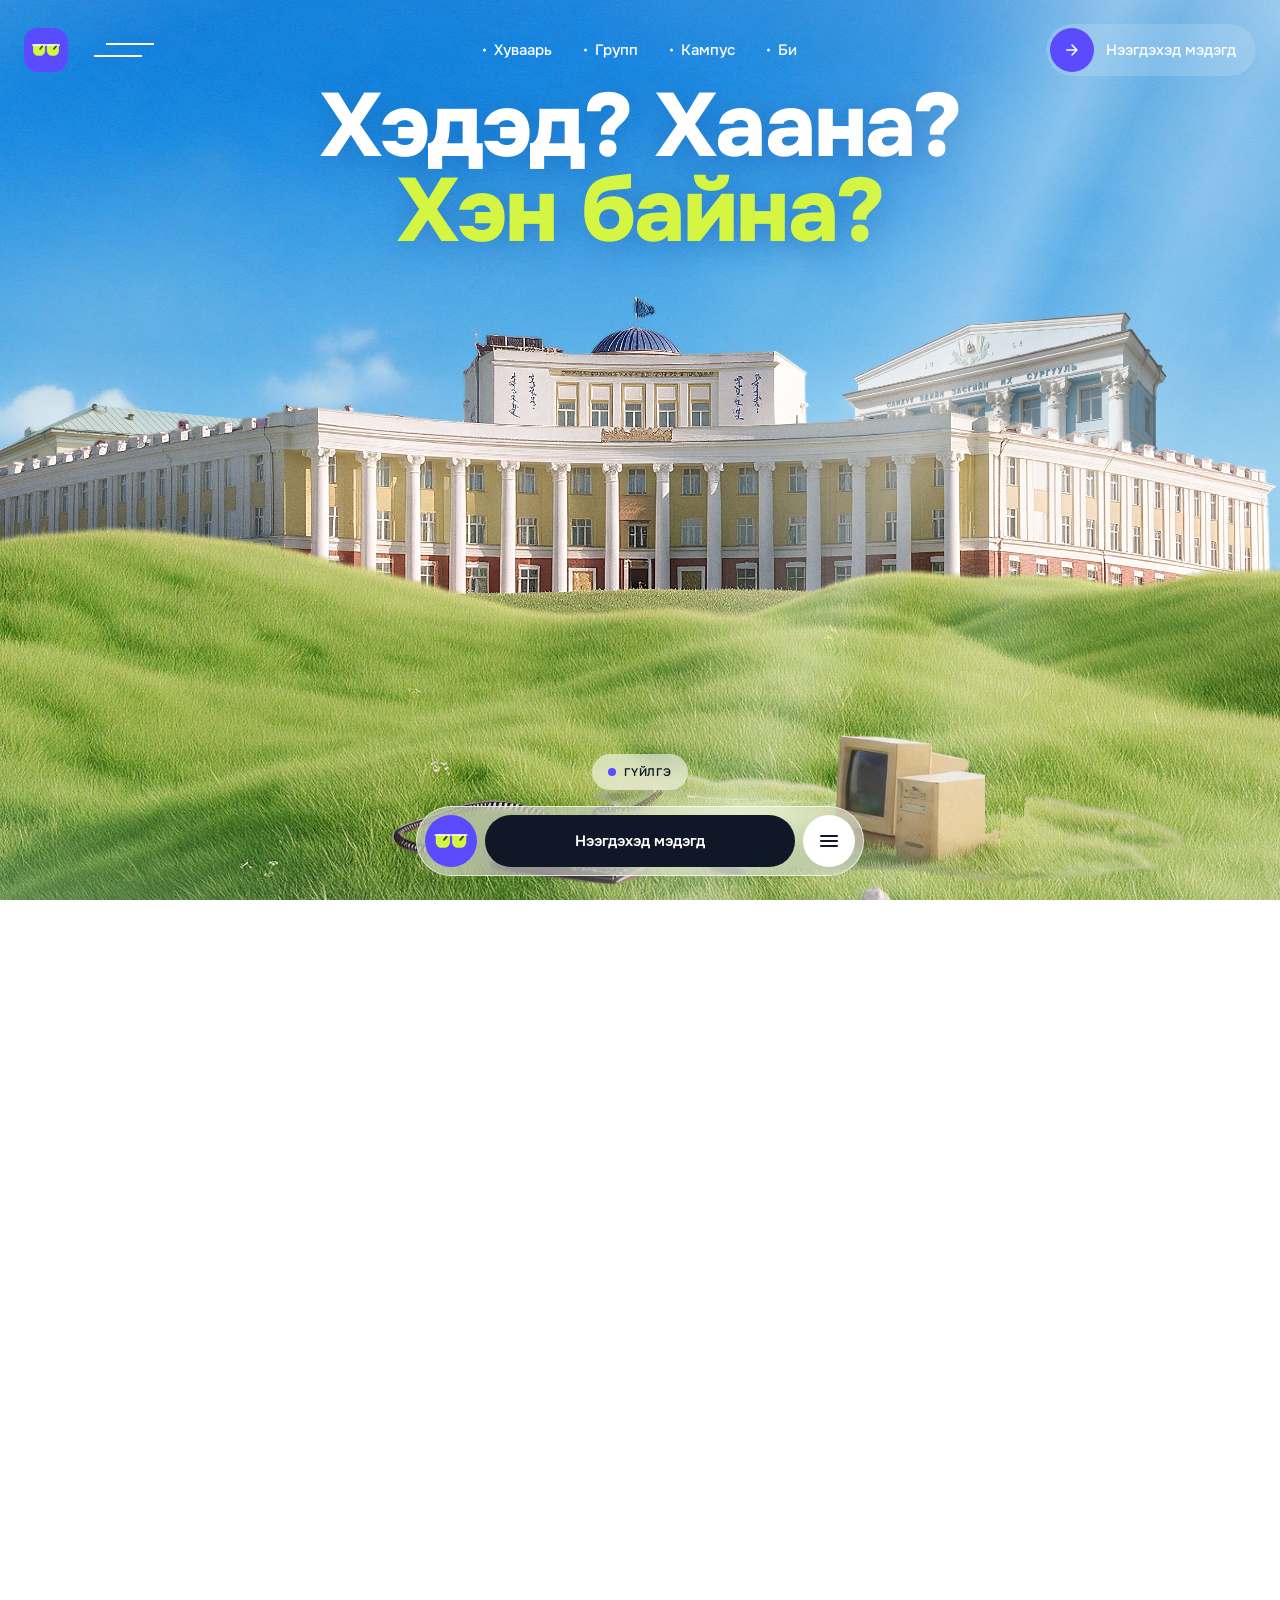
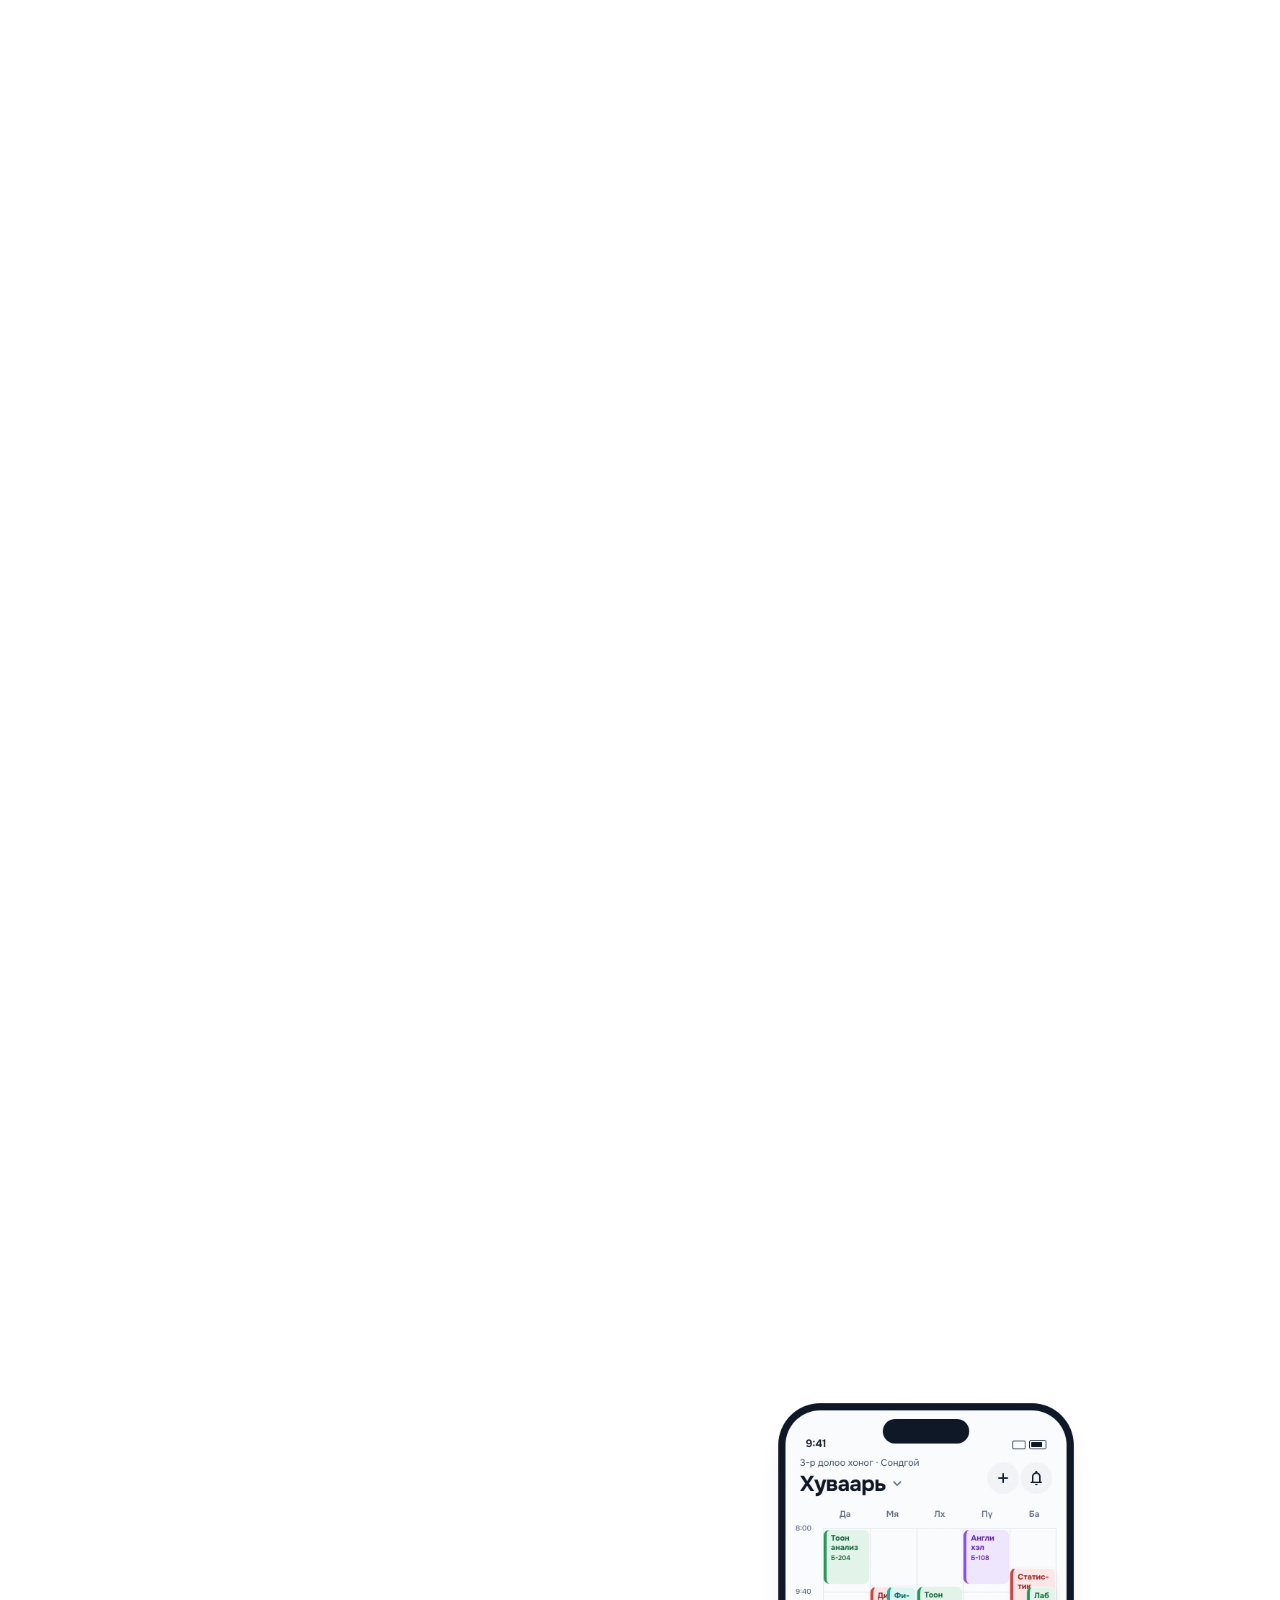
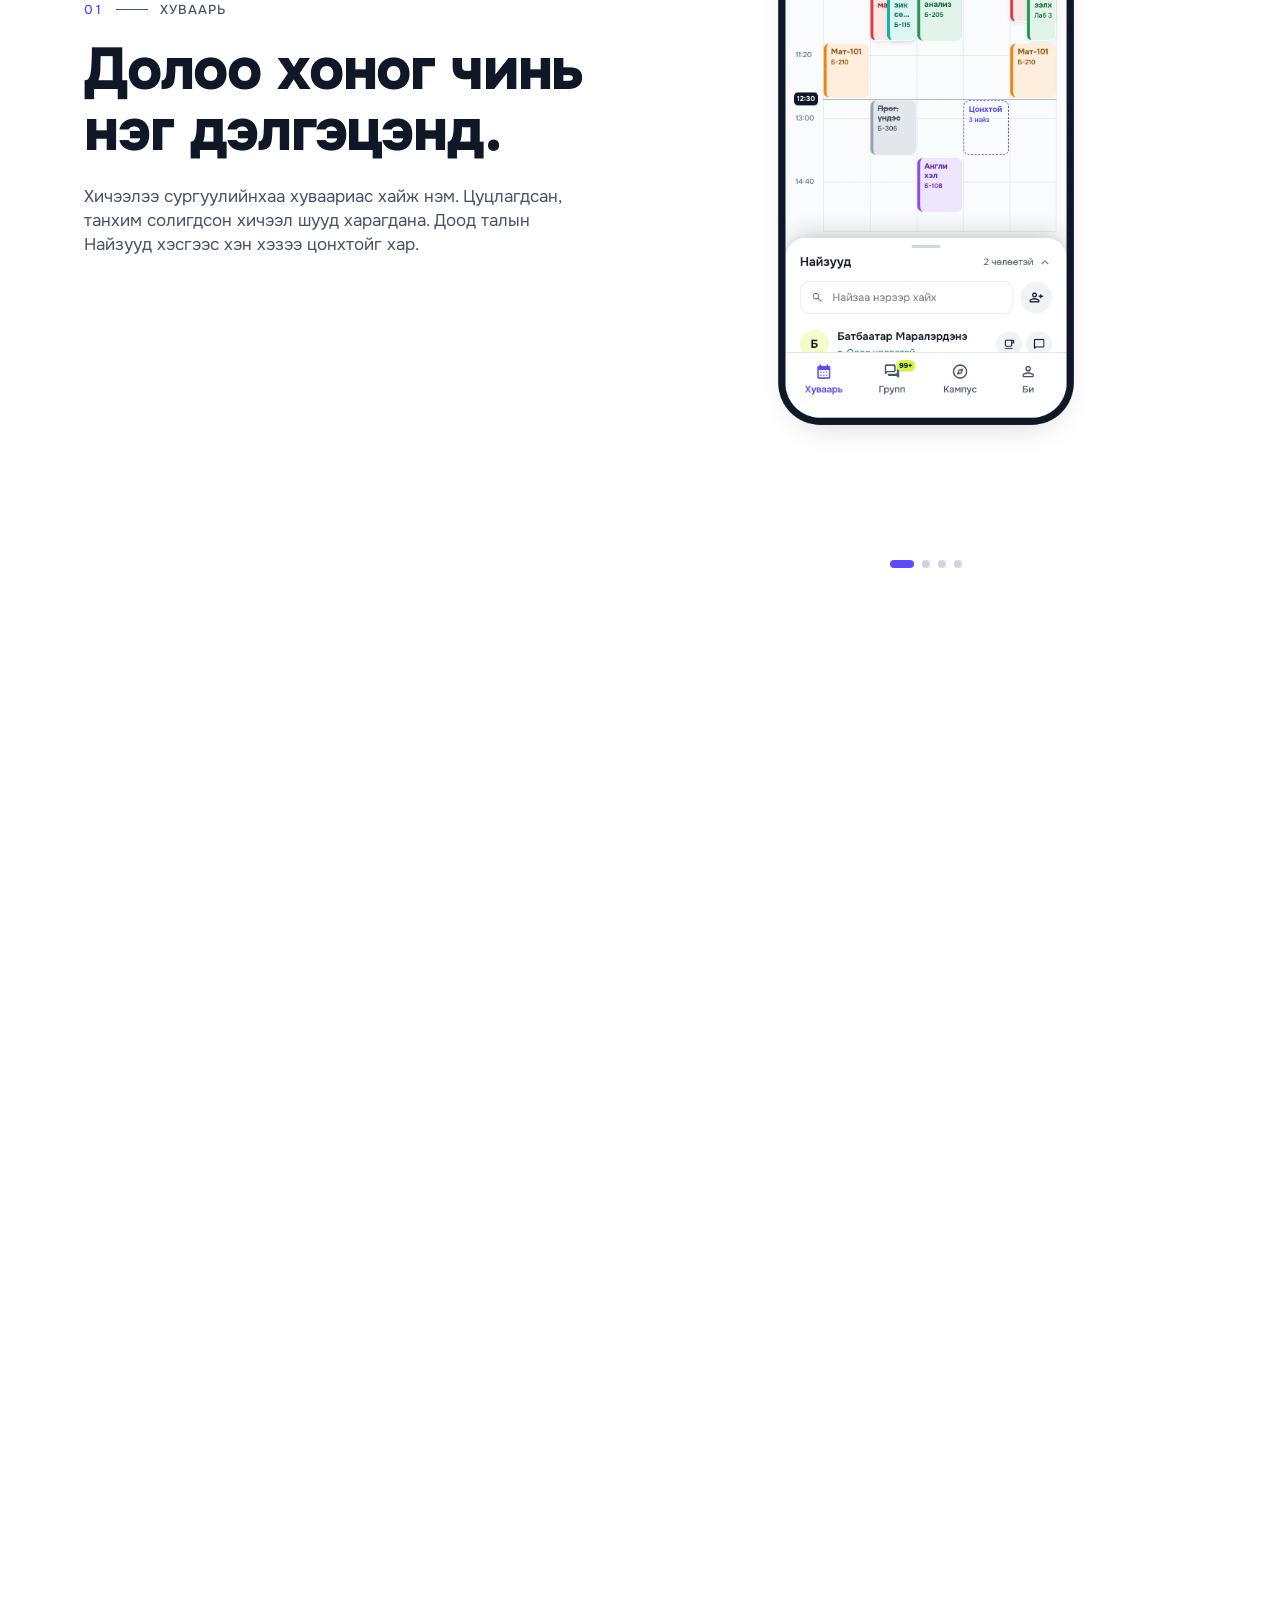
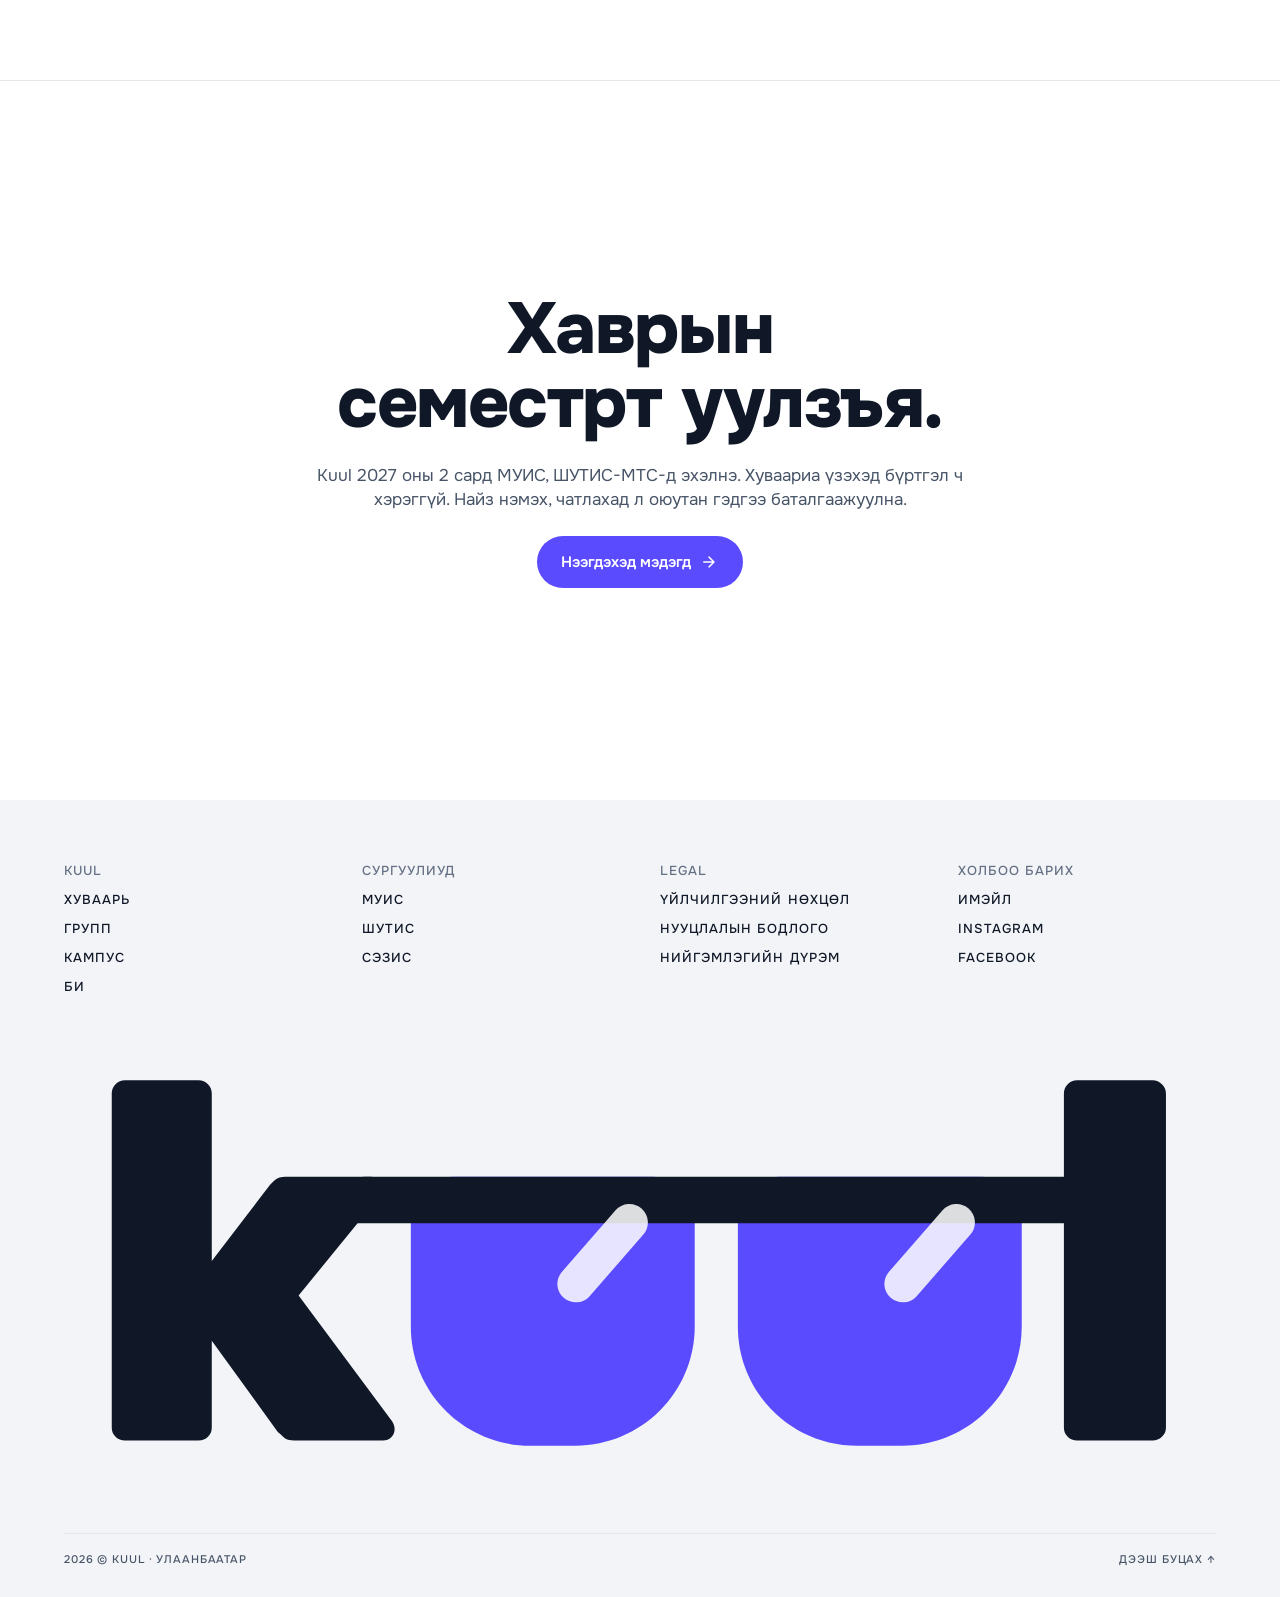
==== index.html @ 434b2c7a ""Нээгдэхэд мэдэгд" opens an email field for the waitlist Every "Нээгдэхэд мэдэгд" button scrolls to " ====
<!DOCTYPE html>
<html lang="mn">
<head>
<meta charset="utf-8">
<meta name="viewport" content="width=device-width, initial-scale=1">
<title>Kuul — Хэдэд? Хаана? Хэн байна?</title>
<meta name="description" content="Kuul бол оюутны хуваарь, групп, кампусын мэдээг нэг дор цуглуулдаг апп. 2027 оны 2 сард МУИС, ШУТИС-МТС-д эхэлнэ.">
<meta name="theme-color" content="#4f9be8">
<link rel="icon" href="assets/logo/app-icon-brand.svg" type="image/svg+xml">
<link rel="preload" href="fonts/Onest-ExtraBold.ttf" as="font" type="font/ttf" crossorigin>
<link rel="stylesheet" href="https://fonts.googleapis.com/css2?family=Material+Symbols+Rounded:opsz,wght,FILL,GRAD@20..48,300..700,0..1,0&icon_names=arrow_forward,arrow_outward,check,menu&display=block">
<link rel="stylesheet" href="css/colors.css">
<link rel="stylesheet" href="css/typography.css">
<link rel="stylesheet" href="css/spacing.css">
<link rel="stylesheet" href="css/effects.css">
<link rel="stylesheet" href="css/landing.css">
<script src="js/kuul-dither.js" defer></script>
<script src="js/landing.js" defer></script>
</head>
<body>

<section class="hero" id="hero-track" data-screen-label="01 Layered hero">
  <div class="stage" id="hero-stage">
    <div class="layer" data-layer="sky"><img src="assets/layers/sky.webp" alt=""></div>
    <div class="hero-title" data-layer="title">
      <h1><span>Хэдэд? Хаана?</span><span>Хэн байна?</span></h1>
    </div>
    <div class="layer-full" data-layer="shutis"><img class="building-side building-shutis" src="assets/layers/building-shutis.webp" alt="ШУТИС-ийн 1-р байр"></div>
    <div class="layer-full" data-layer="sez"><img class="building-side building-sez" src="assets/layers/building-sez.webp" alt="СЭЗИС-ийн байр"></div>
    <div class="layer" data-layer="building"><img class="building-hq" src="assets/layers/building-hq.webp" alt="МУИС-ийн хичээлийн 1-р байр"></div>
    <div class="overlay haze"></div>
    <div class="layer" data-layer="hills"><img class="hills" src="assets/layers/hills.webp" alt=""></div>
    <div class="layer portal-layer" data-layer="portal"><img class="portal" src="assets/layers/portal.webp" alt=""></div>
    <canvas class="dither" id="hero-dither" aria-hidden="true"></canvas>
    <div class="overlay glare"></div>
    <div class="overlay vignette"></div>
    <div class="overlay flash" id="hero-flash"></div>

    <header class="site-header" id="site-header" data-menu-status="closed" data-no-dither>
      <nav class="nav-bar" aria-label="Үндсэн цэс">
        <div class="nav-left">
          <a class="nav-logo" href="#" aria-label="Kuul — нүүр"><img src="assets/logo/app-icon-brand.svg" alt="Kuul"></a>
          <button class="menu-toggle" type="button" data-menu-toggle aria-expanded="false" aria-controls="site-menu" aria-label="Цэс нээх">
            <svg class="menu-toggle__lines" viewBox="0 0 48 14" aria-hidden="true"><path d="M0 1H48"/><path d="M0 13H48"/></svg>
            <svg class="menu-toggle__x" viewBox="0 0 36 36" aria-hidden="true"><path d="M2 2L34 34"/><path d="M34 2L2 34"/></svg>
          </button>
        </div>
        <ul class="nav-center">
          <li style="--i:0"><a href="#tab-timetable"><i></i><span>Хуваарь</span></a></li>
          <li style="--i:1"><a href="#tab-group"><i></i><span>Групп</span></a></li>
          <li style="--i:2"><a href="#tab-campus"><i></i><span>Кампус</span></a></li>
          <li style="--i:3"><a href="#tab-me"><i></i><span>Би</span></a></li>
        </ul>
        <a class="nav-cta" href="#join">
          <span class="nav-cta__icon"><span class="material-symbols-rounded" aria-hidden="true">arrow_forward</span></span>
          <span class="nav-cta__text"><span>Нээгдэхэд мэдэгд</span></span>
        </a>
      </nav>
      <div class="site-menu" id="site-menu">
        <div class="site-menu__layer"></div>
        <div class="site-menu__grid">
          <ul class="menu-block">
            <li style="--i:0"><a class="menu-link" href="#tab-timetable"><span class="material-symbols-rounded menu-link__arrow" aria-hidden="true">arrow_outward</span><span class="menu-link__text">Хуваарь</span></a></li>
            <li style="--i:1"><a class="menu-link" href="#tab-timetable"><span class="material-symbols-rounded menu-link__arrow" aria-hidden="true">arrow_outward</span><span class="menu-link__text">Найзууд</span></a></li>
            <li style="--i:2"><a class="menu-link" href="#tab-group"><span class="material-symbols-rounded menu-link__arrow" aria-hidden="true">arrow_outward</span><span class="menu-link__text">Групп</span></a></li>
            <li style="--i:3"><a class="menu-link" href="#tab-campus"><span class="material-symbols-rounded menu-link__arrow" aria-hidden="true">arrow_outward</span><span class="menu-link__text">Кампус</span></a></li>
            <li style="--i:4"><a class="menu-link" href="#tab-campus"><span class="material-symbols-rounded menu-link__arrow" aria-hidden="true">arrow_outward</span><span class="menu-link__text">Олдвор</span></a></li>
          </ul>
          <ul class="menu-block">
            <li style="--i:0"><a class="menu-link" href="#"><span class="material-symbols-rounded menu-link__arrow" aria-hidden="true">arrow_outward</span><span class="menu-link__text">МУИС</span></a></li>
            <li style="--i:1"><a class="menu-link" href="#"><span class="material-symbols-rounded menu-link__arrow" aria-hidden="true">arrow_outward</span><span class="menu-link__text">ШУТИС</span></a></li>
            <li style="--i:2"><a class="menu-link" href="#"><span class="material-symbols-rounded menu-link__arrow" aria-hidden="true">arrow_outward</span><span class="menu-link__text">СЭЗИС</span></a></li>
            <li style="--i:3"><a class="menu-link is-highlight" href="#join"><span class="material-symbols-rounded menu-link__arrow" aria-hidden="true">arrow_outward</span><span class="menu-link__text">Нээгдэхэд мэдэгд</span></a></li>
          </ul>
          <ul class="menu-socials">
            <li style="--i:0"><a href="#">Instagram</a></li>
            <li style="--i:1"><a href="#">Facebook</a></li>
          </ul>
          <div class="menu-contact">
            <h3>Холбоо барих</h3>
            <a href="mailto:hello@kuul.mn">hello@kuul.mn</a>
            <span>Улаанбаатар</span>
          </div>
          <div class="menu-terms">
            <a style="--i:0" href="terms/">Үйлчилгээний нөхцөл</a>
            <a style="--i:1" href="privacy/">Нууцлалын бодлого</a>
          </div>
        </div>
      </div>
    </header>

    <div class="hero-dock" id="hero-dock">
      <span class="scroll-hint">ГҮЙЛГЭ</span>
      <div class="dock">
        <img src="assets/logo/app-icon-brand.svg" alt="">
        <a class="dock-cta" href="#join">Нээгдэхэд мэдэгд</a>
        <button class="dock-menu" type="button" data-menu-toggle aria-controls="site-menu" aria-label="Цэс нээх"><span class="material-symbols-rounded" aria-hidden="true">menu</span></button>
      </div>
    </div>
  </div>
</section>

<section class="tabs" id="tabs" data-screen-label="02 Үндсэн 4 таб">
  <span class="tab-anchor" id="tab-timetable" style="top:0"></span>
  <span class="tab-anchor" id="tab-group" style="top:100vh"></span>
  <span class="tab-anchor" id="tab-campus" style="top:200vh"></span>
  <span class="tab-anchor" id="tab-me" style="top:300vh"></span>
  <div class="tabs-stage">
    <div class="tabs-grid">
      <div class="tabs-col">
        <article class="tab-copy is-on">
          <div class="tab-label caps"><b>01</b><i></i><span>Хуваарь</span></div>
          <h2 data-split>Долоо хоног чинь нэг дэлгэцэнд.</h2>
          <p data-fade>Хичээлээ сургуулийнхаа хуваариас хайж нэм. Цуцлагдсан, танхим солигдсон хичээл шууд харагдана. Доод талын Найзууд хэсгээс хэн хэзээ цонхтойг хар.</p>
        </article>
        <article class="tab-copy">
          <div class="tab-label caps"><b>02</b><i></i><span>Групп</span></div>
          <h2 data-split>Ангийн групп өөрөө үүсдэг.</h2>
          <p data-fade>Хичээлээ хуваарьтаа нэмэнгүүт тэр бүлгийн группт орчихсон байна. Тэнд яг чамтай хамт суудаг хүмүүс л байгаа.</p>
        </article>
        <article class="tab-copy">
          <div class="tab-label caps"><b>03</b><i></i><span>Кампус</span></div>
          <h2 data-split>Кампусын мэдээ, олдвор нэг дор.</h2>
          <p data-fade>Цуцлагдсан хичээл, арга хэмжээ, гээсэн олсон зүйл. Ангийнхан баталгаажуулсан мэдээ л push болж ирнэ.</p>
        </article>
        <article class="tab-copy">
          <div class="tab-label caps"><b>04</b><i></i><span>Би</span></div>
          <h2 data-split>Чиний профайл, чиний найзууд.</h2>
          <p data-fade>Cover зургаа сонгоод найзуудаа нэм. Хуваариа хэнд харуулахыг өөрөө шийд.</p>
        </article>
      </div>
      <div class="tabs-col">
        <div class="tab-phone is-on"><img src="assets/phones/phone-timetable.webp" alt="Kuul апп: Хуваарь таб" width="988" height="1896"></div>
        <div class="tab-phone"><img src="assets/phones/phone-group.webp" alt="Kuul апп: Групп таб" width="988" height="1896" loading="lazy"></div>
        <div class="tab-phone"><img src="assets/phones/phone-campus.webp" alt="Kuul апп: Кампус таб" width="988" height="1896" loading="lazy"></div>
        <div class="tab-phone"><img src="assets/phones/phone-me.webp" alt="Kuul апп: Би таб" width="988" height="1896" loading="lazy"></div>
        <div class="tab-dots" aria-hidden="true"><span class="is-on"></span><span></span><span></span><span></span></div>
      </div>
    </div>
  </div>
</section>

<section class="join" id="join" data-screen-label="03 Бүртгүүлэх" data-reveal>
  <div class="join-inner">
    <h2 data-split>Хаврын семестрт уулзъя.</h2>
    <p data-fade>Kuul 2027 оны 2 сард МУИС, ШУТИС-МТС-д эхэлнэ. Хуваариа үзэхэд бүртгэл ч хэрэггүй. Найз нэмэх, чатлахад л оюутан гэдгээ баталгаажуулна.</p>
    <div class="waitlist" id="waitlist" data-state="closed">
      <button class="join-cta" type="button" data-waitlist-open aria-controls="waitlist-form" aria-expanded="false">Нээгдэхэд мэдэгд<span class="material-symbols-rounded" aria-hidden="true">arrow_forward</span></button>
      <form class="waitlist-form" id="waitlist-form" novalidate>
        <label class="visually-hidden" for="waitlist-email">Имэйл хаяг</label>
        <div class="waitlist-field">
          <input id="waitlist-email" name="email" type="email" inputmode="email" autocomplete="email" autocapitalize="off" spellcheck="false" maxlength="254" placeholder="Имэйл хаяг" required aria-describedby="waitlist-note">
          <button class="waitlist-submit" type="submit"><span class="waitlist-submit__text">Мэдэгд</span><span class="material-symbols-rounded" aria-hidden="true">arrow_forward</span></button>
        </div>
        <div class="waitlist-hp" aria-hidden="true"><label>Вэбсайт <input name="website" tabindex="-1" autocomplete="off"></label></div>
        <p class="waitlist-note" id="waitlist-note" aria-live="polite">Kuul нээгдэх өдөр нэг имэйл илгээнэ, өөр юу ч илгээхгүй. <a href="privacy/">Нууцлалын бодлого</a></p>
      </form>
      <p class="waitlist-done" role="status" tabindex="-1"><span class="material-symbols-rounded" aria-hidden="true">check</span><span>Бүртгэгдлээ. Kuul нээгдэх өдөр <b data-waitlist-email></b> руу мэдэгдэнэ.</span></p>
    </div>
  </div>
</section>

<footer class="site-footer" data-screen-label="04 Footer">
  <div class="footer-inner">
    <div class="footer-cols">
      <div class="link-col caps"><span>Kuul</span><a href="#tab-timetable">Хуваарь</a><a href="#tab-group">Групп</a><a href="#tab-campus">Кампус</a><a href="#tab-me">Би</a></div>
      <div class="link-col caps"><span>Сургуулиуд</span><a href="#">МУИС</a><a href="#">ШУТИС</a><a href="#">СЭЗИС</a></div>
      <div class="link-col caps"><span>Legal</span><a href="terms/">Үйлчилгээний нөхцөл</a><a href="privacy/">Нууцлалын бодлого</a><a href="terms/#s6">Нийгэмлэгийн дүрэм</a></div>
      <div class="link-col caps"><span>Холбоо барих</span><a href="mailto:hello@kuul.mn">Имэйл</a><a href="#">Instagram</a><a href="#">Facebook</a></div>
    </div>
    <img class="footer-wordmark" src="assets/logo/wordmark-light.svg" alt="Kuul">
    <div class="footer-bottom"><span class="caps caps-xs">2026 © Kuul · Улаанбаатар</span><a class="caps caps-xs" href="#">Дээш буцах ↑</a></div>
  </div>
</footer>

</body>
</html>
---- css/colors.css ----
:root {
  /* Brand — from Kuul logo book v1.0 */
  --kuul-violet: #5B4BFF;
  --kuul-ink: #101828;
  --kuul-lime: #D4F542;
  --kuul-white: #FFFFFF;

  /* Violet ramp */
  --violet-50: #F1F0FF;
  --violet-100: #E3E0FF;
  --violet-200: #C8C3FF;
  --violet-300: #A79EFF;
  --violet-400: #7F72FF;
  --violet-500: #5B4BFF;
  --violet-600: #4A3BE0;
  --violet-700: #3B2EB8;
  --violet-800: #2C228A;
  --violet-900: #1E1760;

  /* Lime ramp */
  --lime-100: #F4FCC9;
  --lime-300: #E4F98A;
  --lime-500: #D4F542;
  --lime-600: #B5D62A;
  --lime-700: #8FAB1C;

  /* Neutral (ink-tinted greys) */
  --grey-25: #FCFCFD;
  --grey-50: #F9FAFB;
  --grey-100: #F2F4F7;
  --grey-200: #E4E7EC;
  --grey-300: #D0D5DD;
  --grey-400: #98A2B3;
  --grey-500: #667085;
  --grey-600: #475467;
  --grey-700: #344054;
  --grey-800: #1D2939;
  --grey-900: #101828;
  --grey-950: #0B111C;

  /* Course colours — timetable only; assigned per course, cycle in order.
     Blocks are white with a 3px left stripe + title in the stripe colour; stripes are saturated & dark enough for 4.5:1 text on white. */
  /* Each course = a vivid 4px left bar (--stripe) on a tinted fill (--course-N) with matching text (--ink) */
  --course-1-stripe: #1E9E57; --course-1-ink: #14683A;  /* green */
  --course-2-stripe: #E33B3B; --course-2-ink: #B01F1F;  /* red */
  --course-3-stripe: #F5820B; --course-3-ink: #96500A;  /* orange */
  --course-4-stripe: #8B4DF0; --course-4-ink: #6229BE;  /* purple */
  --course-5-stripe: #12B3A3; --course-5-ink: #0B6E65;  /* teal */
  --course-6-stripe: #2F6FEB; --course-6-ink: #1A4DB0;  /* blue */
  --course-7-stripe: #D9A300; --course-7-ink: #6E5200;  /* gold */
  --course-8-stripe: #A0643A; --course-8-ink: #6B3F1F;  /* brown */
  /* soft fills, for chips/avatars that reference a course */
  --course-1: #E3F4EA; --course-1-text: #14683A;
  --course-2: #FCE7E7; --course-2-text: #B01F1F;
  --course-3: #FDEEDC; --course-3-text: #96500A;
  --course-4: #EFE6FE; --course-4-text: #6229BE;
  --course-5: #DCF5F2; --course-5-text: #0B6E65;
  --course-6: #E1EBFD; --course-6-text: #1A4DB0;  /* 6.4:1 */
  --course-7: #FBF1CF; --course-7-text: #6E5200;  /* 6.5:1 */
  --course-8: #F3E8DF; --course-8-text: #6B3F1F;  /* 7.4:1 */
  --course-cancelled: var(--grey-200); --course-cancelled-text: var(--grey-600);

  /* Semantic */
  --red-500: #F04438;   --red-100: #FEE4E2;  --red-700: #B42318;
  --amber-500: #F79009; --amber-100: #FEF0C7; --amber-700: #B54708;
  --green-500: #17B26A; --green-100: #DCFAE6; --green-700: #067647;
  --blue-500: #2E90FA;  --blue-100: #D1E9FF;

  /* Light theme aliases */
  --bg-page: var(--grey-50);
  --bg-surface: var(--kuul-white);
  --bg-surface-2: var(--grey-100);
  --bg-inverse: var(--kuul-ink);
  --bg-brand: var(--kuul-violet);
  --bg-brand-soft: var(--violet-50);
  --bg-accent: var(--kuul-lime);
  --bg-hero: var(--kuul-violet);          /* splash, language, intro carousel */
  --text-primary: var(--kuul-ink);
  --text-secondary: var(--grey-600);
  --text-tertiary: var(--grey-500);      /* 4.7:1 on white — grey-400 fails */
  --text-on-brand: var(--kuul-white);
  --text-on-accent: var(--kuul-ink);
  --text-brand: var(--kuul-violet);
  --text-inverse: var(--kuul-white);
  --border-default: var(--grey-200);
  --border-strong: var(--grey-300);
  --border-focus: var(--kuul-violet);
  --accent: var(--kuul-violet);          /* interactive accent: violet on light */
  --btn-primary-fg: var(--kuul-white);    /* text on --accent */
  --accent-hover: var(--violet-600);
  --accent-pressed: var(--violet-700);
  --accent-soft: var(--violet-100);
  --highlight: var(--kuul-lime);          /* free-slot / "now" marker */
  --error: var(--red-500);   --error-soft: var(--red-100);   --error-text: var(--red-700);
  --warning: var(--amber-500); --warning-soft: var(--amber-100); --warning-text: var(--amber-700);
  --success: var(--green-500); --success-soft: var(--green-100); --success-text: var(--green-700);
  --info: var(--blue-500); --info-soft: var(--blue-100);
  --overlay: rgba(16, 24, 40, 0.56);
  --nav-bg: var(--bg-surface);            /* tab-bar ground; must contrast the Ink active capsule */
  --now-marker: var(--kuul-ink);          /* current-time line + pill */
  --now-marker-text: var(--kuul-white);
}

/* Dark theme — pairing rule from the logo book: Lime lenses + White letters on Ink */
[data-theme="dark"] {
  --bg-page: var(--grey-950);
  --bg-surface: var(--grey-900);
  --bg-surface-2: var(--grey-800);
  --bg-inverse: var(--kuul-white);
  --bg-brand: var(--kuul-violet);
  --bg-brand-soft: var(--violet-900);
  --bg-accent: var(--kuul-lime);
  --bg-hero: var(--kuul-ink);             /* logo book: lime + white on ink */
  --text-primary: var(--kuul-white);
  --text-secondary: var(--grey-300);
  --text-tertiary: var(--grey-400);      /* ≈7:1 on grey-950; grey-500 fails */
  --text-on-brand: var(--kuul-white);
  --text-on-accent: var(--kuul-ink);
  --text-brand: var(--violet-300);
  --text-inverse: var(--kuul-ink);
  --border-default: var(--grey-700);
  --border-strong: var(--grey-600);
  --border-focus: var(--kuul-lime);
  --accent: var(--kuul-lime);            /* interactive accent flips to lime in dark mode */
  --btn-primary-fg: var(--kuul-ink);
  --accent-hover: var(--lime-300);
  --accent-pressed: var(--lime-600);
  --accent-soft: rgba(212, 245, 66, 0.14);
  --highlight: var(--kuul-lime);
  --error-soft: rgba(240, 68, 56, 0.16);  --error-text: #FDA29B;
  --warning-soft: rgba(247, 144, 9, 0.16); --warning-text: #FEC84B;
  --success-soft: rgba(23, 178, 106, 0.16); --success-text: #75E0A7;
  --info-soft: rgba(46, 144, 250, 0.16);
  --overlay: rgba(0, 0, 0, 0.64);
  --nav-bg: var(--grey-800);
  --now-marker: var(--kuul-white);
  --now-marker-text: var(--kuul-ink);
  --course-cancelled: var(--grey-700); --course-cancelled-text: var(--grey-300);
  --course-1-stripe: #35C776; --course-1-ink: #8CE8B4; --course-2-stripe: #FF6B6B; --course-2-ink: #FFB3B3; --course-3-stripe: #FFA23D; --course-3-ink: #FFD1A1; --course-4-stripe: #A97CFF; --course-4-ink: #D3BCFF; --course-5-stripe: #2FD4C2; --course-5-ink: #93EAE0;
  --course-6-stripe: #5B93FF; --course-6-ink: #A9C8FF; --course-7-stripe: #F2C230; --course-7-ink: #F7DC8A; --course-8-stripe: #C98B5E; --course-8-ink: #E8C3A6;
  --course-1: #10301F; --course-1-text: #8CE8B4; --course-2: #3A1414; --course-2-text: #FFB3B3; --course-3: #3A2409; --course-3-text: #FFD1A1; --course-4: #261440; --course-4-text: #D3BCFF; --course-5: #0C2F2C; --course-5-text: #93EAE0;
  --course-6: #11244A; --course-6-text: #A9C8FF; --course-7: #352A06; --course-7-text: #F7DC8A; --course-8: #33221A; --course-8-text: #E8C3A6;  /* 9.0 / 10.5 / 9.2:1 */
}
---- css/typography.css ----
:root {
  --font-sans: "Onest", "Helvetica Neue", Arial, sans-serif;
  --font-mono: ui-monospace, "SF Mono", Menlo, monospace;

  /* Sizes — mobile-first scale */
  --text-xs: 11px;   --lh-xs: 16px;
  --text-sm: 13px;   --lh-sm: 18px;
  --text-md: 15px;   --lh-md: 22px;   /* body */
  --text-lg: 17px;   --lh-lg: 24px;
  --text-xl: 20px;   --lh-xl: 28px;
  --text-2xl: 24px;  --lh-2xl: 30px;
  --text-3xl: 30px;  --lh-3xl: 36px;
  --text-4xl: 38px;  --lh-4xl: 44px;
  --text-5xl: 48px;  --lh-5xl: 52px;

  --weight-regular: 400;
  --weight-medium: 500;
  --weight-semibold: 600;
  --weight-bold: 700;
  --weight-extrabold: 800;

  --tracking-tight: -0.02em;
  --tracking-normal: 0;
  --tracking-caps: 0.08em;

  /* Semantic type */
  --type-display: var(--weight-extrabold) var(--text-4xl) / var(--lh-4xl) var(--font-sans);
  --type-h1: var(--weight-bold) var(--text-3xl) / var(--lh-3xl) var(--font-sans);
  --type-h2: var(--weight-bold) var(--text-2xl) / var(--lh-2xl) var(--font-sans);
  --type-h3: var(--weight-semibold) var(--text-xl) / var(--lh-xl) var(--font-sans);
  --type-title: var(--weight-semibold) var(--text-lg) / var(--lh-lg) var(--font-sans);
  --type-body: var(--weight-regular) var(--text-md) / var(--lh-md) var(--font-sans);
  --type-body-strong: var(--weight-semibold) var(--text-md) / var(--lh-md) var(--font-sans);
  --type-caption: var(--weight-regular) var(--text-sm) / var(--lh-sm) var(--font-sans);
  --type-label: var(--weight-medium) var(--text-sm) / var(--lh-sm) var(--font-sans);
  --type-overline: var(--weight-semibold) var(--text-xs) / var(--lh-xs) var(--font-sans);
}
---- css/spacing.css ----
:root {
  --space-0: 0px;
  --space-1: 4px;
  --space-2: 8px;
  --space-3: 12px;
  --space-4: 16px;
  --space-5: 20px;
  --space-6: 24px;
  --space-8: 32px;
  --space-10: 40px;
  --space-12: 48px;
  --space-16: 64px;

  --safe-top: 54px;         /* status-bar height; full-bleed heroes extend under it */
  --page-gutter: 20px;      /* mobile screen side padding */
  --stack-gap: 12px;        /* default gap between list items / cards */
  --section-gap: 28px;

  --radius-xs: 6px;
  --radius-sm: 10px;
  --radius-md: 14px;
  --radius-lg: 20px;
  --radius-xl: 28px;
  --radius-full: 999px;

  --border-width: 1.5px;          /* inputs, selectable cards, OTP boxes */
  --border-width-hairline: 1px;   /* list dividers */

  /* Control sizes */
  --control-sm: 36px;
  --control-md: 44px;
  --control-lg: 52px;
  --tap-min: 44px;
}
---- css/effects.css ----
:root {
  --shadow-xs: 0 1px 2px rgba(16, 24, 40, 0.06);
  --shadow-sm: 0 2px 6px rgba(16, 24, 40, 0.08);
  --shadow-md: 0 8px 24px -8px rgba(16, 24, 40, 0.16);
  --shadow-lg: 0 20px 48px -16px rgba(16, 24, 40, 0.24);
  --shadow-brand: 0 8px 20px -6px rgba(91, 75, 255, 0.45);
  --focus-ring: 0 0 0 3px var(--accent-soft);
  --shadow-sticker: 0 10px 14px rgba(16, 24, 40, 0.28);   /* use as filter: drop-shadow(var(--shadow-sticker)) on cut-out PNGs */

  --ease-out: cubic-bezier(0.2, 0.8, 0.2, 1);
  --ease-spring: cubic-bezier(0.34, 1.4, 0.64, 1);
  --dur-fast: 120ms;
  --dur-base: 200ms;
  --dur-slow: 320ms;

  --press-scale: 0.97;
  --blur-glass: 16px;
}
[data-theme="dark"] {
  --shadow-xs: 0 1px 2px rgba(0, 0, 0, 0.4);
  --shadow-sm: 0 2px 6px rgba(0, 0, 0, 0.5);
  --shadow-md: 0 8px 24px -8px rgba(0, 0, 0, 0.6);
  --shadow-lg: 0 20px 48px -16px rgba(0, 0, 0, 0.7);
  --shadow-sticker: 0 10px 16px rgba(0, 0, 0, 0.55);
}
---- css/landing.css ----
/* Kuul landing page. Layout and values follow Claude Design
   ui_kits/kuul-web/Landing Page.dc.html; tokens come from the css files next to this one. */

/* Onest is served from ./fonts: the Google Fonts copy lacks Ө ө Ү ү. */
@font-face { font-family: "Onest"; src: url("../fonts/Onest-Regular.ttf") format("truetype"); font-weight: 400; font-display: swap; }
@font-face { font-family: "Onest"; src: url("../fonts/Onest-Medium.ttf") format("truetype"); font-weight: 500; font-display: swap; }
@font-face { font-family: "Onest"; src: url("../fonts/Onest-SemiBold.ttf") format("truetype"); font-weight: 600; font-display: swap; }
@font-face { font-family: "Onest"; src: url("../fonts/Onest-Bold.ttf") format("truetype"); font-weight: 700; font-display: swap; }
@font-face { font-family: "Onest"; src: url("../fonts/Onest-ExtraBold.ttf") format("truetype"); font-weight: 800; font-display: swap; }

.material-symbols-rounded {
  font-family: "Material Symbols Rounded";
  font-weight: normal;
  font-style: normal;
  font-size: 24px;
  line-height: 1;
  letter-spacing: normal;
  text-transform: none;
  white-space: nowrap;
  word-wrap: normal;
  direction: ltr;
  -webkit-font-feature-settings: "liga";
  -webkit-font-smoothing: antialiased;
}

html { -webkit-text-size-adjust: 100%; }
html, body { margin: 0; background: var(--bg-surface); }
body {
  font-family: var(--font-sans);
  color: var(--text-primary);
  -webkit-font-smoothing: antialiased;
  text-rendering: optimizeLegibility;
}
a { color: inherit; }
a:hover { color: var(--text-brand); }
button { font: inherit; }
[hidden] { display: none !important; }

/* Shared bits */
.caps {
  font: var(--weight-medium) var(--text-sm)/1 var(--font-sans);
  letter-spacing: var(--tracking-caps);
  text-transform: uppercase;
}
.caps-xs { font-size: var(--text-xs); color: var(--text-secondary); }
.link-col { display: grid; align-content: start; }
.link-col > span { color: var(--text-tertiary); }
.link-col > a { color: var(--kuul-ink); text-decoration: none; }
.link-col > a:hover { color: var(--text-brand); }
.word-mask { display: inline-block; overflow: hidden; vertical-align: top; padding-bottom: 0.08em; margin-bottom: -0.08em; }
[data-w] { display: inline-block; transform: translateY(110%); transition: transform 0.9s cubic-bezier(0.2, 0.8, 0.2, 1); }
[data-fade] { opacity: 0; transform: translateY(var(--space-4)); transition: opacity 0.8s ease 0.35s, transform 0.8s cubic-bezier(0.2, 0.8, 0.2, 1) 0.35s; }
/* 01 Layered hero */
.hero { position: relative; height: 320vh; }
.stage { position: sticky; top: 0; height: 100vh; overflow: hidden; background: var(--kuul-sky, #4f9be8); }
.layer { position: absolute; inset: -6%; will-change: transform; }
.layer-full { position: absolute; inset: 0; will-change: transform; pointer-events: none; }
.layer img { width: 100%; height: 100%; object-fit: cover; display: block; }
.building-side { position: absolute; height: auto; display: block; filter: blur(0.5px) saturate(0.85) brightness(1.04) contrast(0.92); opacity: 0.92; }
.building-shutis { left: -5vw; top: calc(73vh - 20vw); width: max(calc(var(--space-16) * 5), 52vw); }
.building-sez { right: 7vw; top: calc(66vh - 22vw); width: clamp(calc(var(--space-16) * 3.5), 30vw, calc(var(--space-16) * 10)); }
.layer .building-hq { object-position: center 60%; transform: translateY(-4%) scale(1.3); transform-origin: 50% 62%; filter: saturate(0.95) brightness(1.03); }
.layer .hills { object-position: center 30%; transform: translateY(12%) scale(1.08); }
.layer .portal { transform: translate(-8%, 10%) scale(0.95); }
.portal-layer { transform-origin: 62% 52%; }
.overlay { position: absolute; inset: 0; pointer-events: none; }
.haze { background: linear-gradient(180deg, transparent 38%, rgba(255, 255, 255, 0.18) 52%, transparent 62%); }
.glare { background: linear-gradient(115deg, transparent 55%, rgba(255, 255, 255, 0.28) 66%, transparent 70%, rgba(255, 255, 255, 0.18) 76%, transparent 82%); mix-blend-mode: screen; }
.vignette { background: radial-gradient(120% 90% at 50% 45%, transparent 55%, rgba(236, 244, 255, 0.55) 100%); }
.flash { background: var(--bg-surface); opacity: 0; }
.dither { position: absolute; inset: 0; width: 100%; height: 100%; pointer-events: none; z-index: 1; }

.hero-title {
  position: absolute; left: 0; right: 0;
  top: max(9vh, calc(var(--space-16) + var(--space-5)));
  display: grid; justify-items: center; text-align: center;
  will-change: transform; pointer-events: none;
}
.hero-title h1 {
  margin: 0; display: grid;
  color: var(--kuul-white);
  font-weight: var(--weight-extrabold);
  font-size: clamp(var(--text-4xl), 7vw, calc(var(--text-5xl) * 2));
  line-height: 0.95;
  letter-spacing: var(--tracking-tight);
  text-shadow: 0 var(--space-1) var(--space-8) rgba(20, 40, 120, 0.25);
}
.hero-title h1 span + span { color: var(--kuul-lime); }

/* Top nav and full-screen menu. Motion modelled on eatnaked.co: one ease for the whole menu timeline,
   staggered slides, and a two-line toggle that swaps to an X. The open/close sequence is pure CSS:
   each element's transition-delay depends on [data-menu-status], so closing plays in its own order. */
:root {
  --ease-menu: cubic-bezier(0.6, 0.08, 0.02, 0.99);
  --ease-hover: cubic-bezier(0.625, 0.05, 0, 1);
}
.site-header { position: absolute; top: 0; left: 0; right: 0; z-index: 20; color: var(--kuul-white); }
.nav-bar { position: relative; z-index: 2; display: flex; align-items: center; justify-content: space-between; gap: var(--space-6); padding: var(--space-6); }
.nav-left { display: flex; align-items: center; gap: var(--space-8); }
.nav-logo { display: flex; flex: none; transition: transform 0.5s var(--ease-hover); }
.nav-logo img { width: var(--control-md); height: var(--control-md); border-radius: var(--radius-md); display: block; }
.nav-logo:hover { transform: scale(0.95); }

.menu-toggle {
  display: grid; place-items: center; flex: none;
  width: 48px; height: var(--control-md); padding: 0; border: 0; background: none;
  color: inherit; cursor: pointer;
}
.menu-toggle svg { grid-area: 1 / 1; overflow: visible; fill: none; stroke: currentColor; stroke-width: 2; pointer-events: none; transition: transform 1s var(--ease-hover); }
.menu-toggle__lines { width: 48px; height: 14px; }
.menu-toggle__lines path { transition: transform 0.5s var(--ease-hover); }
.menu-toggle__lines path:nth-child(1) { transform: translateX(6px); }
.menu-toggle__lines path:nth-child(2) { transform: translateX(-6px); }
.menu-toggle:hover .menu-toggle__lines path { transform: none; }
.site-header :focus-visible { outline: 2px solid var(--kuul-lime); outline-offset: 4px; border-radius: var(--radius-sm); }
.menu-toggle__x { width: 30px; height: 30px; transform: scale(0) rotate(45deg); }
[data-menu-status="open"] .menu-toggle__lines { transform: scale(0); }
[data-menu-status="open"] .menu-toggle__x { transform: none; }

.nav-center { position: absolute; left: 50%; top: 50%; transform: translate(-50%, -50%); display: flex; gap: var(--space-8); margin: 0; padding: 0; list-style: none; }
.nav-center li { transition: transform 1s var(--ease-menu), opacity 1s var(--ease-menu); transition-delay: calc(400ms + var(--i) * 30ms); }
.nav-center a { display: flex; align-items: center; gap: var(--space-2); overflow: hidden; color: inherit; text-decoration: none; }
.nav-center i { width: 3px; height: 3px; border-radius: 50%; background: currentColor; transition: background 0.3s; }
.nav-center span { font: var(--weight-medium) var(--text-md)/1 var(--font-sans); text-shadow: 0 -1.6em 0 var(--kuul-lime); transition: transform 0.5s var(--ease-hover); }
.nav-center a:hover { color: var(--kuul-white); }
.nav-center a:hover span { transform: translateY(1.6em); }
.nav-center a:hover i { background: var(--kuul-lime); }
[data-menu-status="open"] .nav-center li { transform: translateY(-100%); opacity: 0; transition-delay: calc(var(--i) * 30ms); }

.nav-cta {
  position: relative; isolation: isolate; flex: none;
  display: flex; align-items: center; gap: var(--space-3);
  padding: var(--space-1) var(--space-5) var(--space-1) var(--space-1);
  border-radius: var(--radius-full); overflow: hidden;
  color: var(--kuul-white); text-decoration: none;
}
.nav-cta::before { content: ""; position: absolute; inset: 0; z-index: -1; border-radius: inherit; background: rgba(255, 255, 255, 0.16); backdrop-filter: blur(14px); -webkit-backdrop-filter: blur(14px); }
.nav-cta__icon {
  width: var(--control-md); height: var(--control-md); border-radius: 50%; flex: none;
  display: grid; place-items: center; background: var(--accent);
  transition: transform 0.6s var(--ease-hover), background-color 0.6s var(--ease-hover);
}
.nav-cta__icon .material-symbols-rounded { font-size: 20px; transition: transform 0.6s var(--ease-hover); }
.nav-cta__text { overflow: hidden; display: flex; }
.nav-cta__text span { font: var(--weight-medium) var(--text-md)/1.5 var(--font-sans); white-space: nowrap; text-shadow: 0 -2em 0 var(--kuul-white); transition: transform 0.6s var(--ease-hover); }
.nav-cta:hover { color: var(--kuul-white); }
.nav-cta:hover .nav-cta__text span { transform: translateY(2em); }
.nav-cta:hover .nav-cta__icon { transform: scale(0.2); background-color: var(--kuul-white); }
.nav-cta:hover .nav-cta__icon .material-symbols-rounded { transform: scale(0) rotate(45deg); }

.site-menu { position: fixed; inset: 0; z-index: 1; visibility: hidden; transition: visibility 0s linear 1.4s; }
[data-menu-status="open"] .site-menu { visibility: visible; transition-delay: 0s; }
.site-menu__layer { position: absolute; inset: 0; background: rgba(16, 24, 40, 0.88); backdrop-filter: blur(40px); -webkit-backdrop-filter: blur(40px); opacity: 0; transition: opacity 1s var(--ease-menu) 0.4s; }
[data-menu-status="open"] .site-menu__layer { opacity: 1; transition-delay: 0s; }
.site-menu__grid {
  position: relative; height: 100%; box-sizing: border-box; overflow-y: auto;
  padding: min(18vh, 144px) clamp(var(--space-6), 7vw, 104px) min(10vh, 80px);
  display: grid; grid-template-columns: repeat(3, auto); grid-template-rows: 1fr auto;
  place-content: start space-between; column-gap: var(--space-12);
}
.site-menu ul { margin: 0; padding: 0; list-style: none; }
.menu-block { display: grid; height: fit-content; gap: min(4vh, 32px); overflow: hidden; }
.menu-block li { transform: translateX(calc(-1em - var(--space-3))); font-size: clamp(32px, 6vh, 56px); transition: transform 0.5s var(--ease-hover); }
.menu-block li:hover { transform: none; }
.menu-link {
  display: flex; align-items: center; gap: var(--space-3); color: var(--kuul-white); text-decoration: none;
  transform: translateX(-80%); opacity: 0;
  transition: transform 1s var(--ease-menu), opacity 1s var(--ease-menu);
  transition-delay: calc(var(--i) * 30ms);
}
.menu-link__arrow { font-size: 1em; transform: scale(0) rotate(45deg); transition: transform 0.5s var(--ease-hover); }
.menu-link__text { font-weight: var(--weight-semibold); line-height: 0.95; letter-spacing: var(--tracking-tight); color: rgba(255, 255, 255, 0.3); transition: color 0.3s ease-out; }
.menu-link:hover { color: var(--kuul-white); }
.menu-link:hover .menu-link__arrow { transform: none; }
.menu-link:hover .menu-link__text { color: var(--kuul-white); }
.menu-link.is-highlight .menu-link__text { color: rgba(212, 245, 66, 0.55); }
.menu-link.is-highlight:hover, .menu-link.is-highlight:hover .menu-link__text { color: var(--kuul-lime); }
[data-menu-status="open"] .menu-link { transform: none; opacity: 1; transition-delay: calc(200ms + var(--i) * 30ms); }

.menu-socials { display: grid; align-content: start; gap: var(--space-3); }
.menu-socials li {
  transform-origin: left center; transform: translateY(100%) rotate(5deg); opacity: 0;
  transition: transform 1s var(--ease-menu), opacity 1s var(--ease-menu); transition-delay: calc(var(--i) * 30ms);
}
.menu-socials a, .menu-terms a { font: var(--weight-medium) var(--text-lg)/1.1 var(--font-sans); color: var(--kuul-white); text-decoration: none; transition: opacity 0.3s ease-out; }
.menu-socials a:hover, .menu-terms a:hover { color: var(--kuul-white); opacity: 0.5; }
[data-menu-status="open"] .menu-socials li { transform: none; opacity: 1; transition-delay: calc(300ms + var(--i) * 30ms); }

.menu-contact {
  grid-column: 1; align-self: end; display: grid; gap: var(--space-2);
  transform: translateY(50%); opacity: 0; transition: transform 1s var(--ease-menu), opacity 1s var(--ease-menu);
}
.menu-contact h3 { margin: 0 0 var(--space-2); font: var(--weight-semibold) var(--text-2xl)/1 var(--font-sans); }
.menu-contact a, .menu-contact span { font: var(--weight-medium) var(--text-lg)/1.1 var(--font-sans); color: rgba(255, 255, 255, 0.5); text-decoration: none; transition: color 0.3s ease-out; }
.menu-contact a:hover { color: var(--kuul-white); }
[data-menu-status="open"] .menu-contact { transform: none; opacity: 1; transition-delay: 300ms; }

.menu-terms { grid-column: 2 / span 2; place-self: end; display: flex; align-items: center; gap: clamp(var(--space-8), 7vw, 104px); }
.menu-terms a { transform: translateY(50px); opacity: 0; transition: transform 0.6s var(--ease-menu) 200ms, opacity 0.6s var(--ease-menu) 200ms, color 0.3s; }
[data-menu-status="open"] .menu-terms a { transform: none; opacity: 1; transition-duration: 1s; transition-delay: calc(400ms + var(--i) * 30ms); }

/* Phones and portrait screens: logo left, toggle right, no center links or CTA; the menu is one column. */
@media (max-width: 900px), (orientation: portrait) {
  .nav-bar { padding: var(--space-4) var(--page-gutter); }
  .nav-left { width: 100%; justify-content: space-between; }
  .nav-center, .nav-cta { display: none; }
  /* max-content rows: the clipped link blocks would otherwise shrink and overlap when the menu is taller than the screen. */
  .site-menu__grid { padding: 96px var(--page-gutter) var(--space-8); grid-template-columns: 1fr; grid-template-rows: none; grid-auto-rows: max-content; place-content: start stretch; row-gap: var(--space-8); }
  .menu-block li { font-size: clamp(28px, 4.6vh, 40px); }
  .menu-socials { display: flex; gap: var(--space-6); }
  .menu-contact, .menu-terms { grid-column: 1; place-self: start; align-self: start; }
  .menu-terms { flex-wrap: wrap; gap: var(--space-3) var(--space-6); }
}

/* Bottom dock */
.hero-dock { position: absolute; left: 0; right: 0; bottom: var(--space-6); display: grid; justify-items: center; gap: var(--space-4); padding: 0 var(--space-4); }
.scroll-hint {
  display: inline-flex; align-items: center; gap: var(--space-2);
  height: var(--control-sm); padding: 0 var(--space-4);
  border-radius: var(--radius-full);
  background: rgba(255, 255, 255, 0.55);
  backdrop-filter: blur(var(--space-2)); -webkit-backdrop-filter: blur(var(--space-2));
  font: var(--type-overline); letter-spacing: var(--tracking-caps); color: var(--kuul-ink);
}
.scroll-hint::before { content: ""; width: var(--space-2); height: var(--space-2); border-radius: var(--radius-full); background: var(--accent); }
.dock {
  display: flex; align-items: center; gap: var(--space-2);
  padding: var(--space-2); border-radius: var(--radius-full);
  background: rgba(255, 255, 255, 0.45);
  backdrop-filter: blur(var(--space-4)); -webkit-backdrop-filter: blur(var(--space-4));
  border: var(--border-width-hairline) solid rgba(255, 255, 255, 0.7);
  width: min(100%, calc(var(--space-16) * 7)); box-sizing: border-box;
}
.dock img { width: var(--control-lg); height: var(--control-lg); border-radius: var(--radius-full); flex: none; }
.dock-cta {
  flex: 1; display: flex; align-items: center; justify-content: center;
  height: var(--control-lg); border-radius: var(--radius-full);
  background: var(--kuul-ink); color: var(--kuul-white);
  font: var(--type-body-strong); text-decoration: none;
}
.dock-cta:hover { background: var(--accent); color: var(--kuul-white); }
.dock-menu {
  flex: none; border: 0; padding: 0; cursor: pointer; display: flex; align-items: center; justify-content: center;
  width: var(--control-lg); height: var(--control-lg); border-radius: var(--radius-full);
  background: var(--kuul-white); color: var(--kuul-ink); text-decoration: none;
}

/* 02 The four tabs */
.tabs {
  position: relative; height: 400vh;
  background-color: var(--bg-surface); transition: background-color 0.6s ease;
  --tt-ink: var(--kuul-ink); --tt-sub: var(--text-secondary); --tt-accent: var(--text-brand);
}
.tabs.is-brand { background-color: var(--accent); --tt-ink: var(--kuul-white); --tt-sub: var(--text-on-brand); --tt-accent: var(--kuul-lime); }
.tab-anchor { position: absolute; left: 0; height: 1px; width: 1px; }
.tabs-stage { position: sticky; top: 0; height: 100vh; overflow: hidden; }
.tabs-grid {
  max-width: calc(var(--space-16) * 18); height: 100%; margin: 0 auto;
  padding: 0 var(--page-gutter); box-sizing: border-box;
  display: grid; grid-template-columns: minmax(0, 1fr) minmax(0, 1fr); gap: var(--space-8);
}
.tabs-col { position: relative; min-width: 0; }
.tab-copy { position: absolute; inset: 0; display: grid; align-content: center; gap: var(--space-6); opacity: 0; pointer-events: none; transition: opacity 0.5s ease; }
.tab-copy.is-on { opacity: 1; pointer-events: auto; }
.tab-label { display: flex; align-items: center; gap: var(--space-3); color: var(--tt-sub); transition: color 0.6s ease; }
.tab-label b { font-weight: inherit; color: var(--tt-accent); font-variant-numeric: tabular-nums; }
.tab-label i { width: var(--space-8); height: var(--border-width-hairline); background: var(--tt-sub); }
.tab-copy h2 {
  margin: 0;
  font-weight: var(--weight-extrabold);
  font-size: clamp(var(--text-3xl), 4.6vw, calc(var(--text-5xl) * 1.5));
  line-height: 1.02; letter-spacing: var(--tracking-tight);
  color: var(--tt-ink); transition: color 0.6s ease; text-wrap: balance;
}
.tab-copy p {
  margin: 0; max-width: calc(var(--space-16) * 7.5); min-width: 0;
  font: var(--type-title); font-weight: var(--weight-regular);
  color: var(--tt-sub); text-wrap: pretty;
}
.tab-phone { position: absolute; top: 0; left: 0; right: 0; bottom: var(--space-8); display: flex; align-items: center; justify-content: center; opacity: 0; transition: opacity 0.6s ease; }
.tab-phone.is-on { opacity: 1; }
/* The phone images carry a 40px transparent margin around the 414×868 AppPreview box, for the shadow. */
.tab-phone img { width: calc(494px * var(--phone-fit, 0.72)); height: auto; display: block; flex: none; }
.tab-dots { position: absolute; left: 0; right: 0; bottom: var(--space-3); display: flex; justify-content: center; gap: var(--space-2); }
.tab-dots span { width: var(--space-2); height: var(--space-2); border-radius: var(--radius-full); background: var(--border-strong); transition: width 0.4s ease, background 0.4s ease; }
.tab-dots span.is-on { width: var(--space-6); background: var(--accent); }
.tabs.is-brand .tab-dots span { background: rgba(255, 255, 255, 0.4); }
.tabs.is-brand .tab-dots span.is-on { background: var(--kuul-lime); }

/* 03 Join */
.join {
  background: var(--bg-surface); color: var(--kuul-ink);
  min-height: 80vh; display: grid; place-items: center;
  padding: var(--space-16) var(--page-gutter); box-sizing: border-box;
  border-top: var(--border-width-hairline) solid var(--border-default);
}
.join-inner { max-width: calc(var(--space-16) * 11); display: grid; gap: var(--space-6); justify-items: center; text-align: center; }
.join h2 {
  margin: 0;
  font-weight: var(--weight-extrabold);
  font-size: clamp(var(--text-4xl), 6vw, calc(var(--text-5xl) * 1.5));
  line-height: 1.02; letter-spacing: var(--tracking-tight); text-wrap: balance;
}
.join p { margin: 0; font: var(--type-title); font-weight: var(--weight-regular); color: var(--text-secondary); text-wrap: pretty; }
.join-cta {
  display: inline-flex; align-items: center; gap: var(--space-2);
  height: var(--control-lg); padding: 0 var(--space-6);
  border-radius: var(--radius-full);
  background: var(--accent); color: var(--kuul-white);
  font: var(--type-body-strong); text-decoration: none;
  border: 0; cursor: pointer;
}
.join-cta:disabled { opacity: 0.6; cursor: progress; }
.join-cta:hover { background: var(--accent-hover, var(--accent)); color: var(--kuul-white); }
.join-cta .material-symbols-rounded { font-size: 20px; }

/* Waitlist: the CTA opens into an email field in the same pill. */
.waitlist { width: 100%; display: grid; justify-items: center; }
.waitlist > * { grid-area: 1 / 1; }
.waitlist-form, .waitlist-done { display: none; }
.waitlist:not([data-state="closed"]) .join-cta { display: none; }
.waitlist:not([data-state="closed"]):not([data-state="done"]) .waitlist-form { display: grid; }
.waitlist[data-state="done"] .waitlist-done { display: flex; }
.waitlist-form, .waitlist-done { animation: waitlist-in 0.5s var(--ease-hover) both; }
@keyframes waitlist-in { from { opacity: 0; transform: scale(0.96); } }
@media (prefers-reduced-motion: reduce) { .waitlist-form, .waitlist-done { animation: none; } }

.waitlist-form { width: min(100%, calc(var(--space-16) * 7)); gap: var(--space-3); justify-items: center; }
.waitlist-field {
  width: 100%; box-sizing: border-box;
  display: flex; align-items: center; gap: var(--space-1);
  height: var(--control-lg); padding: var(--space-1);
  border-radius: var(--radius-full);
  background: var(--bg-page);
  border: var(--border-width-hairline) solid var(--border-strong);
  transition: border-color 0.2s ease, box-shadow 0.2s ease;
}
.waitlist-field:focus-within { border-color: var(--accent); box-shadow: 0 0 0 3px var(--accent-soft); }
.waitlist[data-state="error"] .waitlist-field { border-color: var(--error); box-shadow: 0 0 0 3px var(--error-soft); }
.waitlist-field input {
  flex: 1; min-width: 0; height: 100%;
  padding: 0 var(--space-2) 0 var(--space-4);
  border: 0; outline: 0; background: transparent;
  font: var(--type-body); font-size: var(--text-md); color: var(--text-primary);
}
.waitlist-field input::placeholder { color: var(--text-tertiary); }
.waitlist-submit {
  flex: none; height: 100%;
  display: inline-flex; align-items: center; gap: var(--space-2);
  padding: 0 var(--space-5);
  border: 0; border-radius: var(--radius-full);
  background: var(--accent); color: var(--kuul-white);
  font: var(--type-body-strong); cursor: pointer;
}
.waitlist-submit:hover { background: var(--accent-hover, var(--accent)); }
.waitlist-submit:focus-visible, .join-cta:focus-visible { outline: 2px solid var(--accent); outline-offset: 3px; }
.waitlist-submit .material-symbols-rounded { font-size: 20px; }
.waitlist[data-state="sending"] .waitlist-submit { opacity: 0.6; cursor: progress; }
.join .waitlist-note { font: var(--type-caption); color: var(--text-tertiary); }
.join .waitlist[data-state="error"] .waitlist-note { color: var(--error-text); }
.waitlist-note a { color: inherit; }
.waitlist-hp { position: absolute; left: -10000px; width: 1px; height: 1px; overflow: hidden; }
.join .waitlist-done {
  align-items: center; gap: var(--space-3);
  min-height: var(--control-lg); padding: var(--space-3) var(--space-6); box-sizing: border-box;
  border-radius: var(--radius-full);
  background: var(--success-soft); color: var(--text-primary);
  font: var(--type-body); text-align: left; outline: 0;
}
.waitlist-done b { font-weight: var(--weight-semibold); overflow-wrap: anywhere; }
.waitlist-done .material-symbols-rounded { flex: none; font-size: 22px; color: var(--success); }
.visually-hidden { position: absolute; width: 1px; height: 1px; margin: -1px; overflow: hidden; clip: rect(0 0 0 0); white-space: nowrap; }
@media (max-width: 480px) {
  .waitlist-submit__text { display: none; }
  .waitlist-submit { padding: 0 var(--space-4); }
}

/* 04 Footer */
.site-footer { background: var(--bg-surface-2); color: var(--kuul-ink); overflow: hidden; }
.footer-inner { max-width: calc(var(--space-16) * 18); margin: 0 auto; padding: var(--space-16) var(--page-gutter) var(--space-8); display: grid; gap: var(--space-16); }
.footer-cols { display: grid; grid-template-columns: repeat(auto-fit, minmax(calc(var(--space-16) * 2.6), 1fr)); gap: var(--space-10); }
.footer-cols .link-col { gap: var(--space-4); }
.footer-wordmark { width: 100%; height: auto; display: block; }
.footer-bottom { display: flex; flex-wrap: wrap; gap: var(--space-4); justify-content: space-between; border-top: var(--border-width-hairline) solid var(--border-default); padding-top: var(--space-5); }
.footer-bottom a { text-decoration: none; }

/* Set by landing.js while the white flash fully covers the hero: the photo layers are hidden so the
   browser can drop their GPU tiles. The white nav would vanish on the white flash anyway. */
.stage.is-covered > :not(.flash) { visibility: hidden; }

/* Phones, portrait tablets: the tabs story stacks (text on top, the phone fills what's left), and the
   portal photo keeps the retro computer on screen. Cover-cropping a 16:9 photo into a tall screen
   keeps only its middle; the computer sits at 68% across, so crop around it and the zoom lands on it. */
@media (max-width: 900px), (orientation: portrait) {
  .layer .portal { object-position: 68% 50%; }
  .layer .hills { object-position: 60% 30%; }

  .tabs-grid {
    grid-template-columns: minmax(0, 1fr); grid-template-rows: auto minmax(0, 1fr);
    gap: var(--space-5); padding-top: var(--space-12);
  }
  .tabs-col:first-child { display: grid; }
  .tab-copy { position: relative; inset: auto; grid-area: 1 / 1; align-content: start; gap: var(--space-4); }
  .tab-copy h2 { font-size: clamp(28px, 8vw, 44px); }
  .tab-copy p { font: var(--type-body); }
  .tab-phone { bottom: var(--space-10); }
  .tab-phone img { width: auto; height: 100%; max-width: 100%; object-fit: contain; }
  .tab-dots { bottom: var(--space-4); }
}

@media (max-width: 600px) {
  .footer-cols { grid-template-columns: repeat(2, minmax(0, 1fr)); gap: var(--space-8) var(--space-6); }
  .footer-inner { gap: var(--space-12); }
}
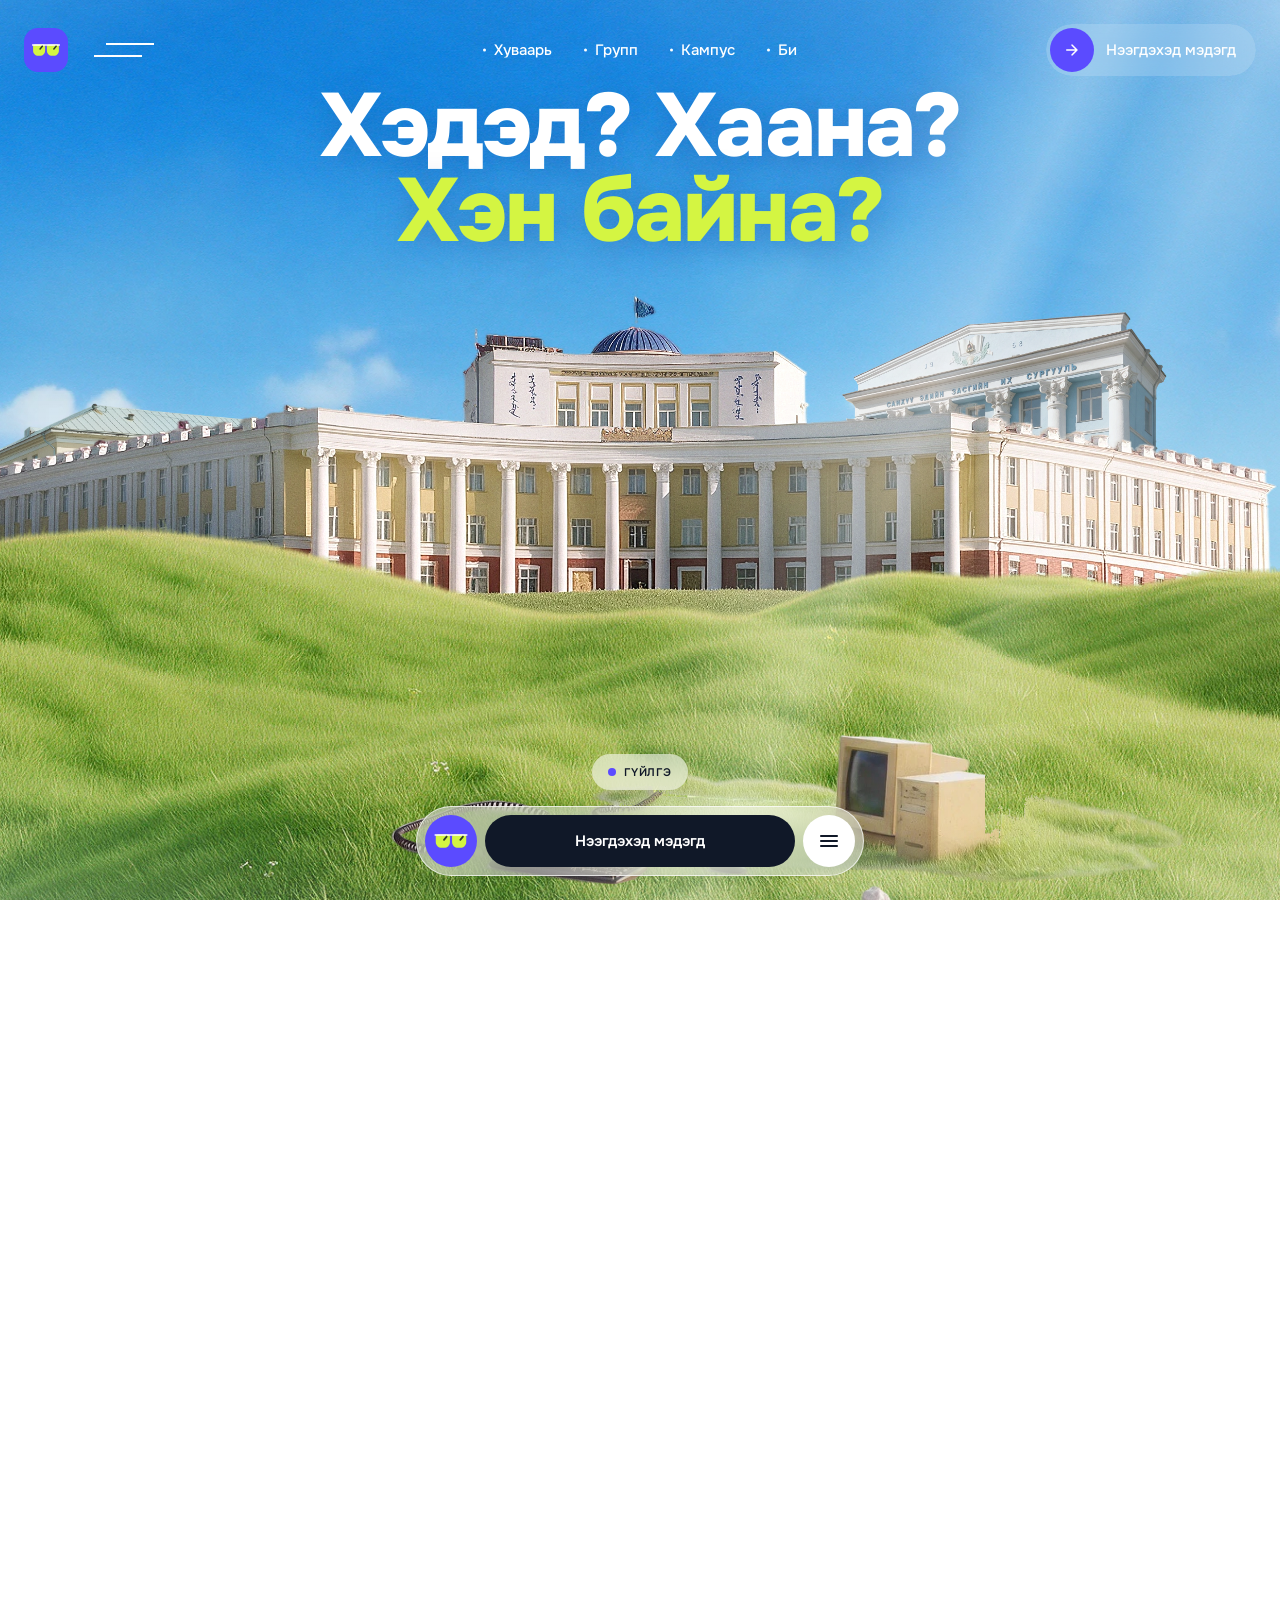
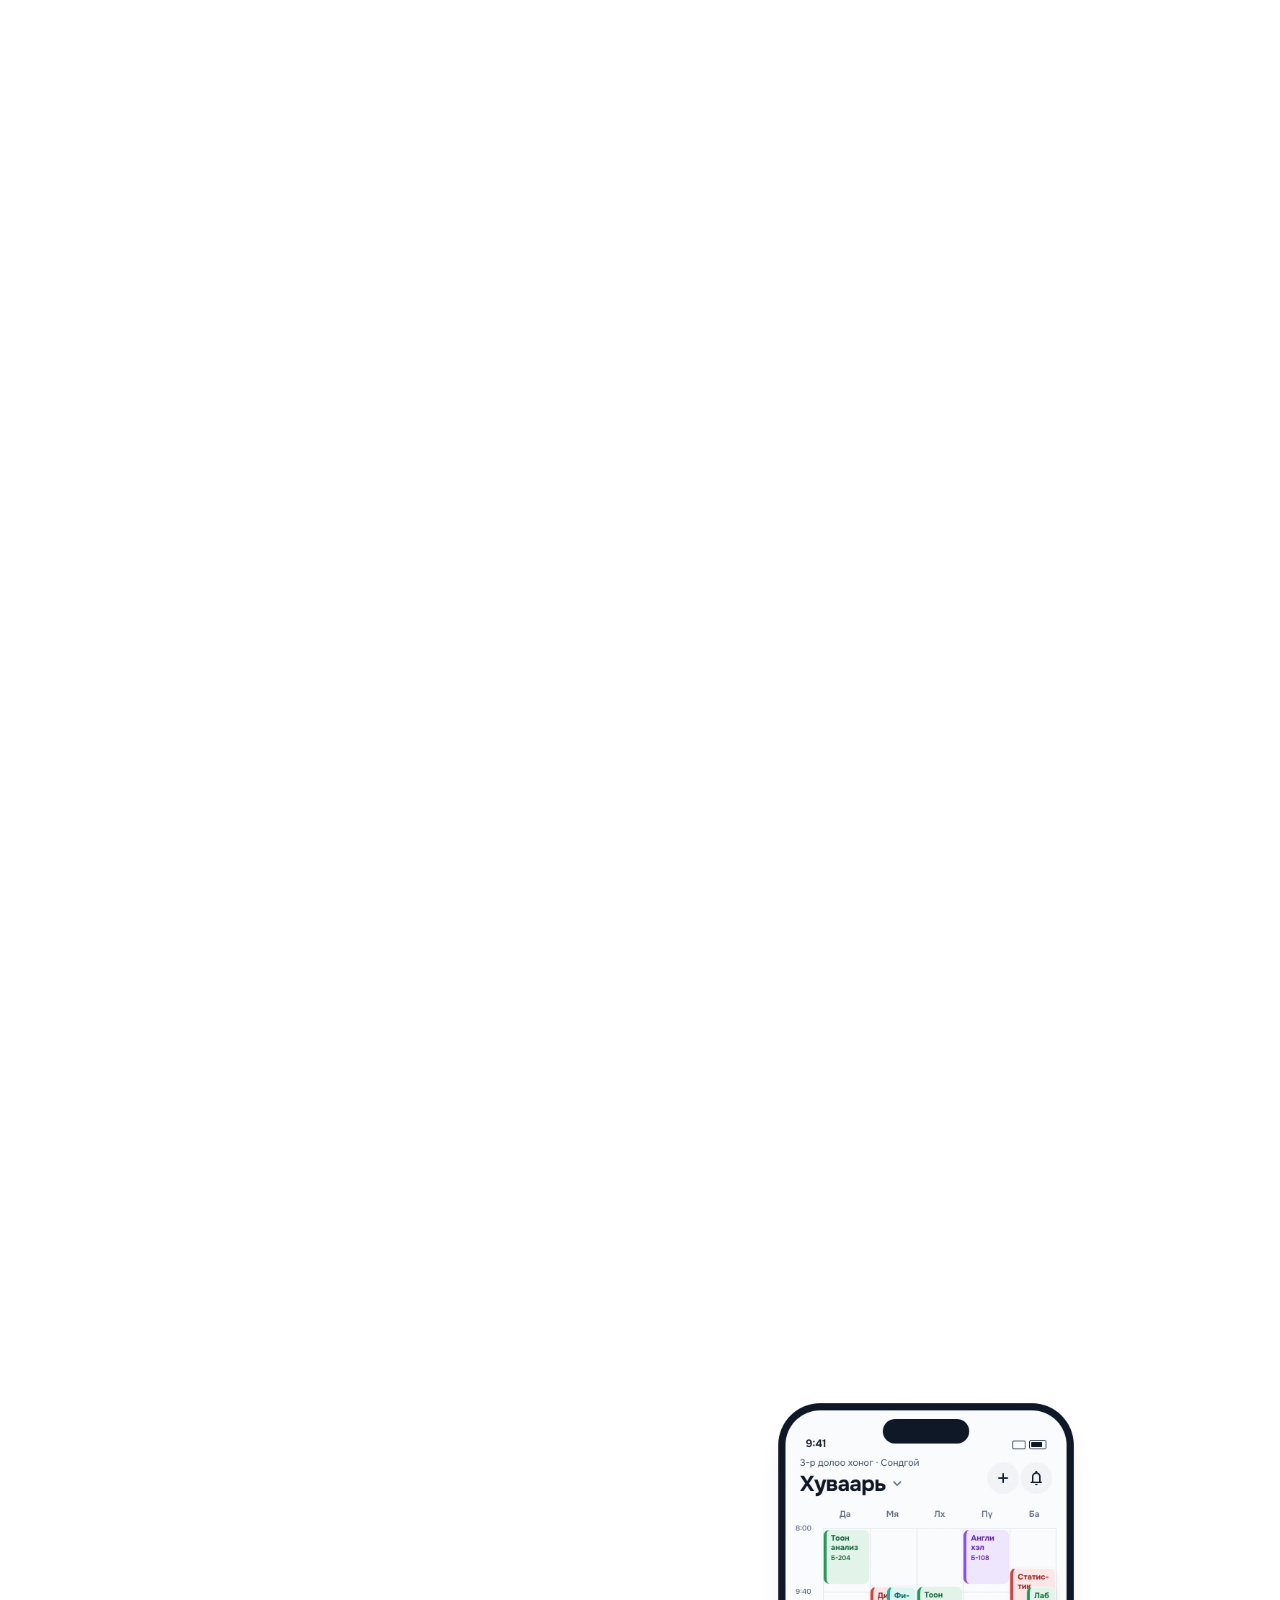
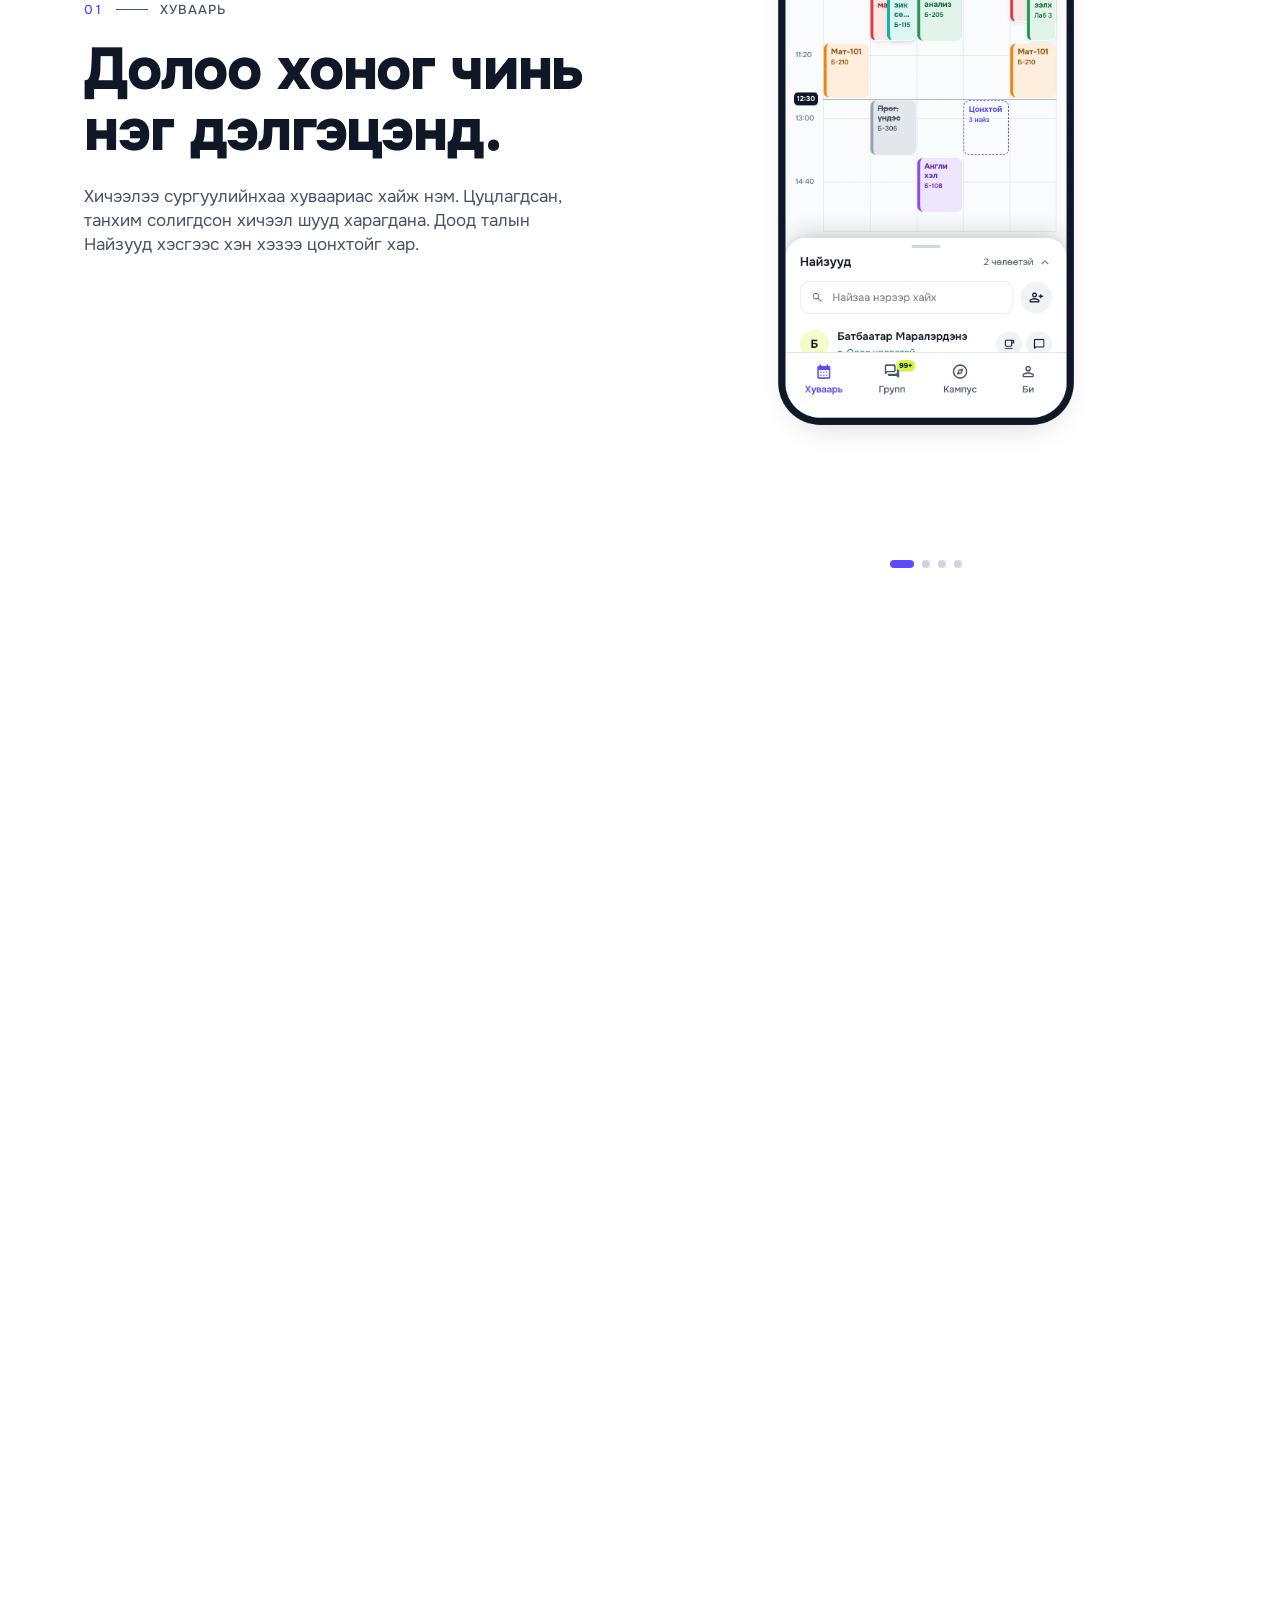
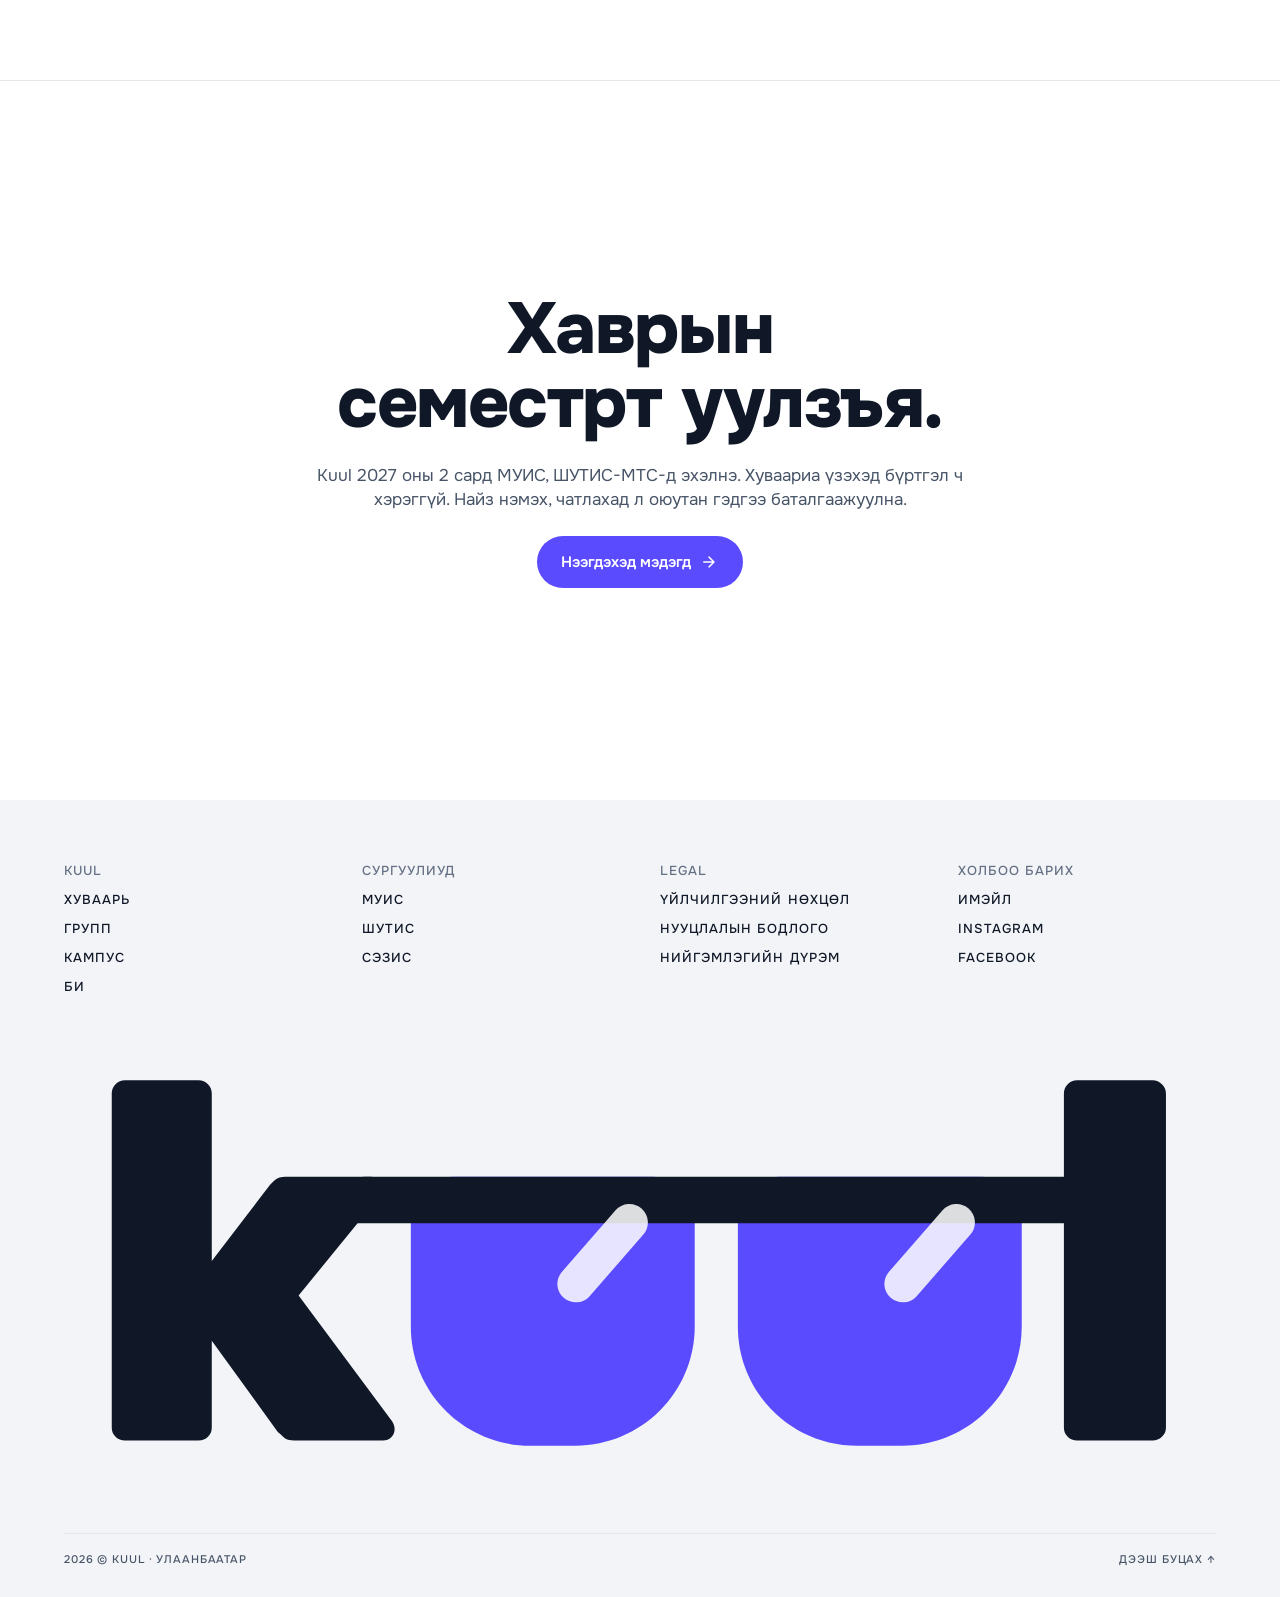
==== commit c24d825c: "Hero: the cursor dither runs behind the title instead of cutting a box around it Co-Authored-By: Cla" ====
--- a/index.html
+++ b/index.html
@@ -22,7 +22,7 @@
 <section class="hero" id="hero-track" data-screen-label="01 Layered hero">
   <div class="stage" id="hero-stage">
     <div class="layer" data-layer="sky"><img src="assets/layers/sky.webp" alt=""></div>
-    <div class="hero-title" data-layer="title">
+    <div class="hero-title" data-layer="title" data-dither-under>
       <h1><span>Хэдэд? Хаана?</span><span>Хэн байна?</span></h1>
     </div>
     <div class="layer-full" data-layer="shutis"><img class="building-side building-shutis" src="assets/layers/building-shutis.webp" alt="ШУТИС-ийн 1-р байр"></div>
@@ -73,8 +73,8 @@
             <li style="--i:3"><a class="menu-link is-highlight" href="#join"><span class="material-symbols-rounded menu-link__arrow" aria-hidden="true">arrow_outward</span><span class="menu-link__text">Нээгдэхэд мэдэгд</span></a></li>
           </ul>
           <ul class="menu-socials">
-            <li style="--i:0"><a href="#">Instagram</a></li>
-            <li style="--i:1"><a href="#">Facebook</a></li>
+            <li style="--i:0"><a href="https://www.instagram.com/kuul.mn/" target="_blank" rel="noopener">Instagram</a></li>
+            <li style="--i:1"><a href="https://www.facebook.com/profile.php?id=61594542597119" target="_blank" rel="noopener">Facebook</a></li>
           </ul>
           <div class="menu-contact">
             <h3>Холбоо барих</h3>
@@ -166,7 +166,7 @@
       <div class="link-col caps"><span>Kuul</span><a href="#tab-timetable">Хуваарь</a><a href="#tab-group">Групп</a><a href="#tab-campus">Кампус</a><a href="#tab-me">Би</a></div>
       <div class="link-col caps"><span>Сургуулиуд</span><a href="#">МУИС</a><a href="#">ШУТИС</a><a href="#">СЭЗИС</a></div>
       <div class="link-col caps"><span>Legal</span><a href="terms/">Үйлчилгээний нөхцөл</a><a href="privacy/">Нууцлалын бодлого</a><a href="terms/#s6">Нийгэмлэгийн дүрэм</a></div>
-      <div class="link-col caps"><span>Холбоо барих</span><a href="mailto:hello@kuul.mn">Имэйл</a><a href="#">Instagram</a><a href="#">Facebook</a></div>
+      <div class="link-col caps"><span>Холбоо барих</span><a href="mailto:hello@kuul.mn">Имэйл</a><a href="https://www.instagram.com/kuul.mn/" target="_blank" rel="noopener">Instagram</a><a href="https://www.facebook.com/profile.php?id=61594542597119" target="_blank" rel="noopener">Facebook</a></div>
     </div>
     <img class="footer-wordmark" src="assets/logo/wordmark-light.svg" alt="Kuul">
     <div class="footer-bottom"><span class="caps caps-xs">2026 © Kuul · Улаанбаатар</span><a class="caps caps-xs" href="#">Дээш буцах ↑</a></div>
--- a/css/landing.css
+++ b/css/landing.css
@@ -75,6 +75,7 @@
   top: max(9vh, calc(var(--space-16) + var(--space-5)));
   display: grid; justify-items: center; text-align: center;
   will-change: transform; pointer-events: none;
+  z-index: 2; /* above the dither canvas (z-index 1): the lens runs behind the title, not cut around it */
 }
 .hero-title h1 {
   margin: 0; display: grid;
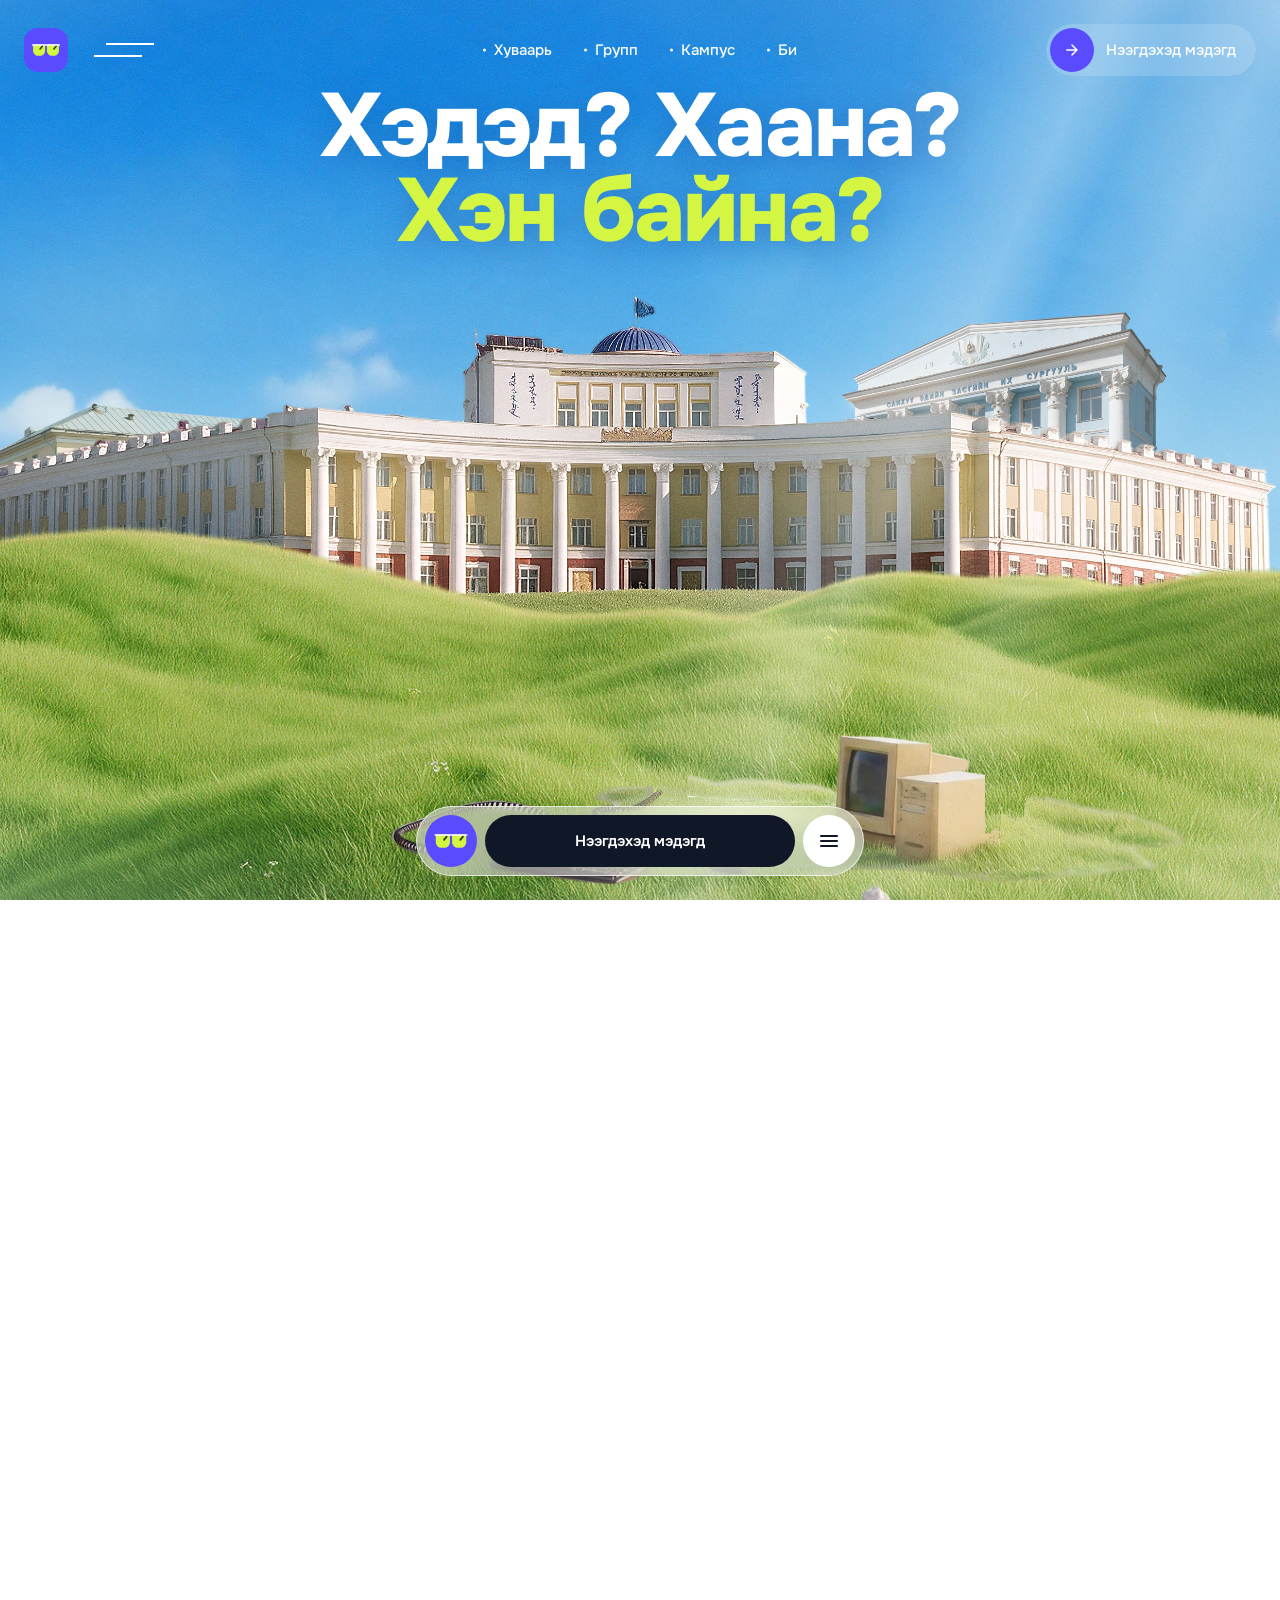
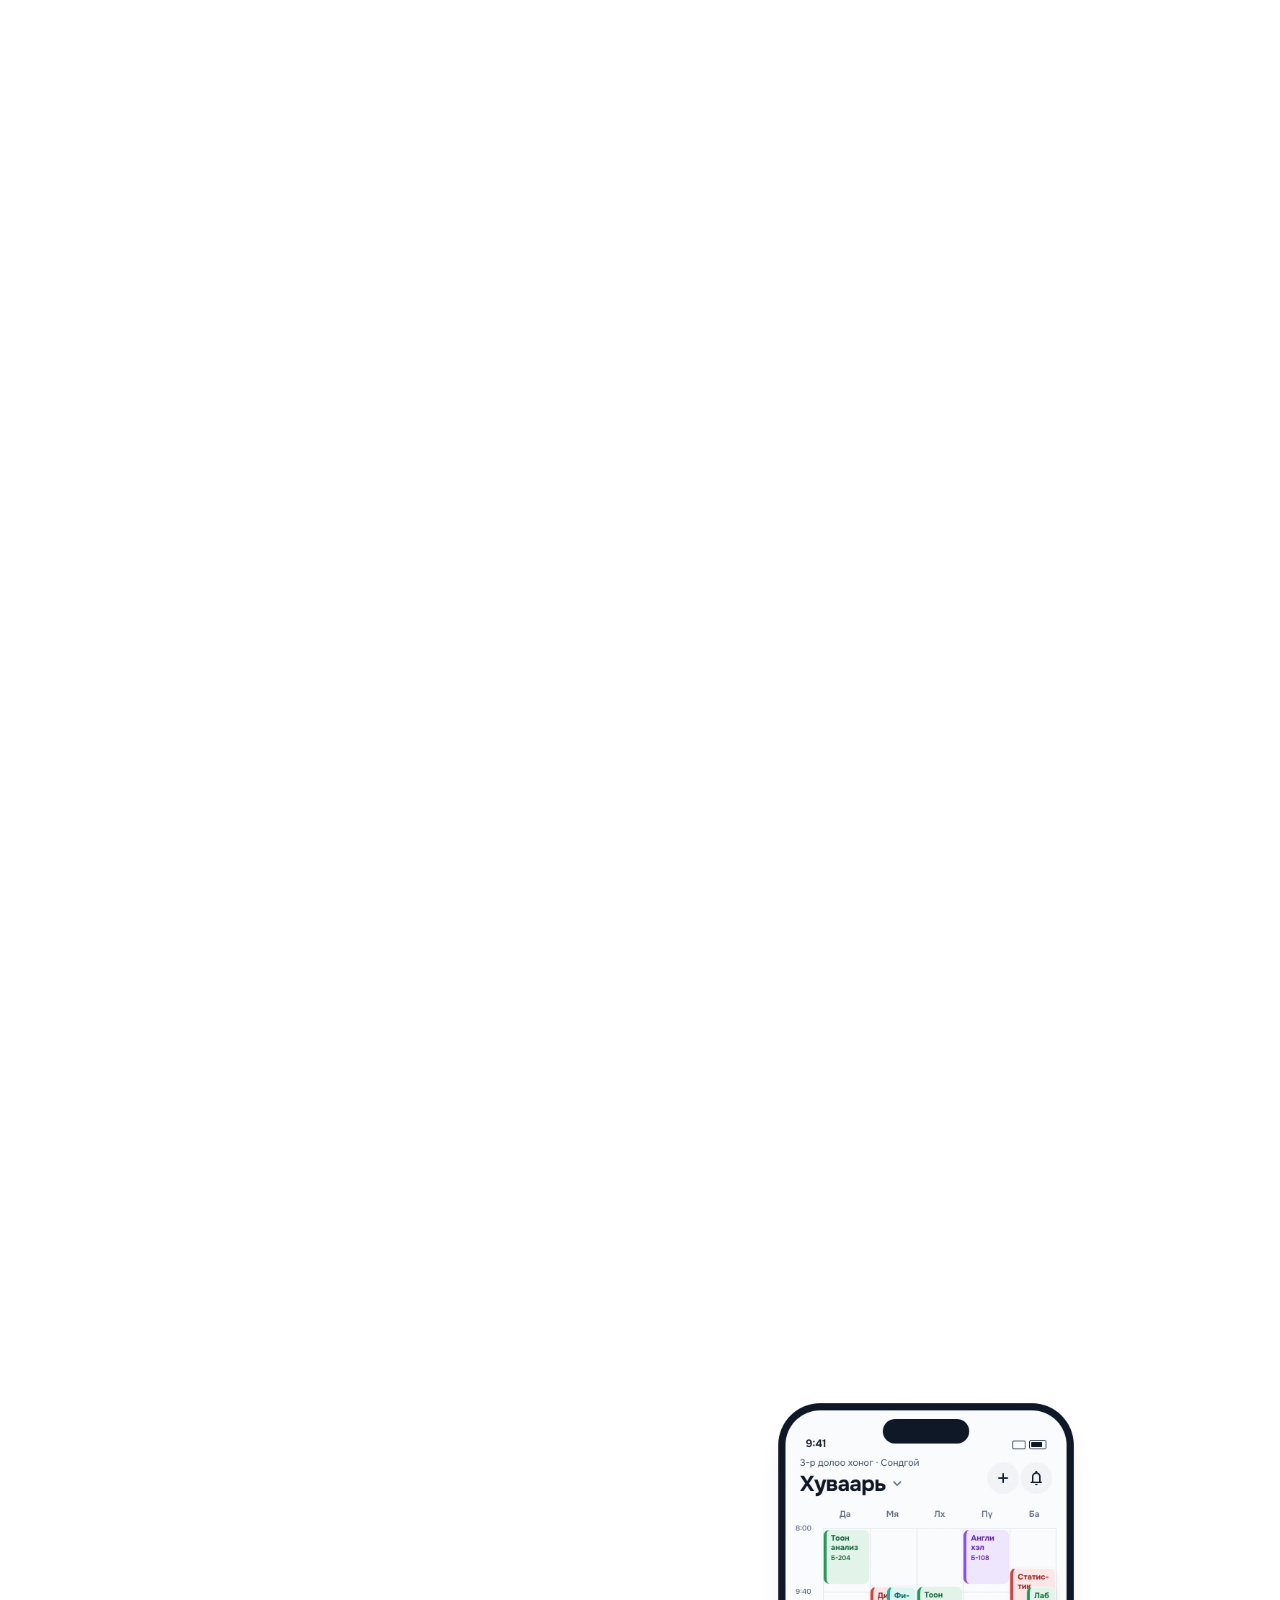
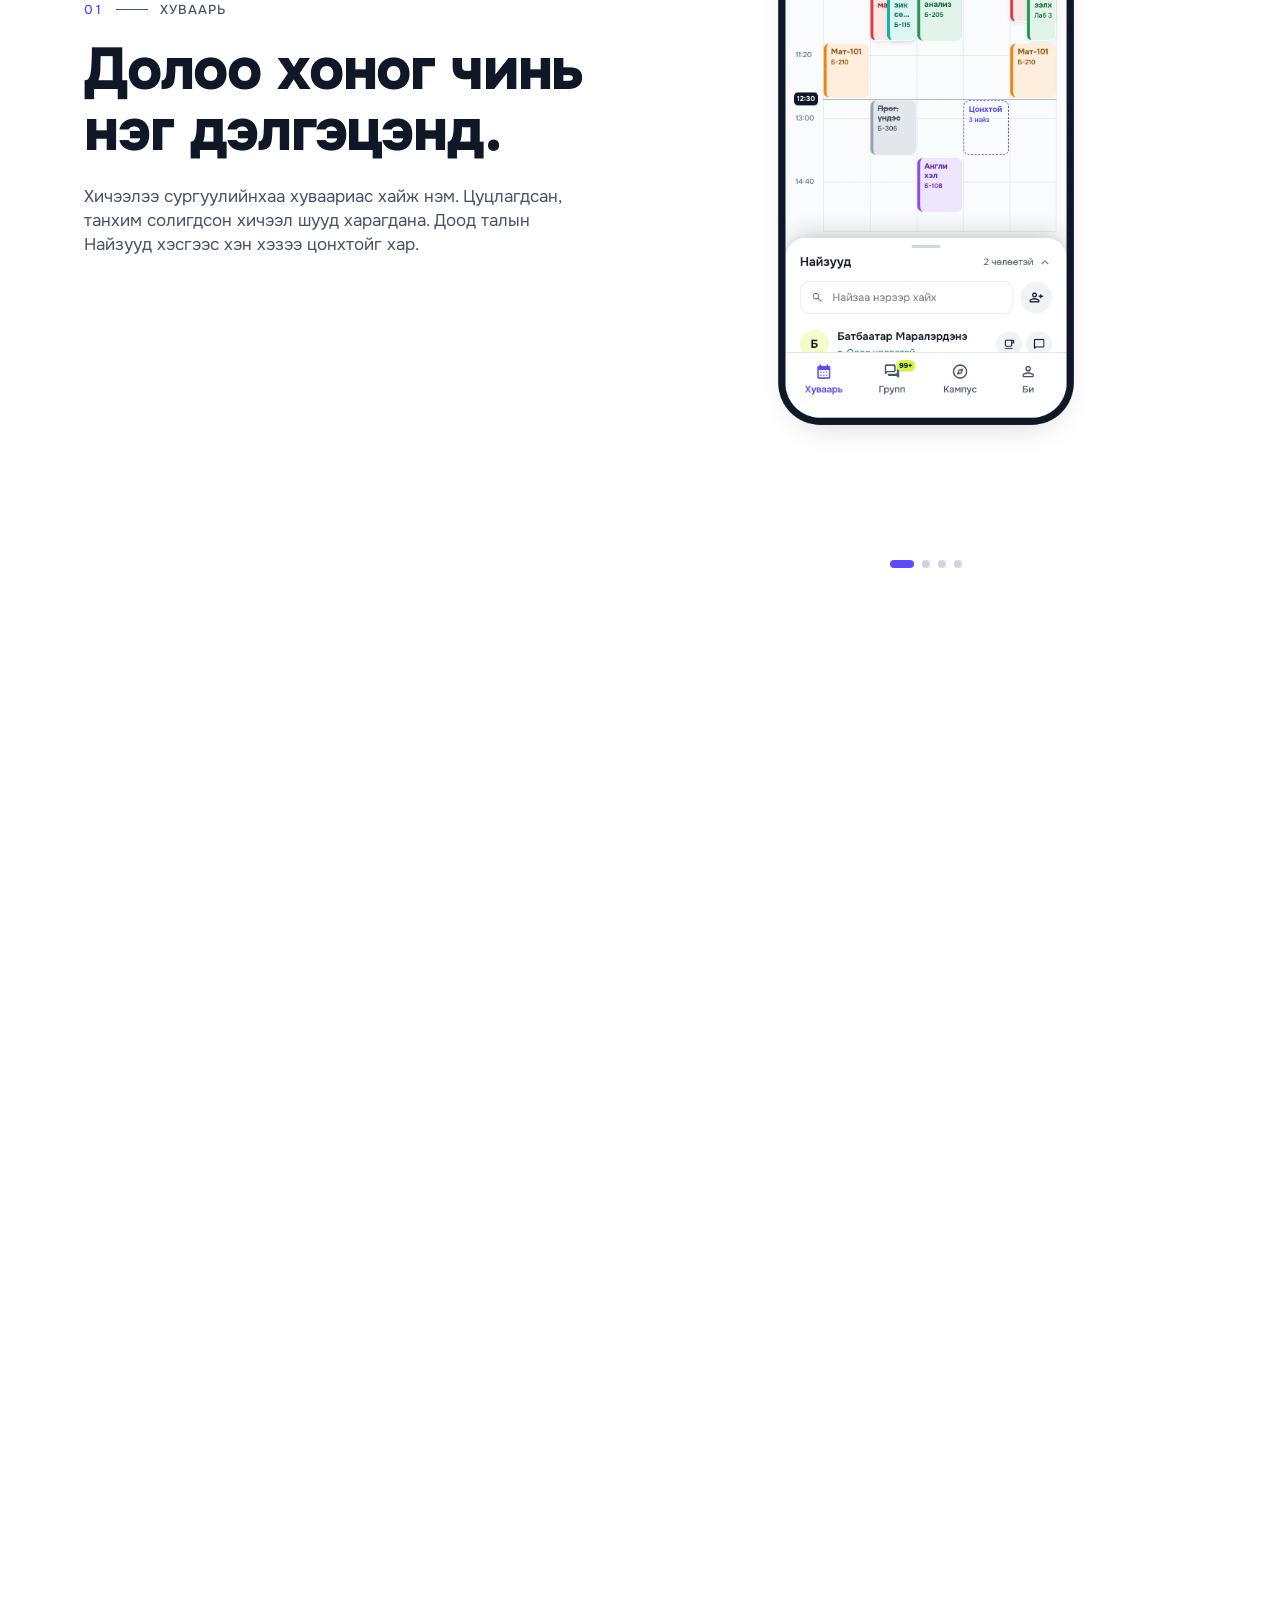
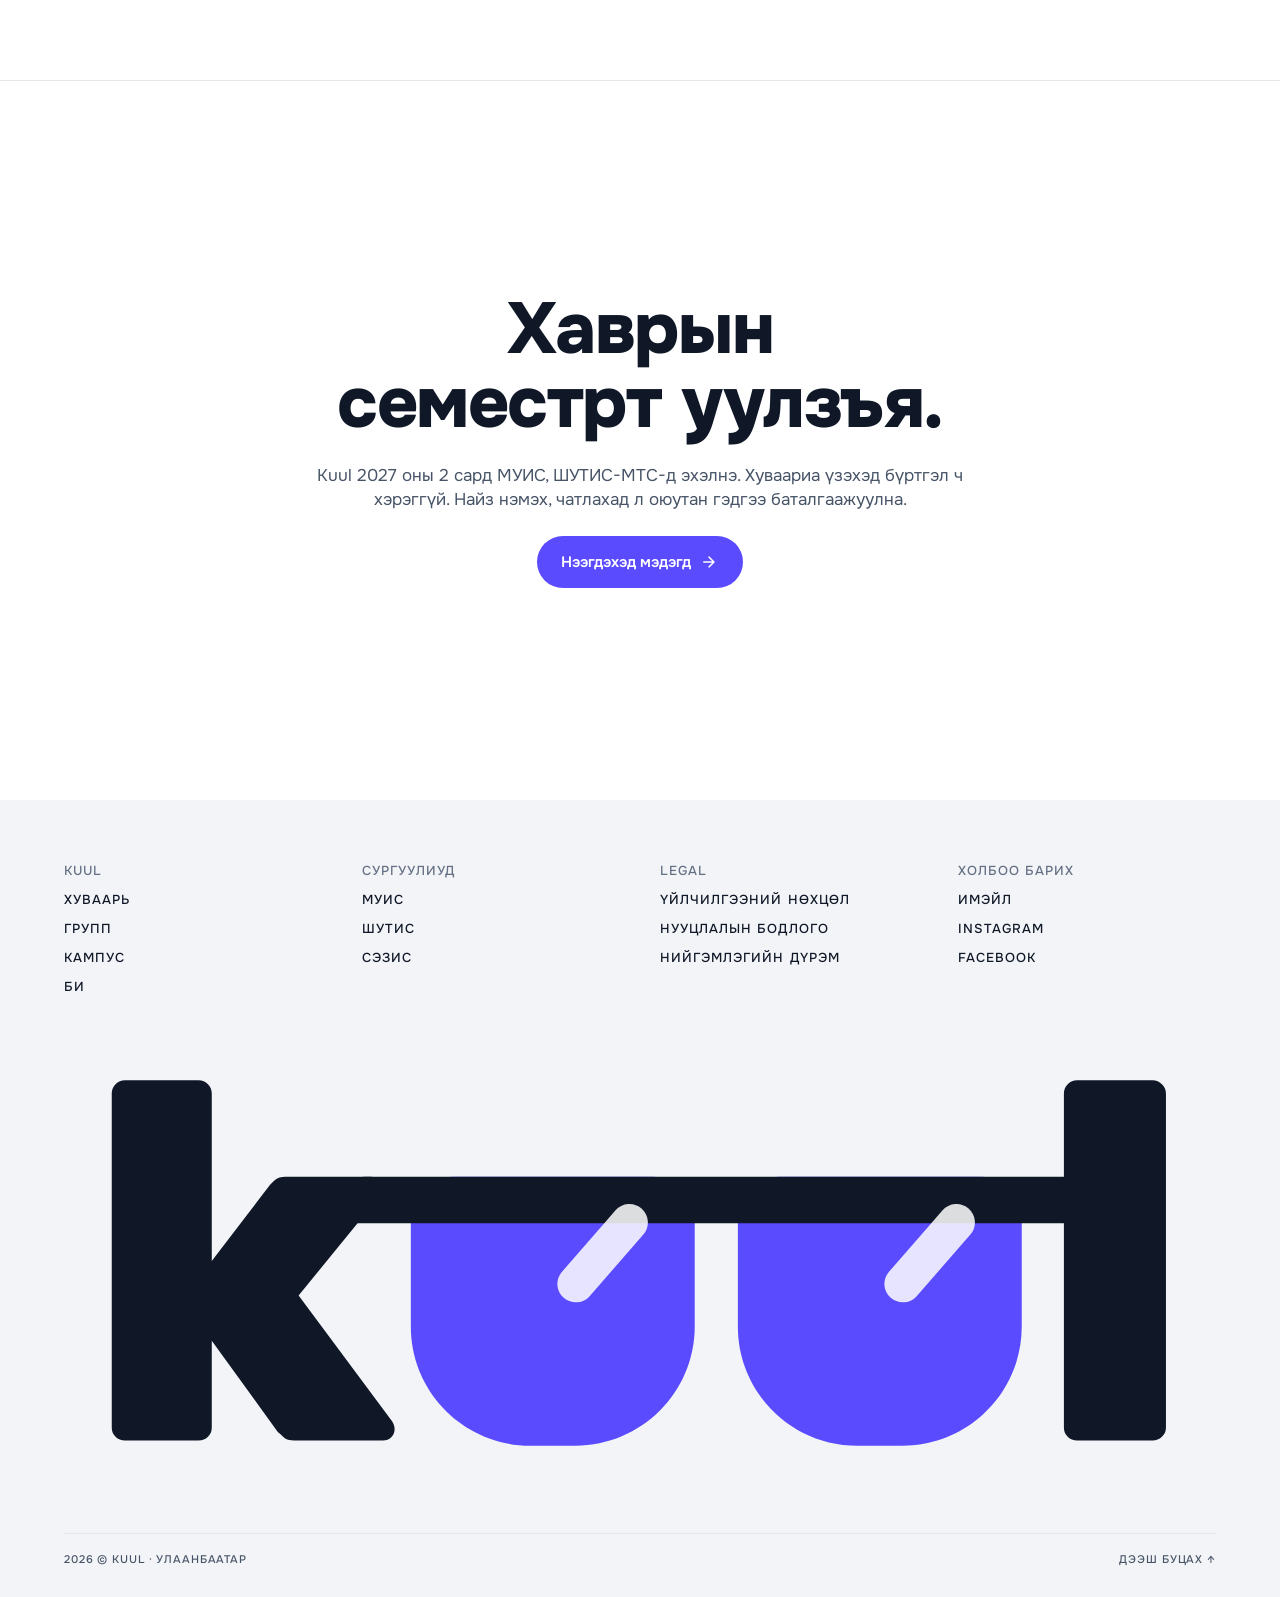
==== commit c56251a7: "Hero: fix layers vanishing after scrolling down and back up; drop the scroll hint With will-change: " ====
--- a/index.html
+++ b/index.html
@@ -90,7 +90,6 @@
     </header>
 
     <div class="hero-dock" id="hero-dock">
-      <span class="scroll-hint">ГҮЙЛГЭ</span>
       <div class="dock">
         <img src="assets/logo/app-icon-brand.svg" alt="">
         <a class="dock-cta" href="#join">Нээгдэхэд мэдэгд</a>
--- a/css/landing.css
+++ b/css/landing.css
@@ -53,8 +53,11 @@
 /* 01 Layered hero */
 .hero { position: relative; height: 320vh; }
 .stage { position: sticky; top: 0; height: 100vh; overflow: hidden; background: var(--kuul-sky, #4f9be8); }
-.layer { position: absolute; inset: -6%; will-change: transform; }
-.layer-full { position: absolute; inset: 0; will-change: transform; pointer-events: none; }
+/* No will-change on the photo layers: with it, Chrome keeps each layer drawn at its biggest zoom
+   (the portal reaches 6.5x) and runs out of graphics memory after a scroll down and back up, so
+   parts of the hero vanish. Without it Chrome redraws them at their current size; same frame rate. */
+.layer { position: absolute; inset: -6%; }
+.layer-full { position: absolute; inset: 0; pointer-events: none; }
 .layer img { width: 100%; height: 100%; object-fit: cover; display: block; }
 .building-side { position: absolute; height: auto; display: block; filter: blur(0.5px) saturate(0.85) brightness(1.04) contrast(0.92); opacity: 0.92; }
 .building-shutis { left: -5vw; top: calc(73vh - 20vw); width: max(calc(var(--space-16) * 5), 52vw); }
@@ -74,7 +77,7 @@
   position: absolute; left: 0; right: 0;
   top: max(9vh, calc(var(--space-16) + var(--space-5)));
   display: grid; justify-items: center; text-align: center;
-  will-change: transform; pointer-events: none;
+  pointer-events: none;
   z-index: 2; /* above the dither canvas (z-index 1): the lens runs behind the title, not cut around it */
 }
 .hero-title h1 {
@@ -215,15 +218,6 @@
 
 /* Bottom dock */
 .hero-dock { position: absolute; left: 0; right: 0; bottom: var(--space-6); display: grid; justify-items: center; gap: var(--space-4); padding: 0 var(--space-4); }
-.scroll-hint {
-  display: inline-flex; align-items: center; gap: var(--space-2);
-  height: var(--control-sm); padding: 0 var(--space-4);
-  border-radius: var(--radius-full);
-  background: rgba(255, 255, 255, 0.55);
-  backdrop-filter: blur(var(--space-2)); -webkit-backdrop-filter: blur(var(--space-2));
-  font: var(--type-overline); letter-spacing: var(--tracking-caps); color: var(--kuul-ink);
-}
-.scroll-hint::before { content: ""; width: var(--space-2); height: var(--space-2); border-radius: var(--radius-full); background: var(--accent); }
 .dock {
   display: flex; align-items: center; gap: var(--space-2);
   padding: var(--space-2); border-radius: var(--radius-full);
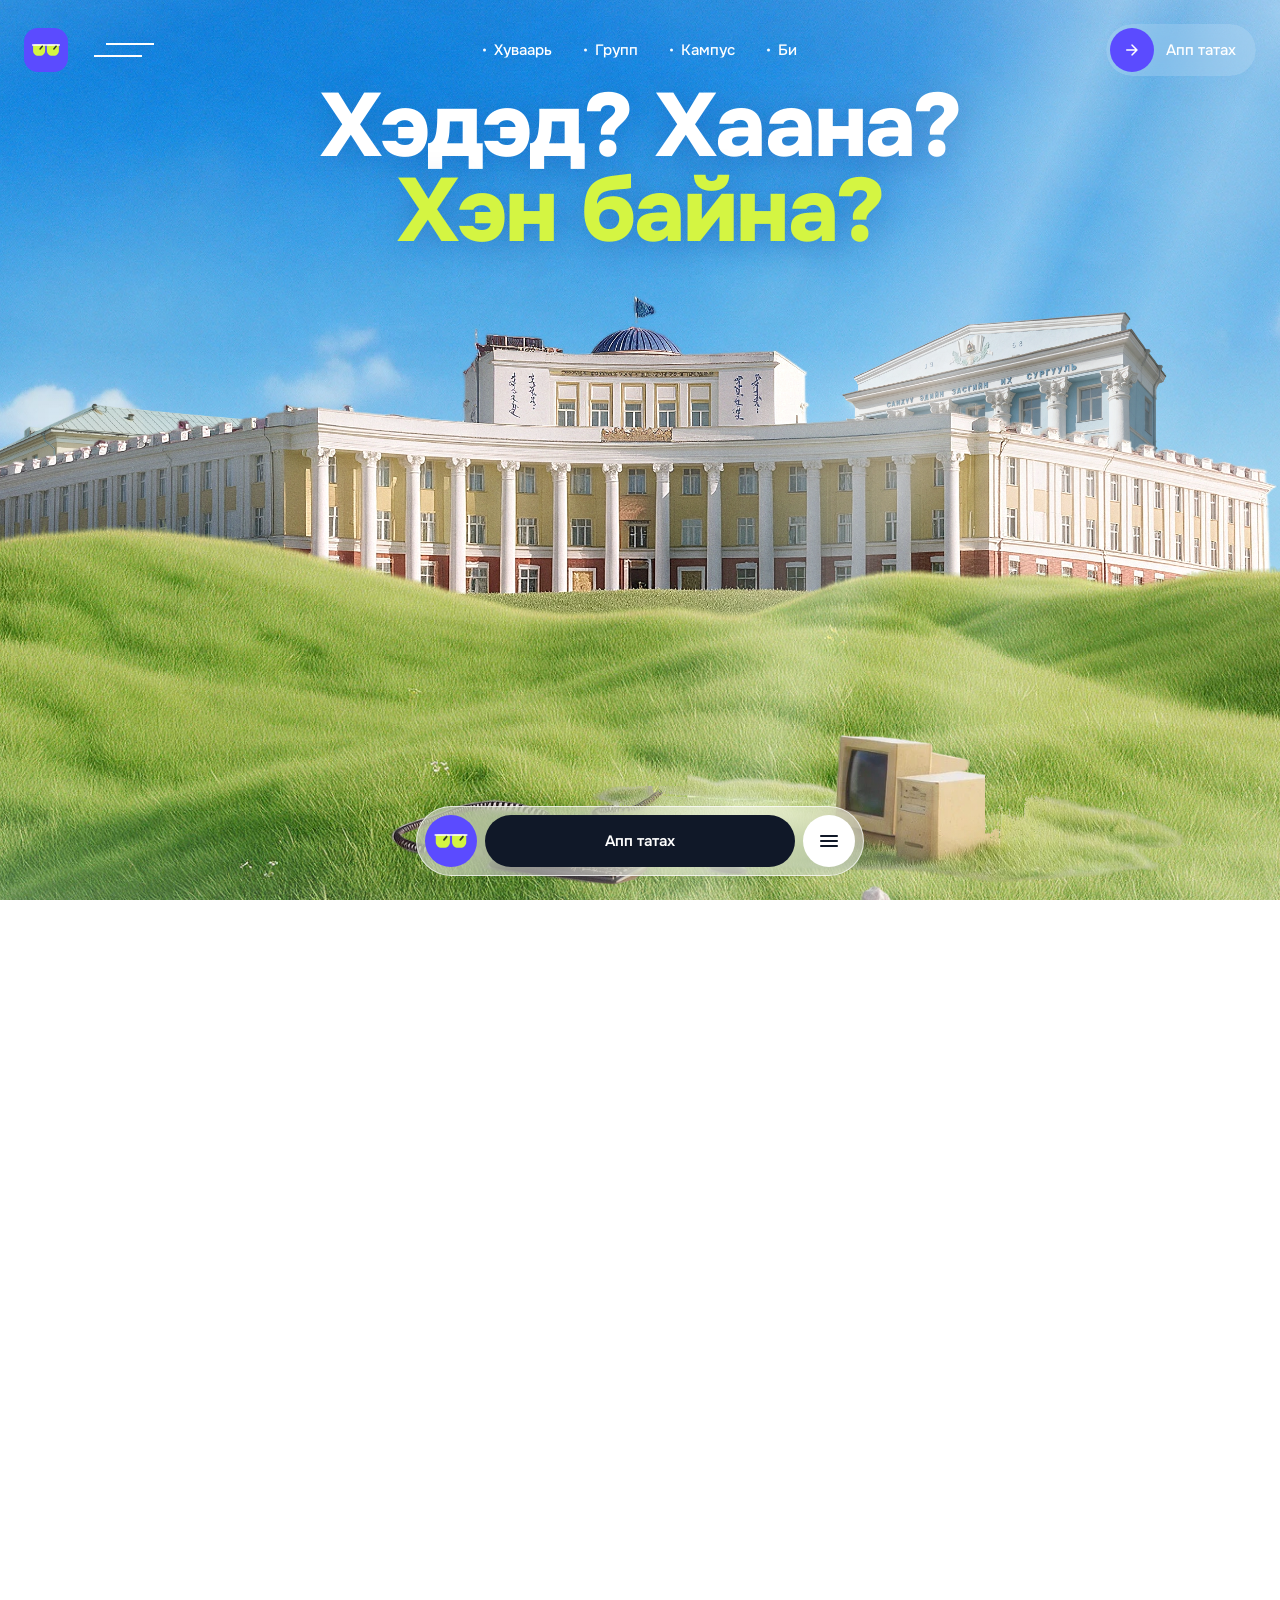
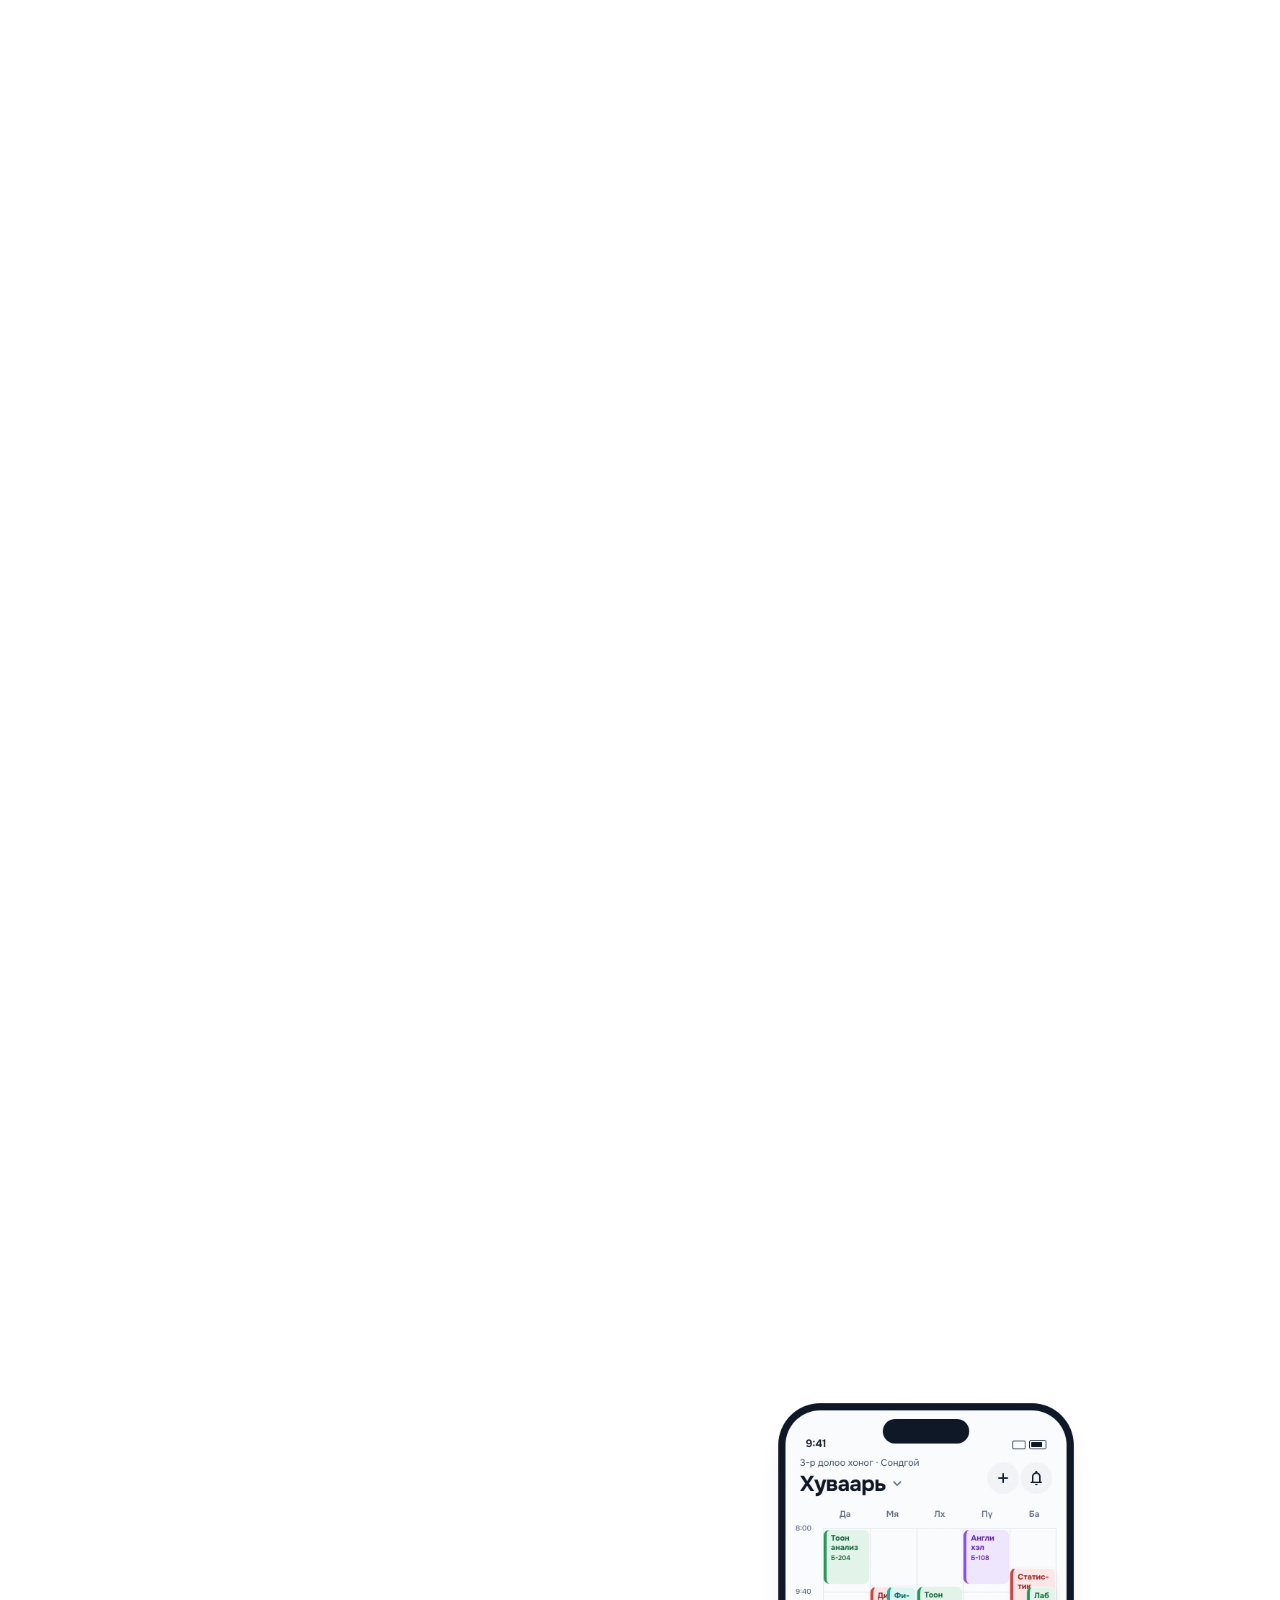
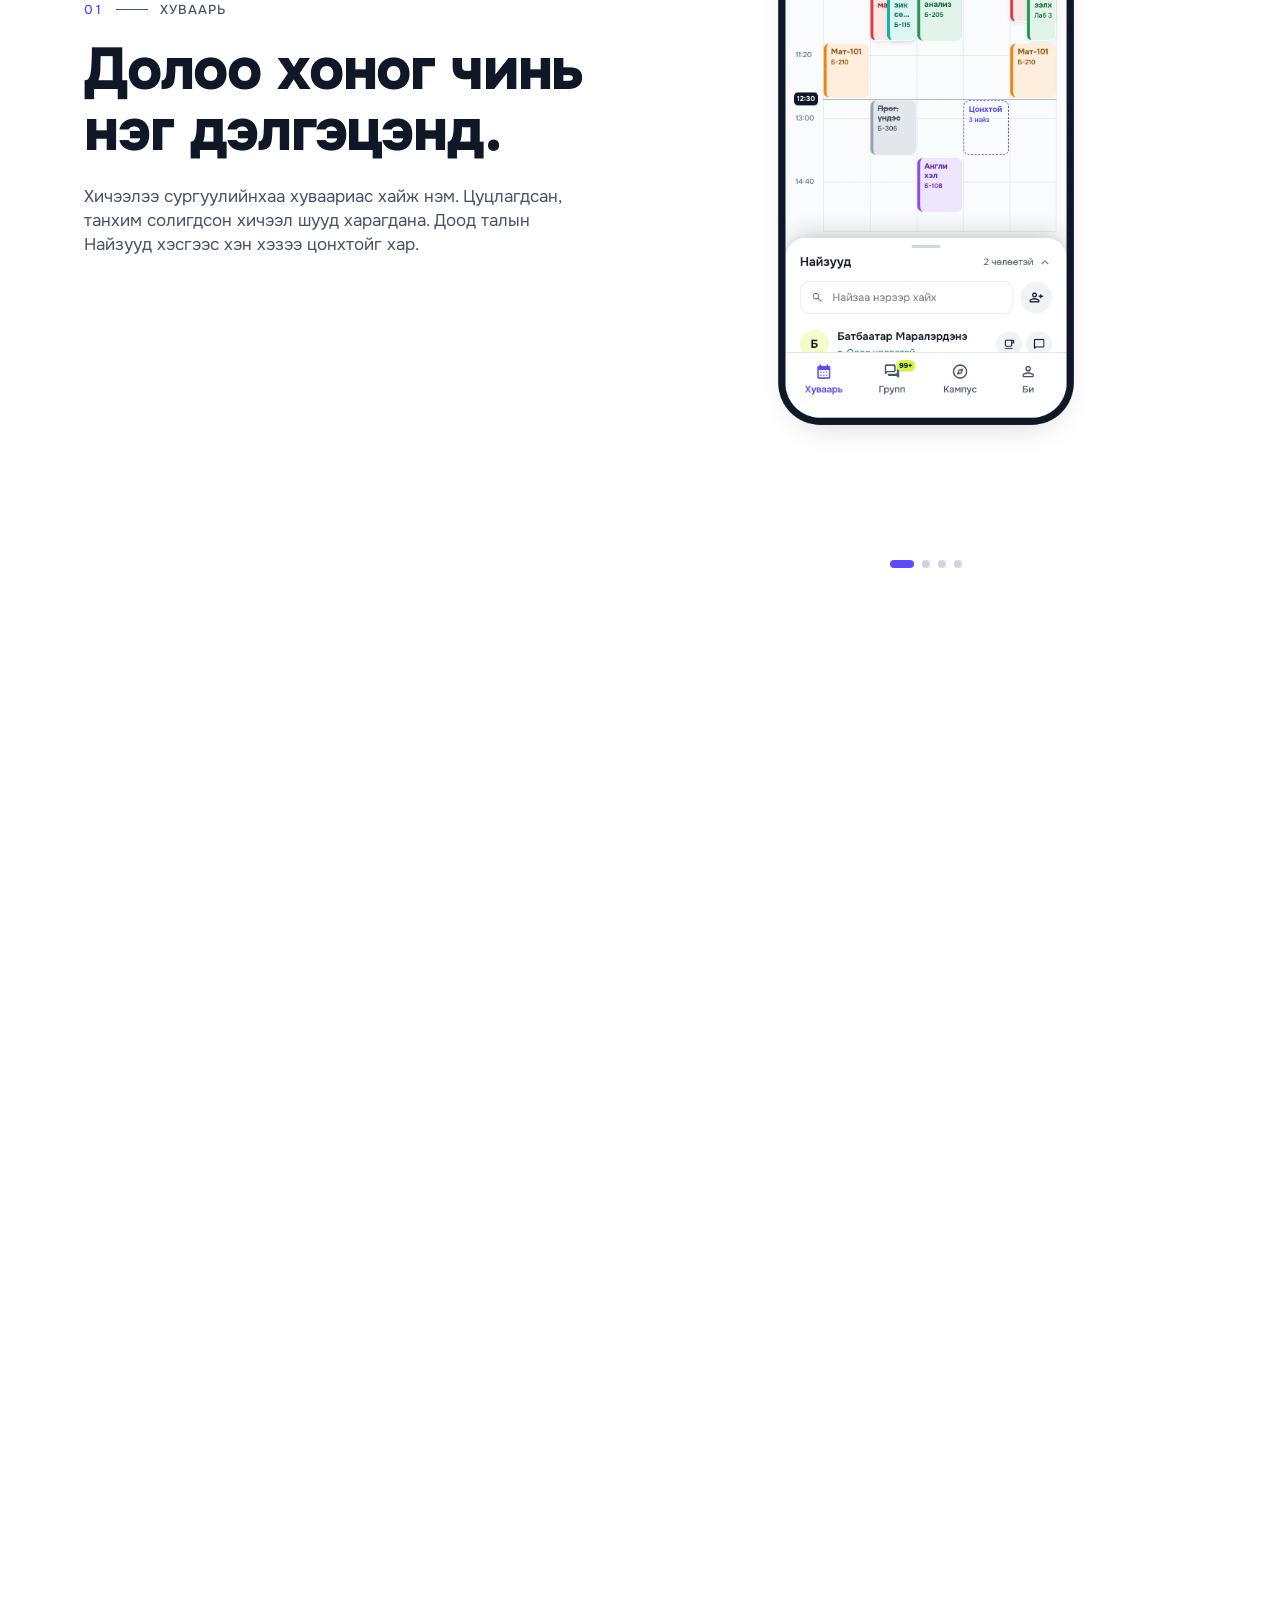
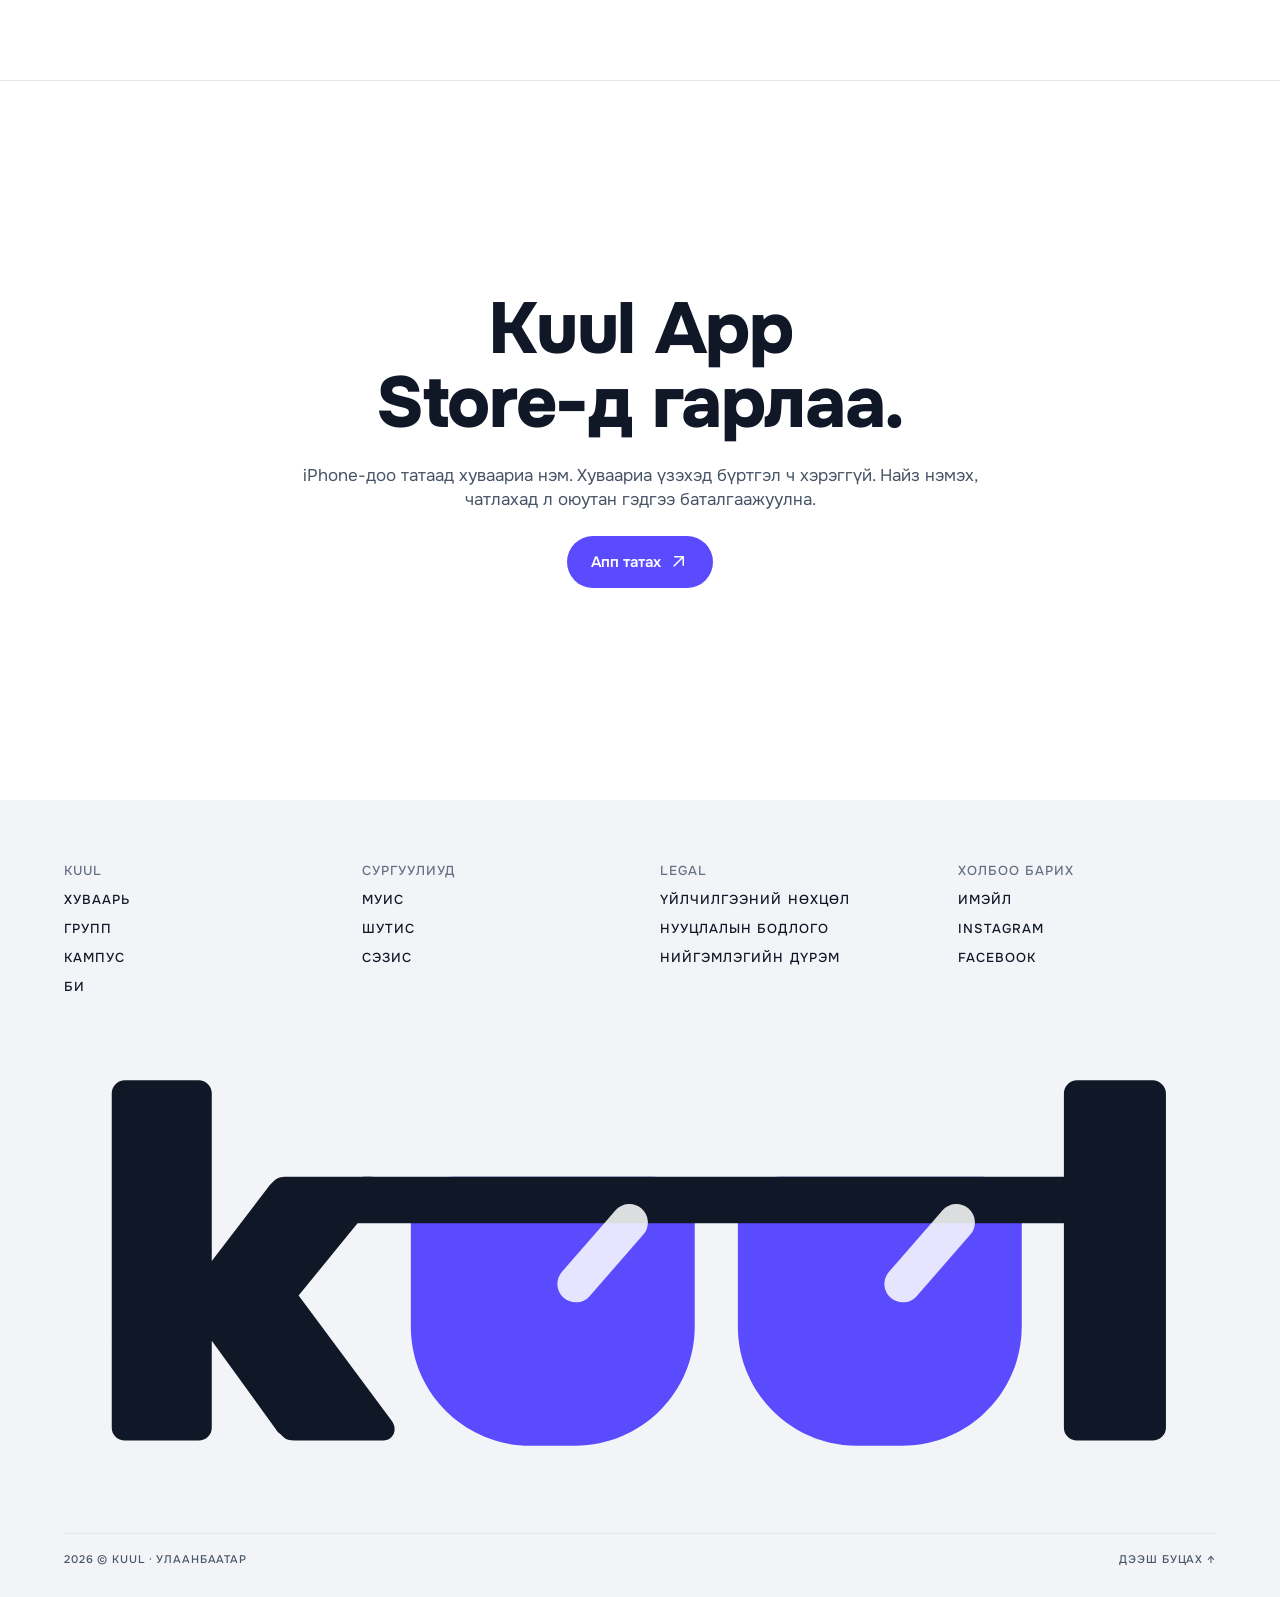
==== commit 89bcd966: "Kuul is on the App Store: the waitlist becomes "Апп татах" Every "Нээгдэхэд мэдэгд" button (nav, men" ====
--- a/index.html
+++ b/index.html
@@ -4,7 +4,8 @@
 <meta charset="utf-8">
 <meta name="viewport" content="width=device-width, initial-scale=1">
 <title>Kuul — Хэдэд? Хаана? Хэн байна?</title>
-<meta name="description" content="Kuul бол оюутны хуваарь, групп, кампусын мэдээг нэг дор цуглуулдаг апп. 2027 оны 2 сард МУИС, ШУТИС-МТС-д эхэлнэ.">
+<meta name="description" content="Kuul бол оюутны хуваарь, групп, кампусын мэдээг нэг дор цуглуулдаг апп. App Store-оос татаарай.">
+<meta name="apple-itunes-app" content="app-id=6814860193">
 <meta name="theme-color" content="#4f9be8">
 <link rel="icon" href="assets/logo/app-icon-brand.svg" type="image/svg+xml">
 <link rel="preload" href="fonts/Onest-ExtraBold.ttf" as="font" type="font/ttf" crossorigin>
@@ -51,9 +52,9 @@
           <li style="--i:2"><a href="#tab-campus"><i></i><span>Кампус</span></a></li>
           <li style="--i:3"><a href="#tab-me"><i></i><span>Би</span></a></li>
         </ul>
-        <a class="nav-cta" href="#join">
+        <a class="nav-cta" href="https://apps.apple.com/mn/app/kuul/id6814860193" target="_blank" rel="noopener">
           <span class="nav-cta__icon"><span class="material-symbols-rounded" aria-hidden="true">arrow_forward</span></span>
-          <span class="nav-cta__text"><span>Нээгдэхэд мэдэгд</span></span>
+          <span class="nav-cta__text"><span>Апп татах</span></span>
         </a>
       </nav>
       <div class="site-menu" id="site-menu">
@@ -70,7 +71,7 @@
             <li style="--i:0"><a class="menu-link" href="#"><span class="material-symbols-rounded menu-link__arrow" aria-hidden="true">arrow_outward</span><span class="menu-link__text">МУИС</span></a></li>
             <li style="--i:1"><a class="menu-link" href="#"><span class="material-symbols-rounded menu-link__arrow" aria-hidden="true">arrow_outward</span><span class="menu-link__text">ШУТИС</span></a></li>
             <li style="--i:2"><a class="menu-link" href="#"><span class="material-symbols-rounded menu-link__arrow" aria-hidden="true">arrow_outward</span><span class="menu-link__text">СЭЗИС</span></a></li>
-            <li style="--i:3"><a class="menu-link is-highlight" href="#join"><span class="material-symbols-rounded menu-link__arrow" aria-hidden="true">arrow_outward</span><span class="menu-link__text">Нээгдэхэд мэдэгд</span></a></li>
+            <li style="--i:3"><a class="menu-link is-highlight" href="https://apps.apple.com/mn/app/kuul/id6814860193" target="_blank" rel="noopener"><span class="material-symbols-rounded menu-link__arrow" aria-hidden="true">arrow_outward</span><span class="menu-link__text">Апп татах</span></a></li>
           </ul>
           <ul class="menu-socials">
             <li style="--i:0"><a href="https://www.instagram.com/kuul.mn/" target="_blank" rel="noopener">Instagram</a></li>
@@ -92,7 +93,7 @@
     <div class="hero-dock" id="hero-dock">
       <div class="dock">
         <img src="assets/logo/app-icon-brand.svg" alt="">
-        <a class="dock-cta" href="#join">Нээгдэхэд мэдэгд</a>
+        <a class="dock-cta" href="https://apps.apple.com/mn/app/kuul/id6814860193" target="_blank" rel="noopener">Апп татах</a>
         <button class="dock-menu" type="button" data-menu-toggle aria-controls="site-menu" aria-label="Цэс нээх"><span class="material-symbols-rounded" aria-hidden="true">menu</span></button>
       </div>
     </div>
@@ -141,21 +142,9 @@
 
 <section class="join" id="join" data-screen-label="03 Бүртгүүлэх" data-reveal>
   <div class="join-inner">
-    <h2 data-split>Хаврын семестрт уулзъя.</h2>
-    <p data-fade>Kuul 2027 оны 2 сард МУИС, ШУТИС-МТС-д эхэлнэ. Хуваариа үзэхэд бүртгэл ч хэрэггүй. Найз нэмэх, чатлахад л оюутан гэдгээ баталгаажуулна.</p>
-    <div class="waitlist" id="waitlist" data-state="closed">
-      <button class="join-cta" type="button" data-waitlist-open aria-controls="waitlist-form" aria-expanded="false">Нээгдэхэд мэдэгд<span class="material-symbols-rounded" aria-hidden="true">arrow_forward</span></button>
-      <form class="waitlist-form" id="waitlist-form" novalidate>
-        <label class="visually-hidden" for="waitlist-email">Имэйл хаяг</label>
-        <div class="waitlist-field">
-          <input id="waitlist-email" name="email" type="email" inputmode="email" autocomplete="email" autocapitalize="off" spellcheck="false" maxlength="254" placeholder="Имэйл хаяг" required aria-describedby="waitlist-note">
-          <button class="waitlist-submit" type="submit"><span class="waitlist-submit__text">Мэдэгд</span><span class="material-symbols-rounded" aria-hidden="true">arrow_forward</span></button>
-        </div>
-        <div class="waitlist-hp" aria-hidden="true"><label>Вэбсайт <input name="website" tabindex="-1" autocomplete="off"></label></div>
-        <p class="waitlist-note" id="waitlist-note" aria-live="polite">Kuul нээгдэх өдөр нэг имэйл илгээнэ, өөр юу ч илгээхгүй. <a href="privacy/">Нууцлалын бодлого</a></p>
-      </form>
-      <p class="waitlist-done" role="status" tabindex="-1"><span class="material-symbols-rounded" aria-hidden="true">check</span><span>Бүртгэгдлээ. Kuul нээгдэх өдөр <b data-waitlist-email></b> руу мэдэгдэнэ.</span></p>
-    </div>
+    <h2 data-split>Kuul App Store-д гарлаа.</h2>
+    <p data-fade>iPhone-доо татаад хуваариа нэм. Хуваариа үзэхэд бүртгэл ч хэрэггүй. Найз нэмэх, чатлахад л оюутан гэдгээ баталгаажуулна.</p>
+    <a class="join-cta" href="https://apps.apple.com/mn/app/kuul/id6814860193" target="_blank" rel="noopener">Апп татах<span class="material-symbols-rounded" aria-hidden="true">arrow_outward</span></a>
   </div>
 </section>
 
--- a/css/landing.css
+++ b/css/landing.css
@@ -306,69 +306,11 @@
   border: 0; cursor: pointer;
 }
 .join-cta:disabled { opacity: 0.6; cursor: progress; }
+.join-cta:focus-visible { outline: 2px solid var(--accent); outline-offset: 3px; }
 .join-cta:hover { background: var(--accent-hover, var(--accent)); color: var(--kuul-white); }
 .join-cta .material-symbols-rounded { font-size: 20px; }
 
 /* Waitlist: the CTA opens into an email field in the same pill. */
-.waitlist { width: 100%; display: grid; justify-items: center; }
-.waitlist > * { grid-area: 1 / 1; }
-.waitlist-form, .waitlist-done { display: none; }
-.waitlist:not([data-state="closed"]) .join-cta { display: none; }
-.waitlist:not([data-state="closed"]):not([data-state="done"]) .waitlist-form { display: grid; }
-.waitlist[data-state="done"] .waitlist-done { display: flex; }
-.waitlist-form, .waitlist-done { animation: waitlist-in 0.5s var(--ease-hover) both; }
-@keyframes waitlist-in { from { opacity: 0; transform: scale(0.96); } }
-@media (prefers-reduced-motion: reduce) { .waitlist-form, .waitlist-done { animation: none; } }
-
-.waitlist-form { width: min(100%, calc(var(--space-16) * 7)); gap: var(--space-3); justify-items: center; }
-.waitlist-field {
-  width: 100%; box-sizing: border-box;
-  display: flex; align-items: center; gap: var(--space-1);
-  height: var(--control-lg); padding: var(--space-1);
-  border-radius: var(--radius-full);
-  background: var(--bg-page);
-  border: var(--border-width-hairline) solid var(--border-strong);
-  transition: border-color 0.2s ease, box-shadow 0.2s ease;
-}
-.waitlist-field:focus-within { border-color: var(--accent); box-shadow: 0 0 0 3px var(--accent-soft); }
-.waitlist[data-state="error"] .waitlist-field { border-color: var(--error); box-shadow: 0 0 0 3px var(--error-soft); }
-.waitlist-field input {
-  flex: 1; min-width: 0; height: 100%;
-  padding: 0 var(--space-2) 0 var(--space-4);
-  border: 0; outline: 0; background: transparent;
-  font: var(--type-body); font-size: var(--text-md); color: var(--text-primary);
-}
-.waitlist-field input::placeholder { color: var(--text-tertiary); }
-.waitlist-submit {
-  flex: none; height: 100%;
-  display: inline-flex; align-items: center; gap: var(--space-2);
-  padding: 0 var(--space-5);
-  border: 0; border-radius: var(--radius-full);
-  background: var(--accent); color: var(--kuul-white);
-  font: var(--type-body-strong); cursor: pointer;
-}
-.waitlist-submit:hover { background: var(--accent-hover, var(--accent)); }
-.waitlist-submit:focus-visible, .join-cta:focus-visible { outline: 2px solid var(--accent); outline-offset: 3px; }
-.waitlist-submit .material-symbols-rounded { font-size: 20px; }
-.waitlist[data-state="sending"] .waitlist-submit { opacity: 0.6; cursor: progress; }
-.join .waitlist-note { font: var(--type-caption); color: var(--text-tertiary); }
-.join .waitlist[data-state="error"] .waitlist-note { color: var(--error-text); }
-.waitlist-note a { color: inherit; }
-.waitlist-hp { position: absolute; left: -10000px; width: 1px; height: 1px; overflow: hidden; }
-.join .waitlist-done {
-  align-items: center; gap: var(--space-3);
-  min-height: var(--control-lg); padding: var(--space-3) var(--space-6); box-sizing: border-box;
-  border-radius: var(--radius-full);
-  background: var(--success-soft); color: var(--text-primary);
-  font: var(--type-body); text-align: left; outline: 0;
-}
-.waitlist-done b { font-weight: var(--weight-semibold); overflow-wrap: anywhere; }
-.waitlist-done .material-symbols-rounded { flex: none; font-size: 22px; color: var(--success); }
-.visually-hidden { position: absolute; width: 1px; height: 1px; margin: -1px; overflow: hidden; clip: rect(0 0 0 0); white-space: nowrap; }
-@media (max-width: 480px) {
-  .waitlist-submit__text { display: none; }
-  .waitlist-submit { padding: 0 var(--space-4); }
-}
 
 /* 04 Footer */
 .site-footer { background: var(--bg-surface-2); color: var(--kuul-ink); overflow: hidden; }
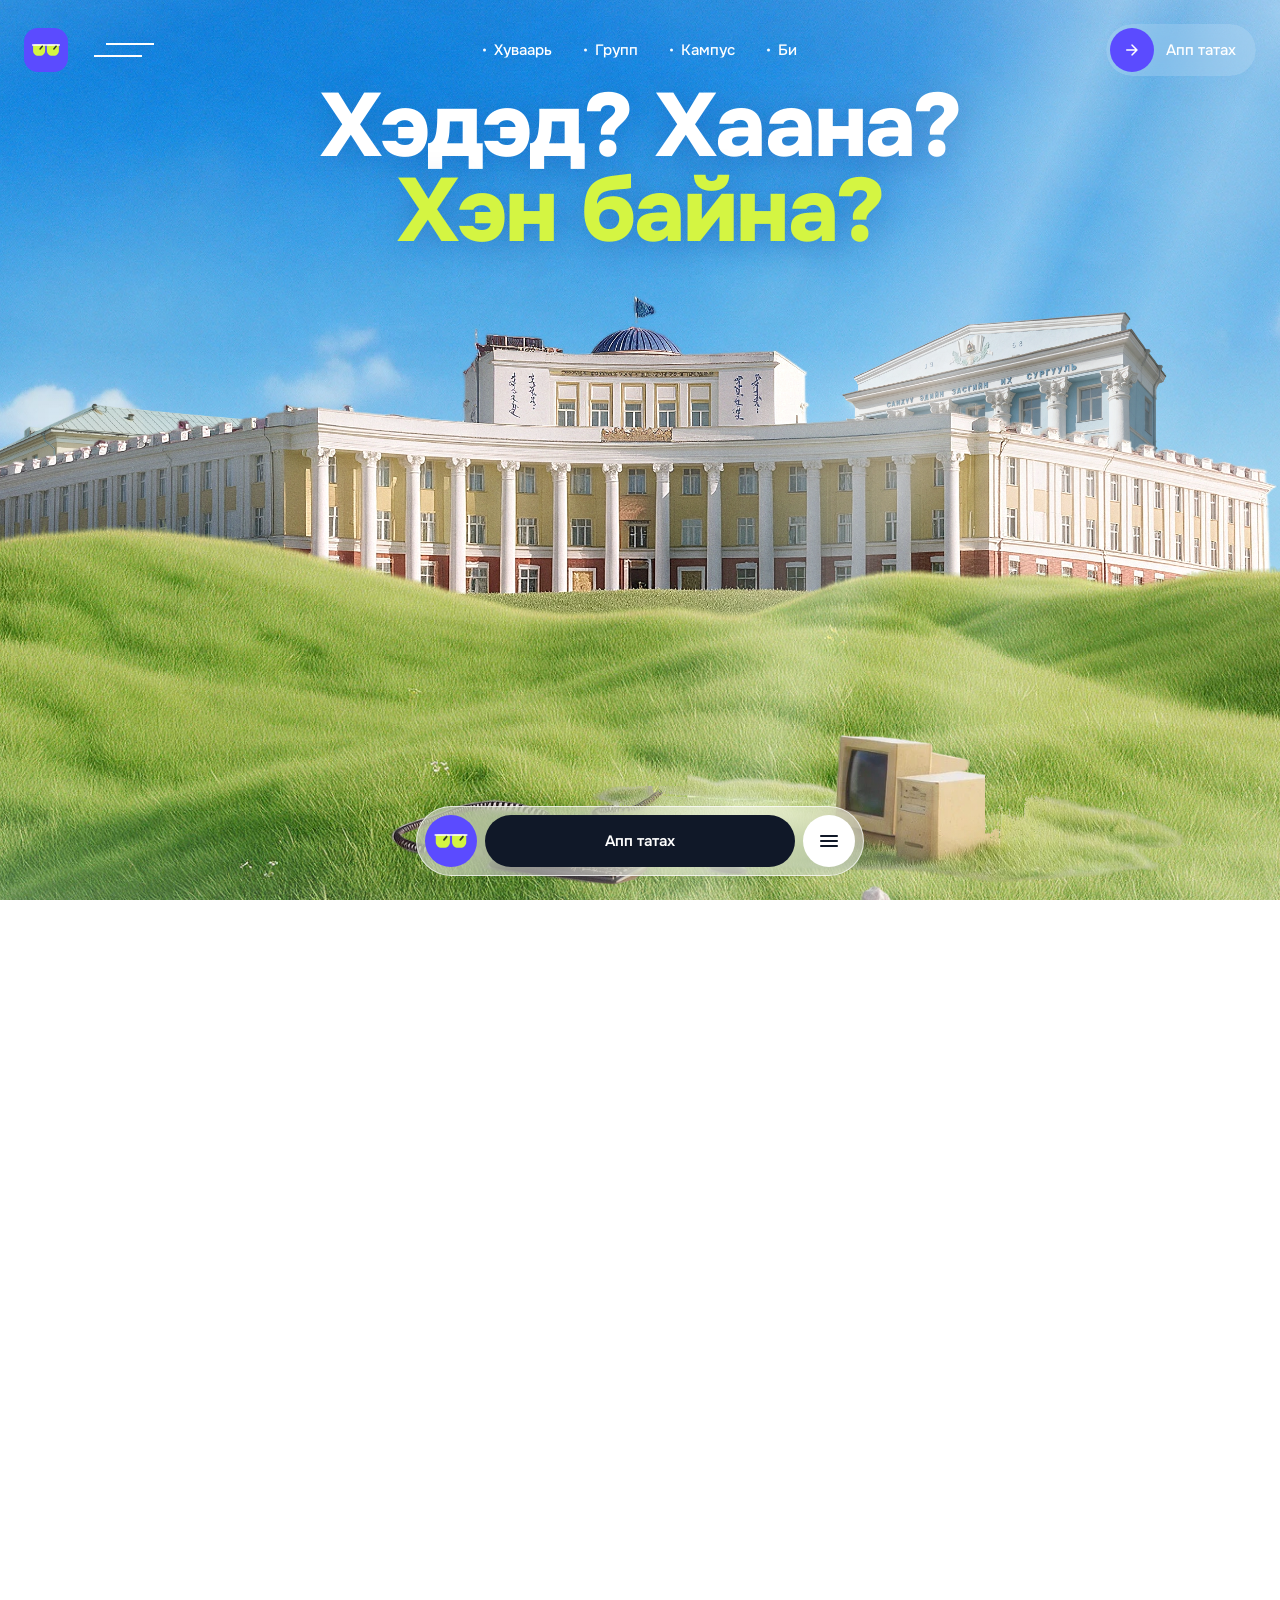
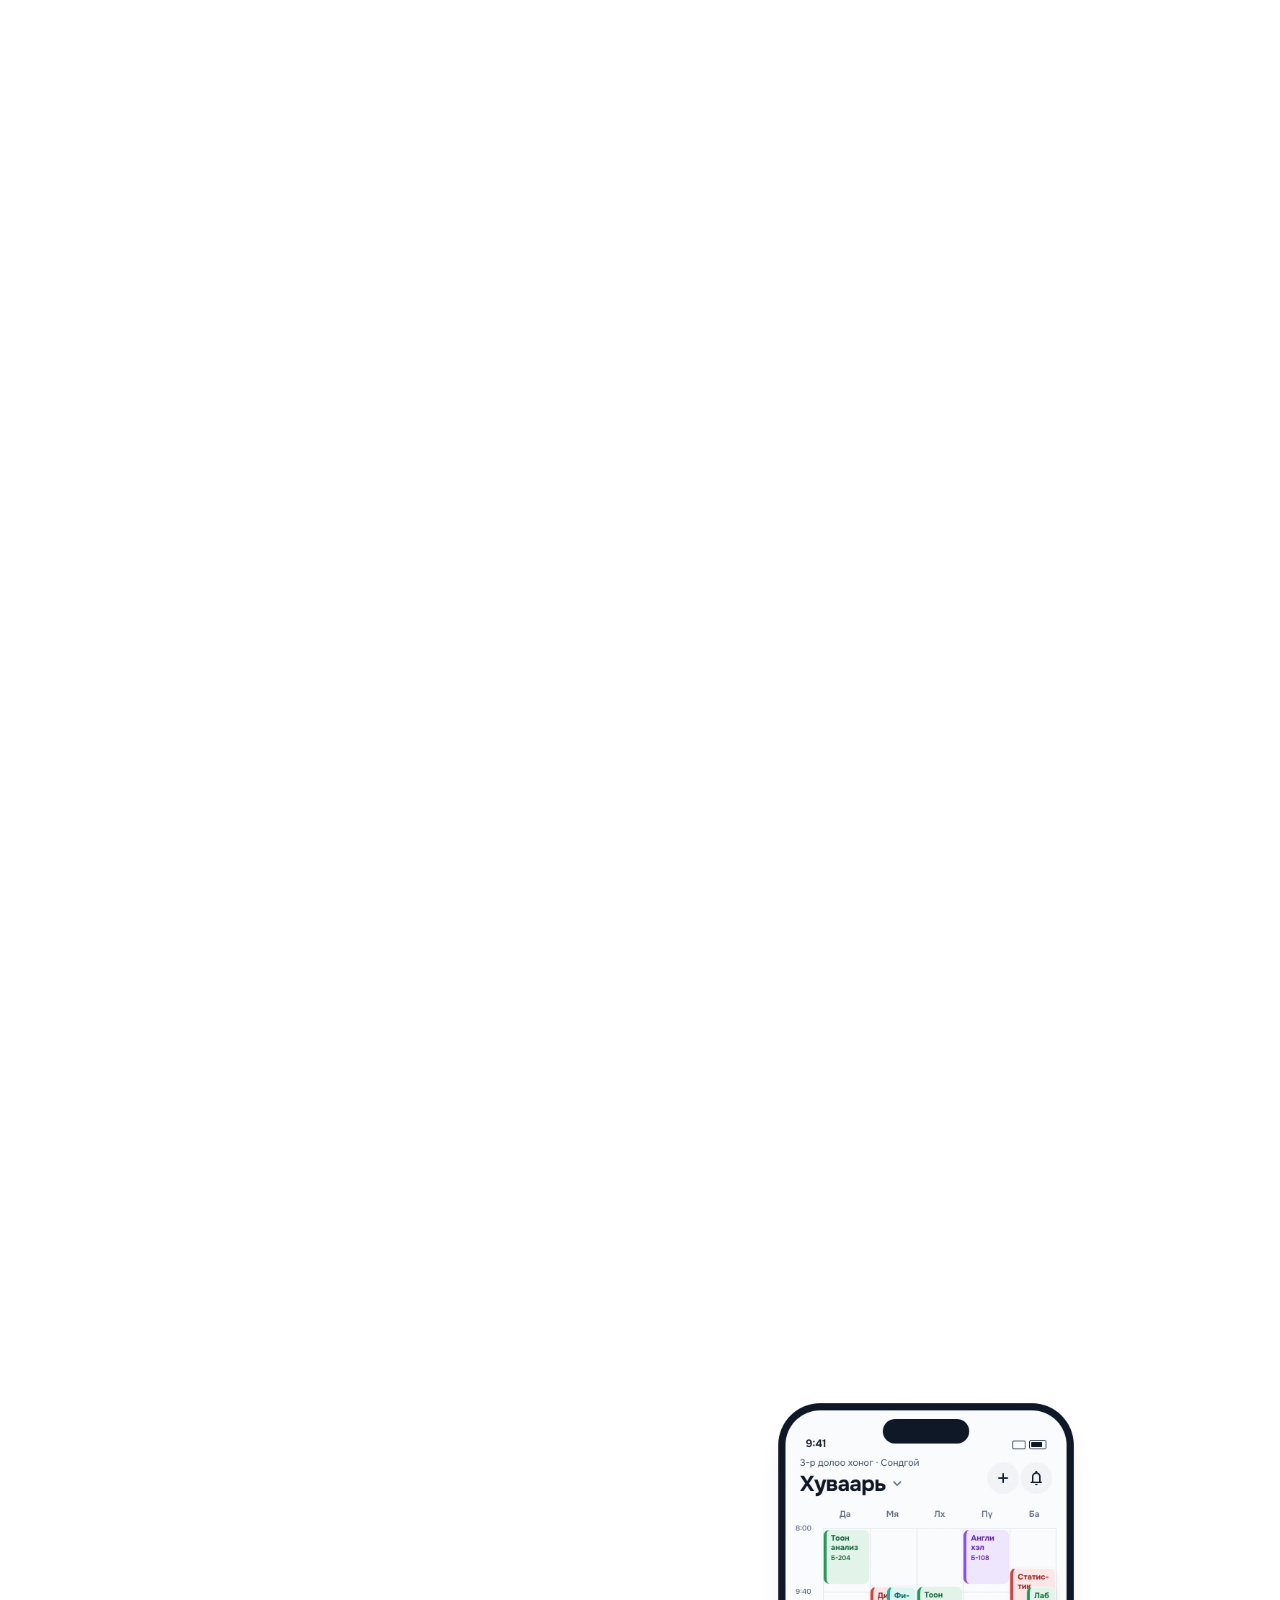
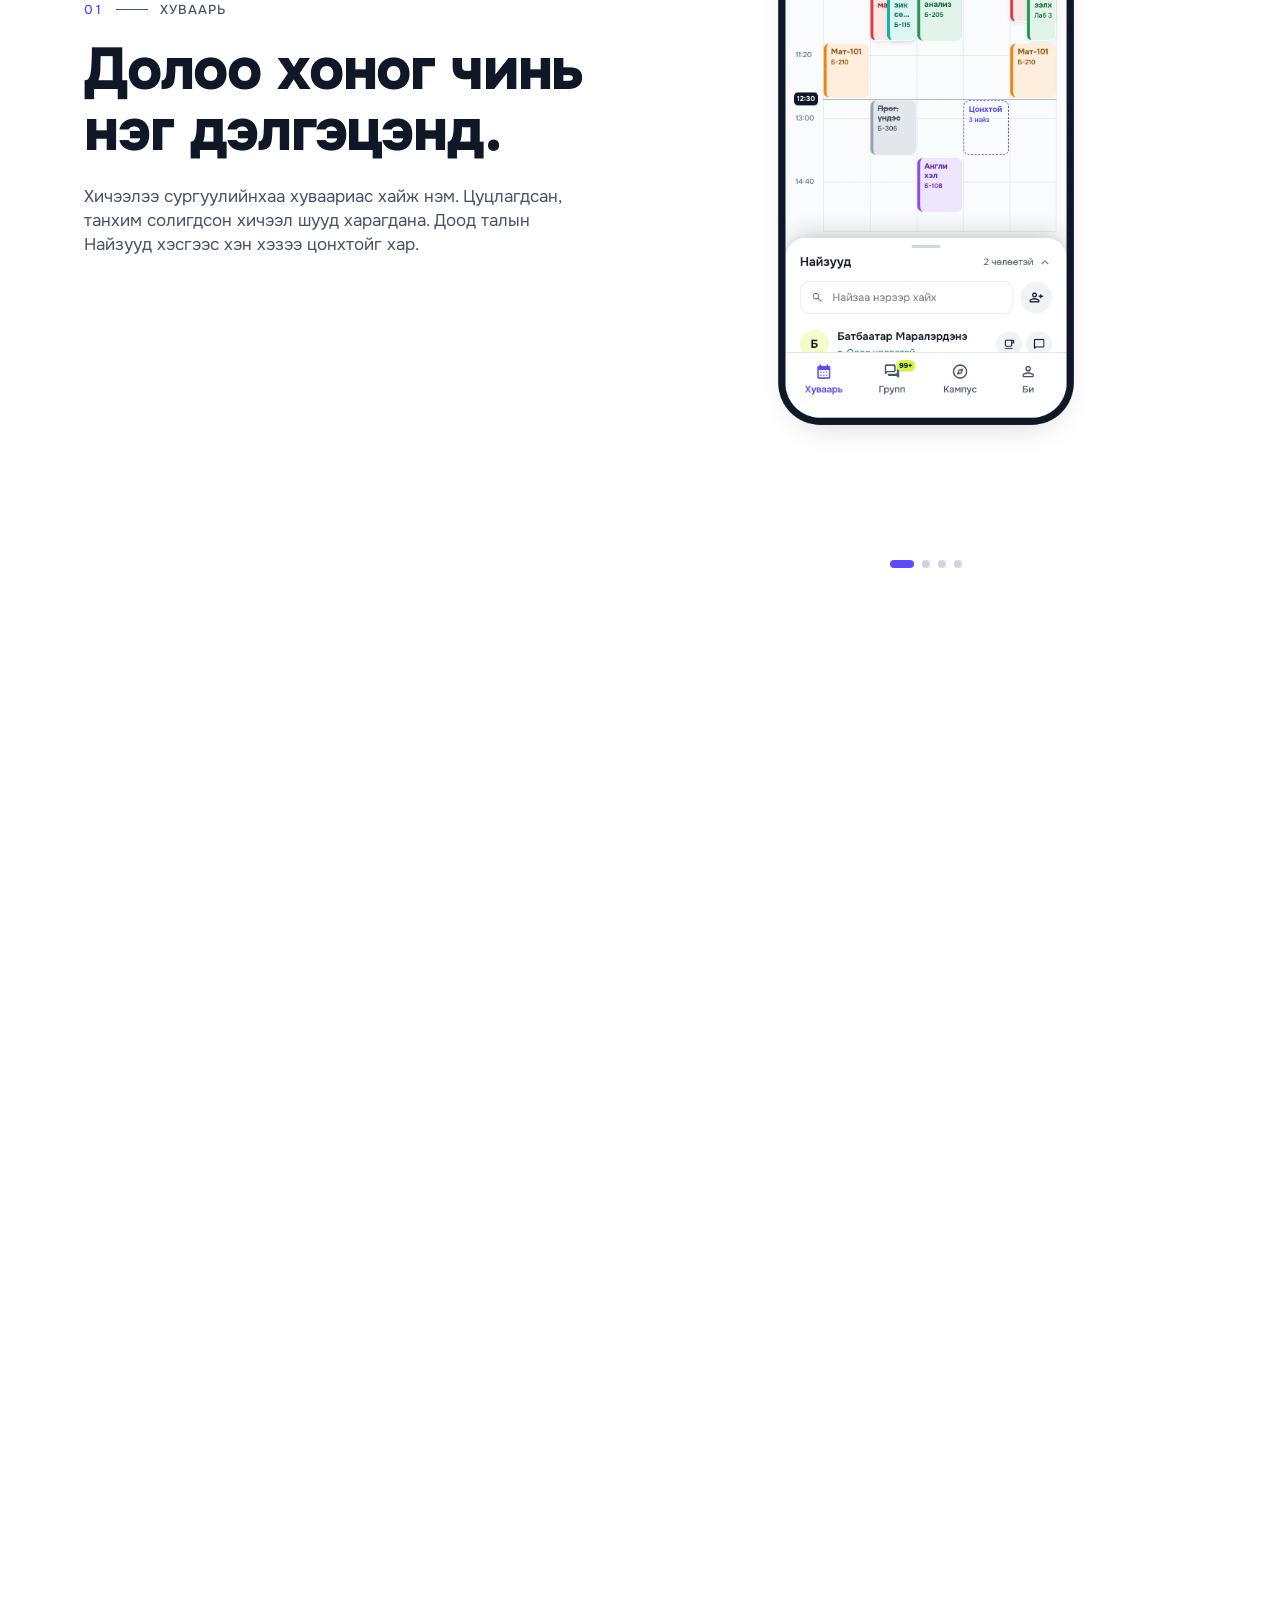
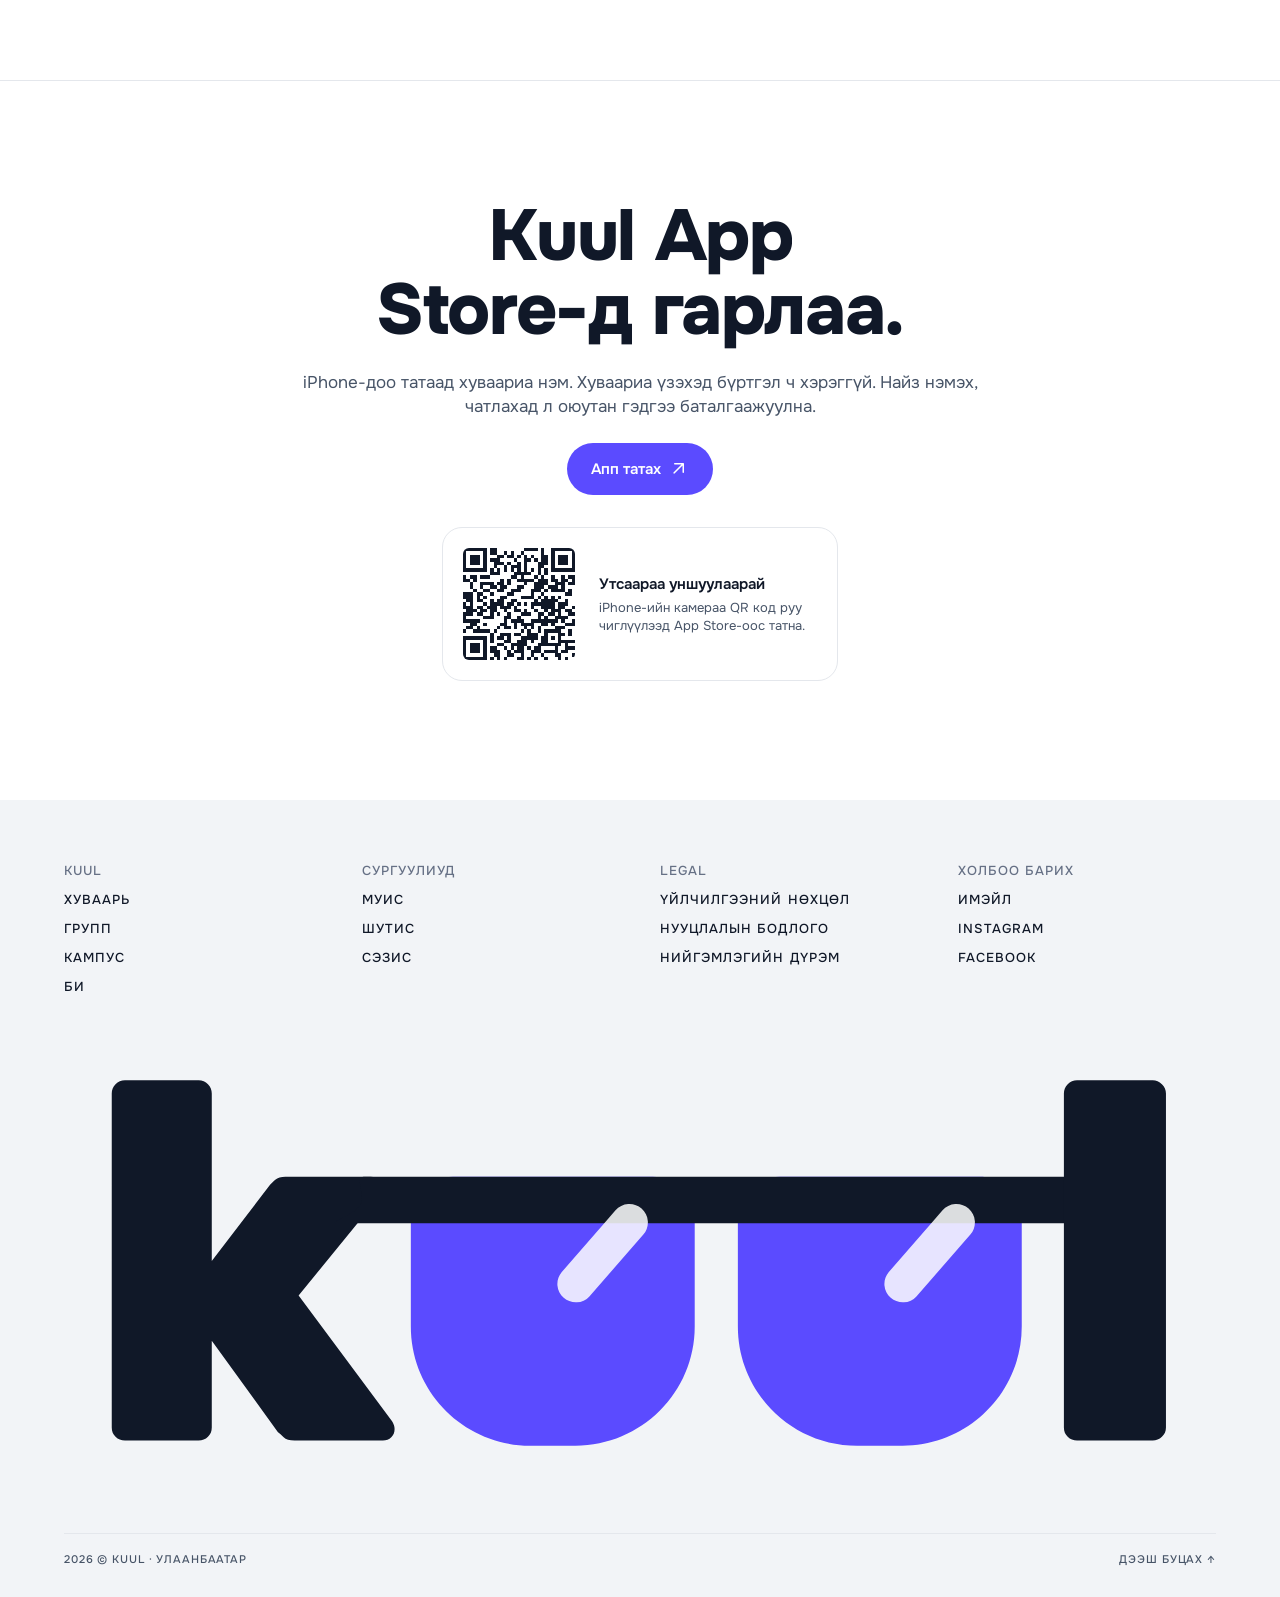
==== commit f60dae74: "App Store QR code in the join section, on computers only A static SVG of the Mongolia App Store link" ====
--- a/index.html
+++ b/index.html
@@ -145,6 +145,10 @@
     <h2 data-split>Kuul App Store-д гарлаа.</h2>
     <p data-fade>iPhone-доо татаад хуваариа нэм. Хуваариа үзэхэд бүртгэл ч хэрэггүй. Найз нэмэх, чатлахад л оюутан гэдгээ баталгаажуулна.</p>
     <a class="join-cta" href="https://apps.apple.com/mn/app/kuul/id6814860193" target="_blank" rel="noopener">Апп татах<span class="material-symbols-rounded" aria-hidden="true">arrow_outward</span></a>
+    <figure class="join-qr">
+      <img src="assets/qr/app-store.svg" alt="Kuul-ын App Store хуудасны QR код" width="112" height="112">
+      <figcaption><b>Утсаараа уншуулаарай</b><span>iPhone-ийн камераа QR код руу чиглүүлээд App Store-оос татна.</span></figcaption>
+    </figure>
   </div>
 </section>
 
--- a/css/landing.css
+++ b/css/landing.css
@@ -309,6 +309,17 @@
 .join-cta:focus-visible { outline: 2px solid var(--accent); outline-offset: 3px; }
 .join-cta:hover { background: var(--accent-hover, var(--accent)); color: var(--kuul-white); }
 .join-cta .material-symbols-rounded { font-size: 20px; }
+/* App Store QR: only where someone is on a computer and wants the app on their phone. */
+.join-qr {
+  margin: var(--space-2) 0 0; display: none; align-items: center; gap: var(--space-4);
+  padding: var(--space-3) var(--space-5) var(--space-3) var(--space-3); text-align: left;
+  background: var(--bg-surface); border: var(--border-width-hairline) solid var(--border-default); border-radius: var(--radius-lg);
+}
+.join-qr img { width: 112px; height: 112px; padding: var(--space-2); background: var(--kuul-white); border-radius: var(--radius-md); display: block; flex: none; }
+.join-qr figcaption { display: grid; gap: var(--space-1); max-width: calc(var(--space-16) * 3.4); }
+.join-qr b { font: var(--type-body-strong); color: var(--kuul-ink); }
+.join-qr span { font: var(--type-caption); color: var(--text-secondary); }
+@media (hover: hover) and (pointer: fine) and (min-width: 901px) { .join-qr { display: flex; } }
 
 /* Waitlist: the CTA opens into an email field in the same pill. */
 
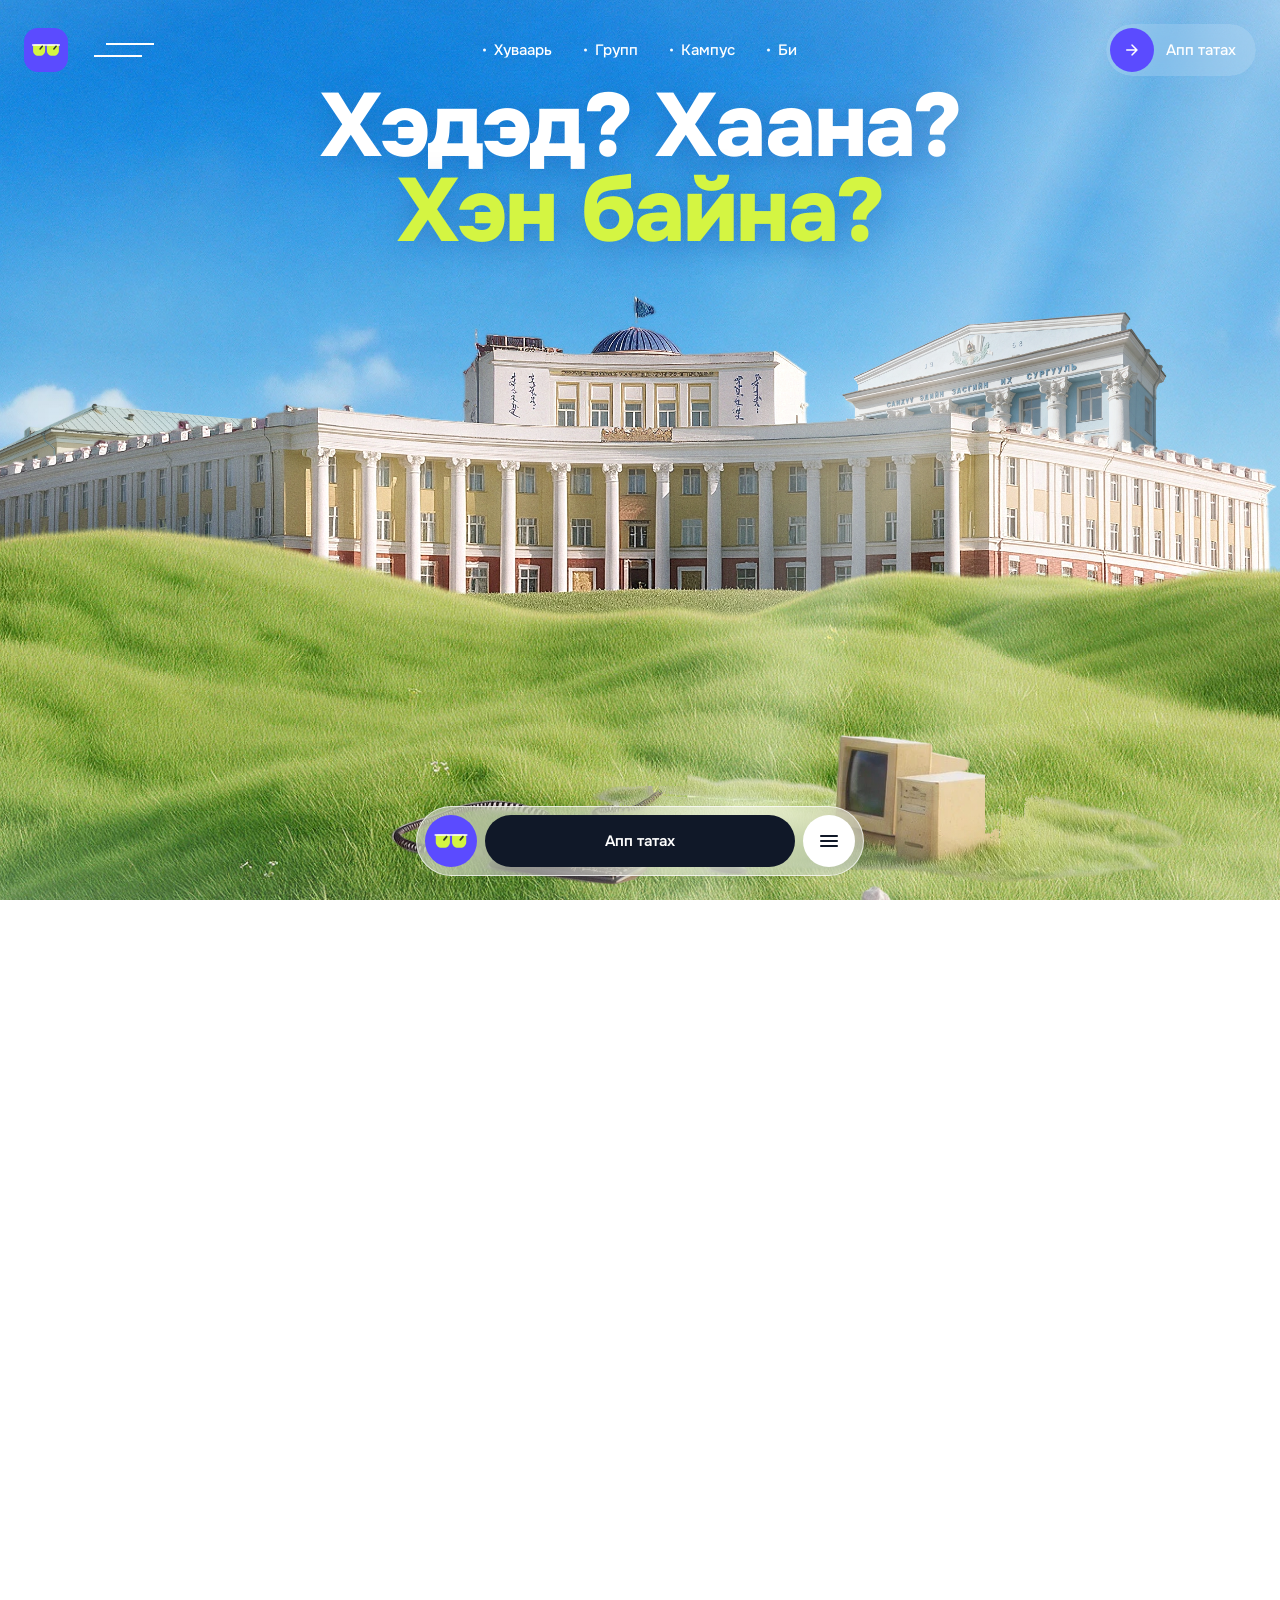
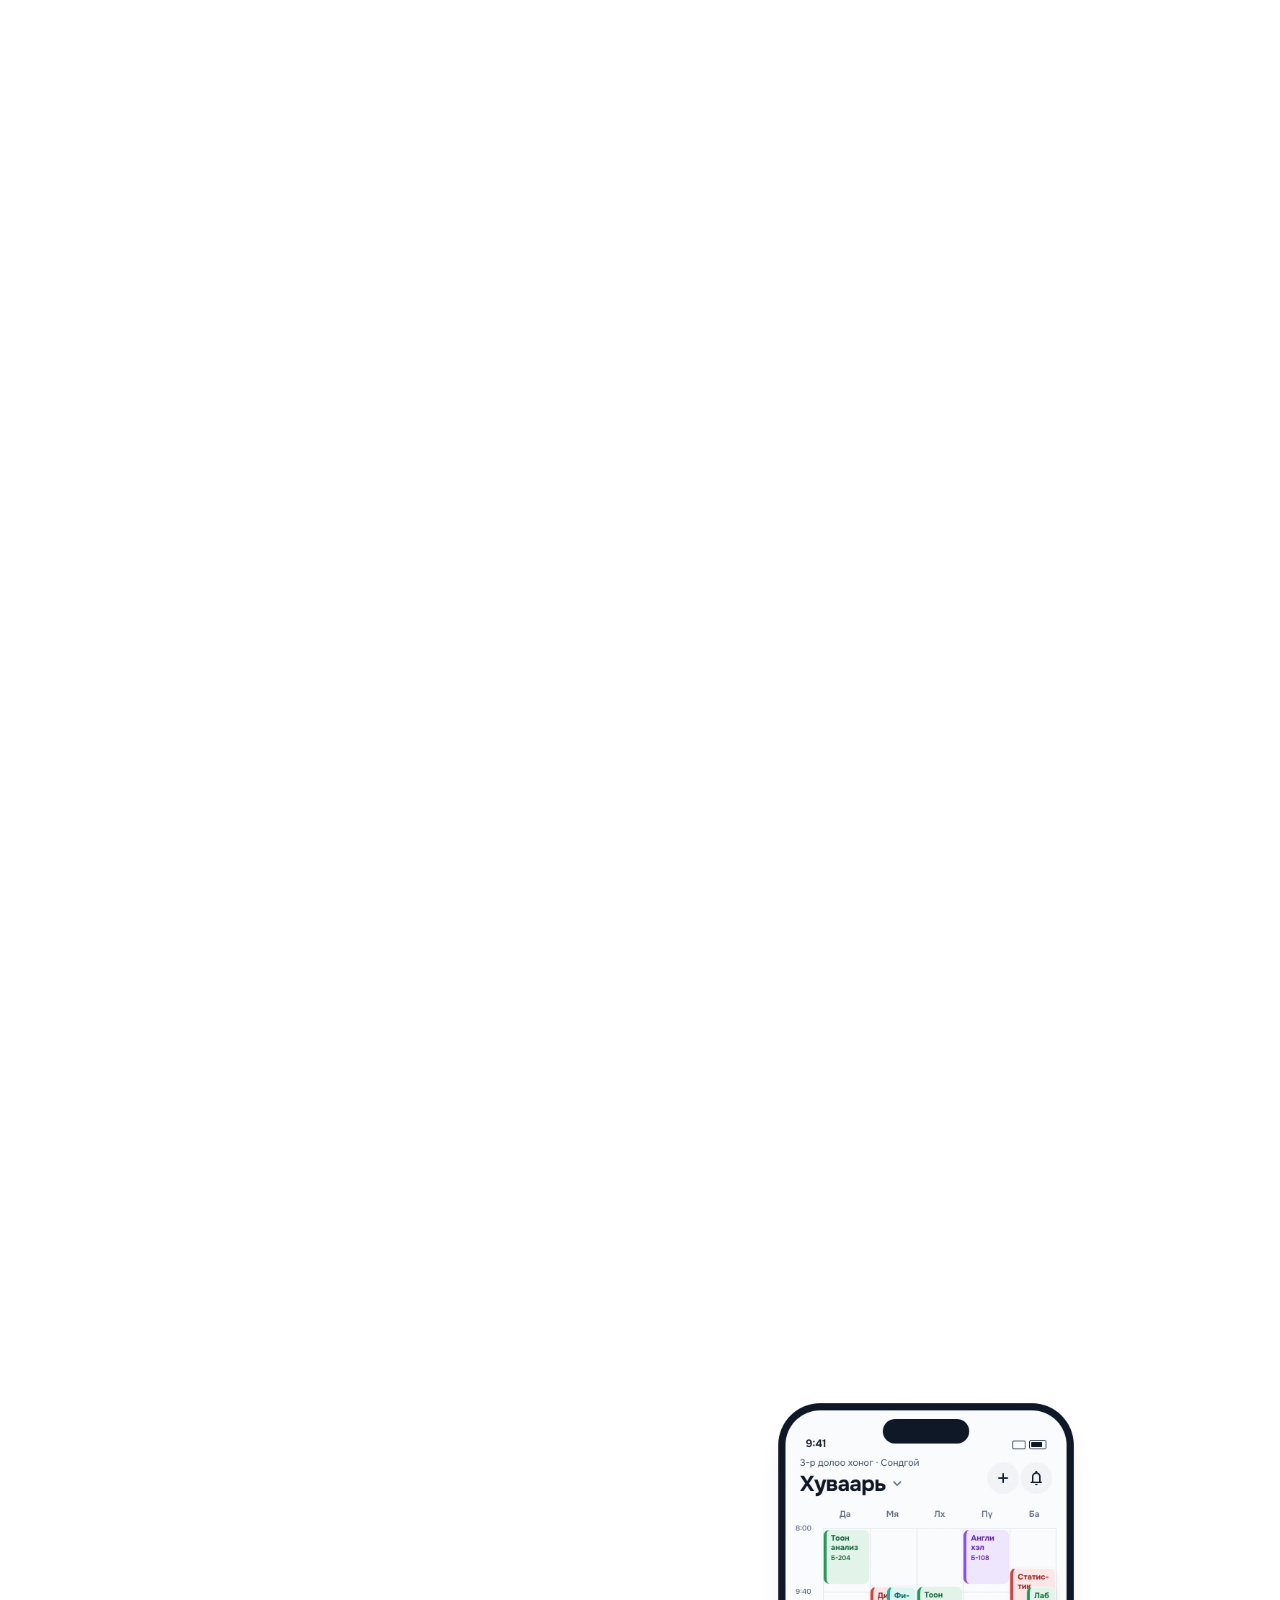
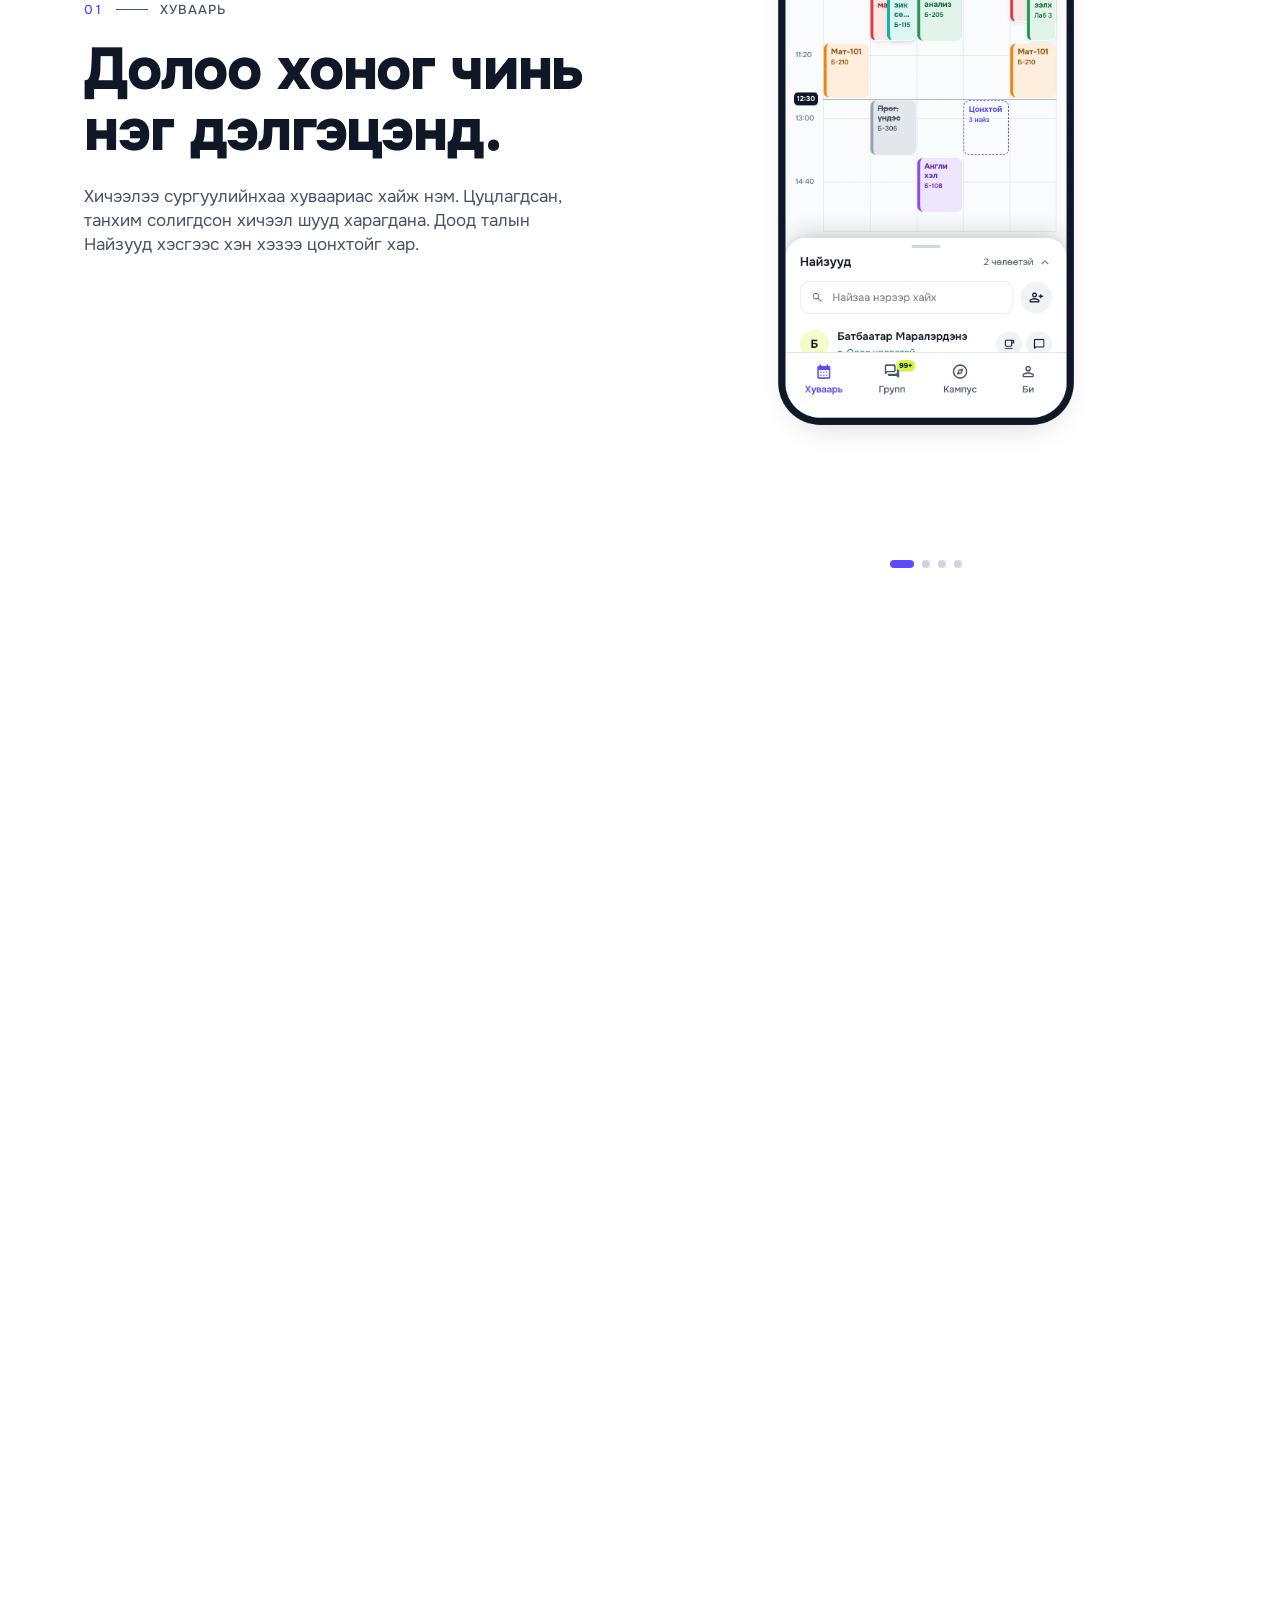
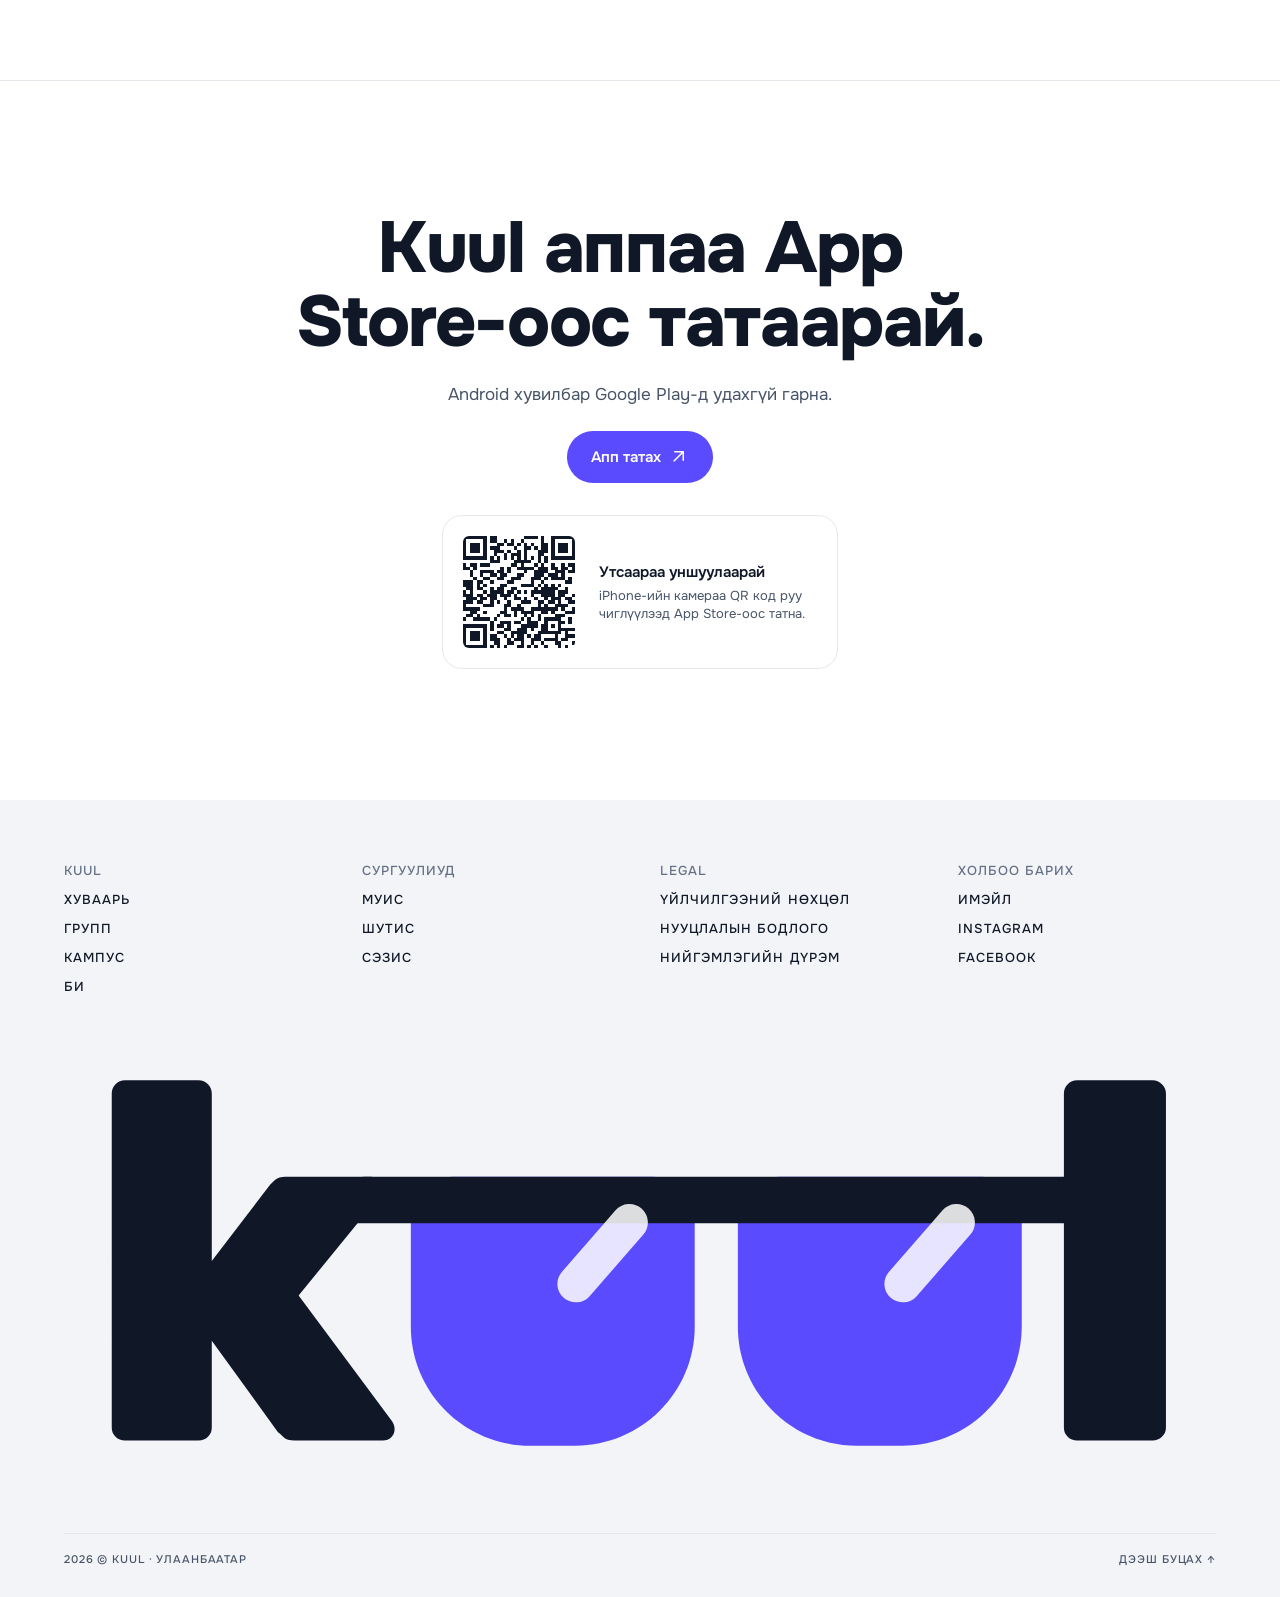
==== commit ee6c6110: "Join section: download Kuul on the App Store, Google Play coming soon Co-Authored-By: Claude Opus 5." ====
--- a/index.html
+++ b/index.html
@@ -4,7 +4,7 @@
 <meta charset="utf-8">
 <meta name="viewport" content="width=device-width, initial-scale=1">
 <title>Kuul — Хэдэд? Хаана? Хэн байна?</title>
-<meta name="description" content="Kuul бол оюутны хуваарь, групп, кампусын мэдээг нэг дор цуглуулдаг апп. App Store-оос татаарай.">
+<meta name="description" content="Kuul бол оюутны хуваарь, групп, кампусын мэдээг нэг дор цуглуулдаг апп. App Store-оос татаарай, Google Play-д удахгүй гарна.">
 <meta name="apple-itunes-app" content="app-id=6814860193">
 <meta name="theme-color" content="#4f9be8">
 <link rel="icon" href="assets/logo/app-icon-brand.svg" type="image/svg+xml">
@@ -142,8 +142,8 @@
 
 <section class="join" id="join" data-screen-label="03 Бүртгүүлэх" data-reveal>
   <div class="join-inner">
-    <h2 data-split>Kuul App Store-д гарлаа.</h2>
-    <p data-fade>iPhone-доо татаад хуваариа нэм. Хуваариа үзэхэд бүртгэл ч хэрэггүй. Найз нэмэх, чатлахад л оюутан гэдгээ баталгаажуулна.</p>
+    <h2 data-split>Kuul аппаа App Store-оос татаарай.</h2>
+    <p data-fade>Android хувилбар Google Play-д удахгүй гарна.</p>
     <a class="join-cta" href="https://apps.apple.com/mn/app/kuul/id6814860193" target="_blank" rel="noopener">Апп татах<span class="material-symbols-rounded" aria-hidden="true">arrow_outward</span></a>
     <figure class="join-qr">
       <img src="assets/qr/app-store.svg" alt="Kuul-ын App Store хуудасны QR код" width="112" height="112">
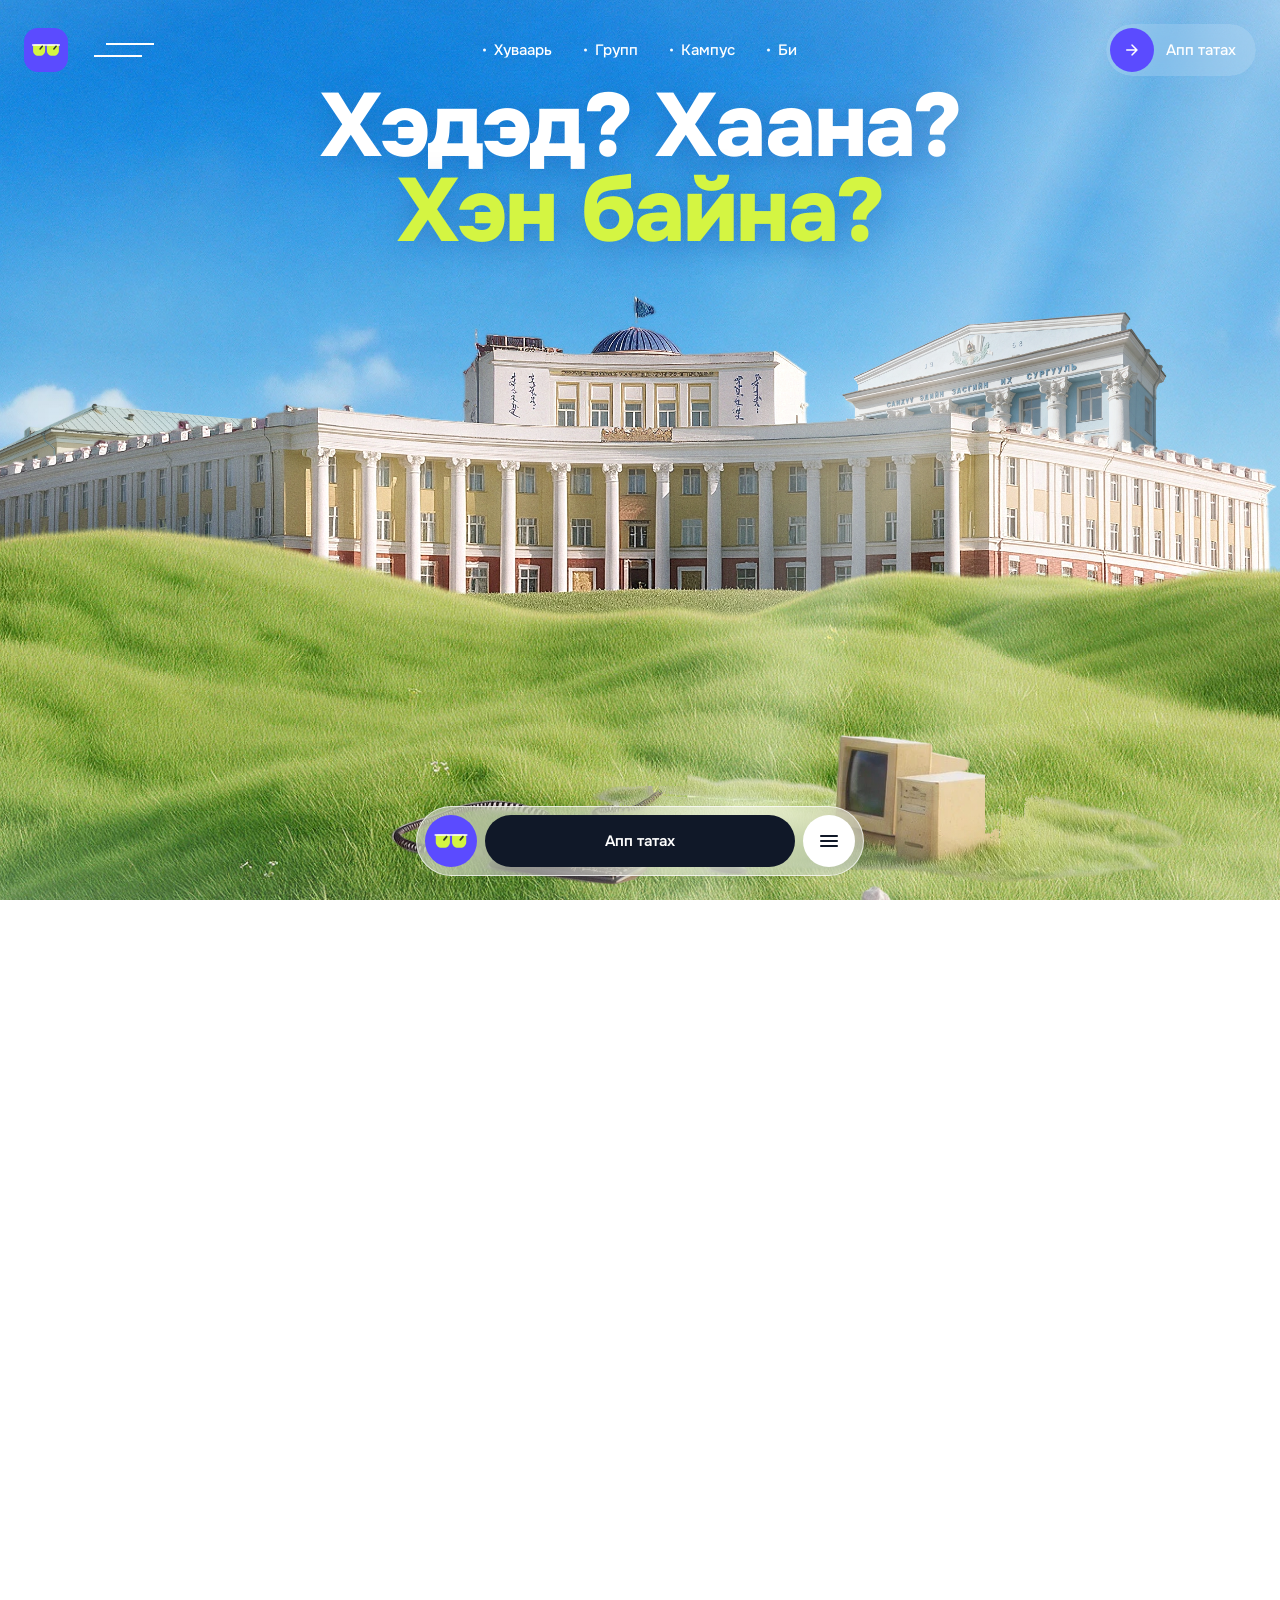
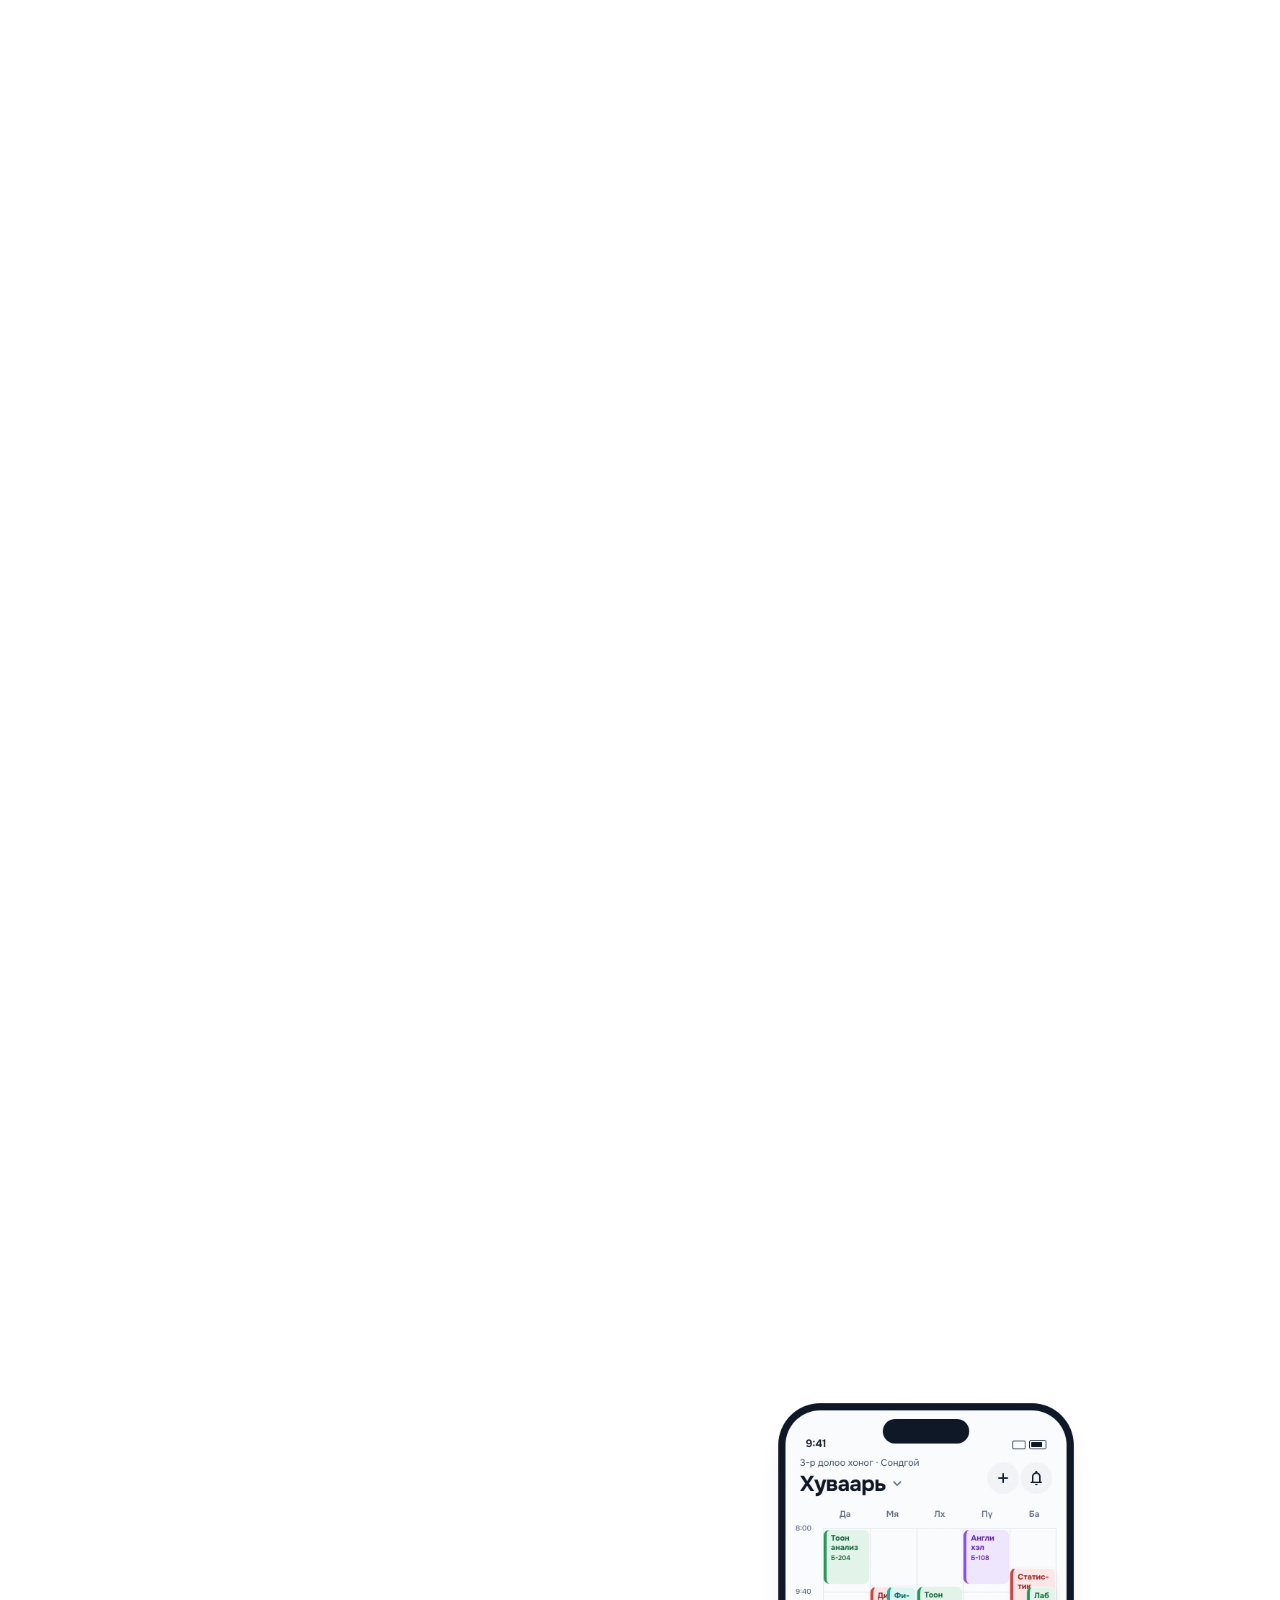
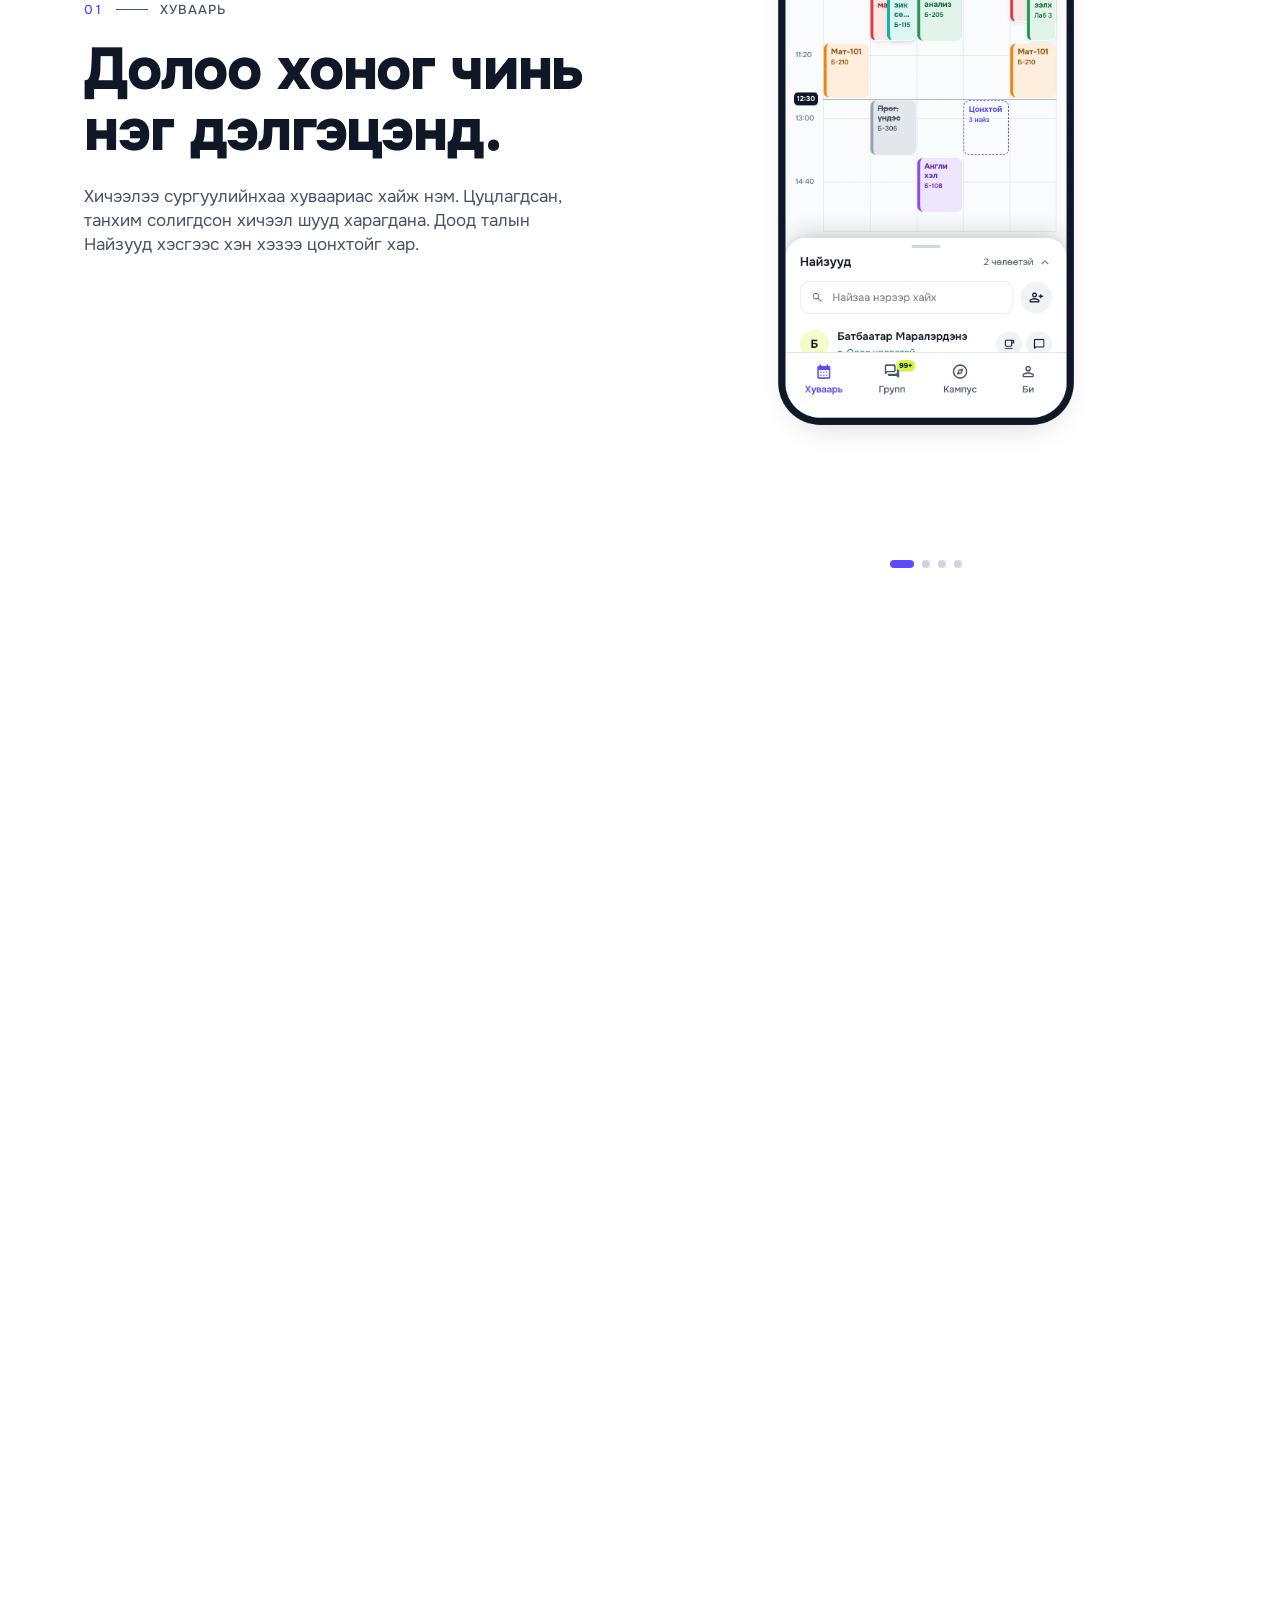
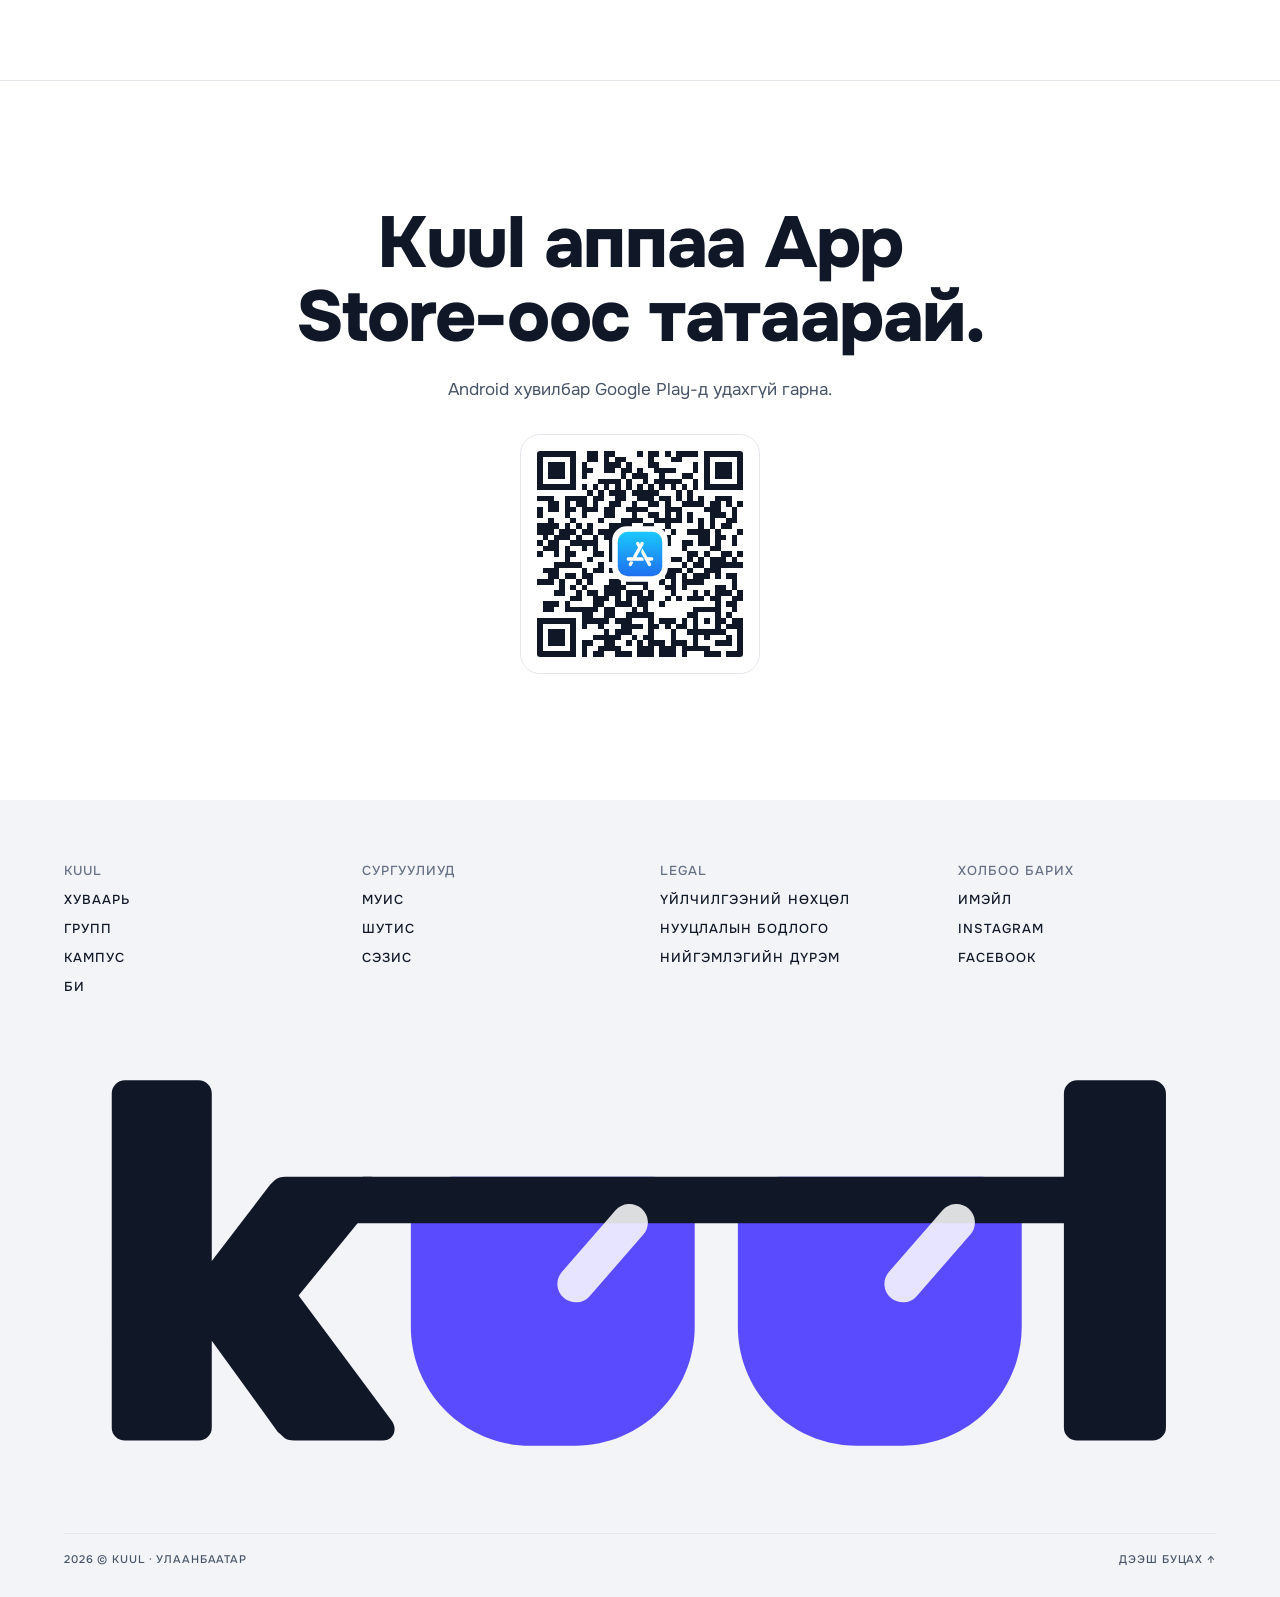
==== commit 6c9f8e6b: "Join section: a bigger App Store QR with the App Store logo, no caption Computers get the 240px QR (" ====
--- a/index.html
+++ b/index.html
@@ -10,13 +10,13 @@
 <link rel="icon" href="assets/logo/app-icon-brand.svg" type="image/svg+xml">
 <link rel="preload" href="fonts/Onest-ExtraBold.ttf" as="font" type="font/ttf" crossorigin>
 <link rel="stylesheet" href="https://fonts.googleapis.com/css2?family=Material+Symbols+Rounded:opsz,wght,FILL,GRAD@20..48,300..700,0..1,0&icon_names=arrow_forward,arrow_outward,check,menu&display=block">
-<link rel="stylesheet" href="css/colors.css">
-<link rel="stylesheet" href="css/typography.css">
-<link rel="stylesheet" href="css/spacing.css">
-<link rel="stylesheet" href="css/effects.css">
-<link rel="stylesheet" href="css/landing.css">
-<script src="js/kuul-dither.js" defer></script>
-<script src="js/landing.js" defer></script>
+<link rel="stylesheet" href="css/colors.css?v=20261030">
+<link rel="stylesheet" href="css/typography.css?v=20261030">
+<link rel="stylesheet" href="css/spacing.css?v=20261030">
+<link rel="stylesheet" href="css/effects.css?v=20261030">
+<link rel="stylesheet" href="css/landing.css?v=20261030">
+<script src="js/kuul-dither.js?v=20261030" defer></script>
+<script src="js/landing.js?v=20261030" defer></script>
 </head>
 <body>
 
@@ -145,10 +145,7 @@
     <h2 data-split>Kuul аппаа App Store-оос татаарай.</h2>
     <p data-fade>Android хувилбар Google Play-д удахгүй гарна.</p>
     <a class="join-cta" href="https://apps.apple.com/mn/app/kuul/id6814860193" target="_blank" rel="noopener">Апп татах<span class="material-symbols-rounded" aria-hidden="true">arrow_outward</span></a>
-    <figure class="join-qr">
-      <img src="assets/qr/app-store.svg" alt="Kuul-ын App Store хуудасны QR код" width="112" height="112">
-      <figcaption><b>Утсаараа уншуулаарай</b><span>iPhone-ийн камераа QR код руу чиглүүлээд App Store-оос татна.</span></figcaption>
-    </figure>
+    <img class="join-qr" src="assets/qr/app-store.svg?v=20261030" alt="Kuul-ын App Store хуудасны QR код" width="240" height="240">
   </div>
 </section>
 
--- a/css/landing.css
+++ b/css/landing.css
@@ -309,17 +309,13 @@
 .join-cta:focus-visible { outline: 2px solid var(--accent); outline-offset: 3px; }
 .join-cta:hover { background: var(--accent-hover, var(--accent)); color: var(--kuul-white); }
 .join-cta .material-symbols-rounded { font-size: 20px; }
-/* App Store QR: only where someone is on a computer and wants the app on their phone. */
-.join-qr {
-  margin: var(--space-2) 0 0; display: none; align-items: center; gap: var(--space-4);
-  padding: var(--space-3) var(--space-5) var(--space-3) var(--space-3); text-align: left;
-  background: var(--bg-surface); border: var(--border-width-hairline) solid var(--border-default); border-radius: var(--radius-lg);
-}
-.join-qr img { width: 112px; height: 112px; padding: var(--space-2); background: var(--kuul-white); border-radius: var(--radius-md); display: block; flex: none; }
-.join-qr figcaption { display: grid; gap: var(--space-1); max-width: calc(var(--space-16) * 3.4); }
-.join-qr b { font: var(--type-body-strong); color: var(--kuul-ink); }
-.join-qr span { font: var(--type-caption); color: var(--text-secondary); }
-@media (hover: hover) and (pointer: fine) and (min-width: 901px) { .join-qr { display: flex; } }
+/* Computers get the App Store QR instead of the button; phones and touch screens get the button
+   (you can't scan your own screen). */
+.join-qr { display: none; width: 240px; height: 240px; margin-top: var(--space-2); padding: var(--space-4); box-sizing: border-box; background: var(--kuul-white); border: var(--border-width-hairline) solid var(--border-default); border-radius: var(--radius-lg); }
+@media (hover: hover) and (pointer: fine) and (min-width: 901px) {
+  .join-qr { display: block; }
+  .join .join-cta { display: none; }
+}
 
 /* Waitlist: the CTA opens into an email field in the same pill. */
 
